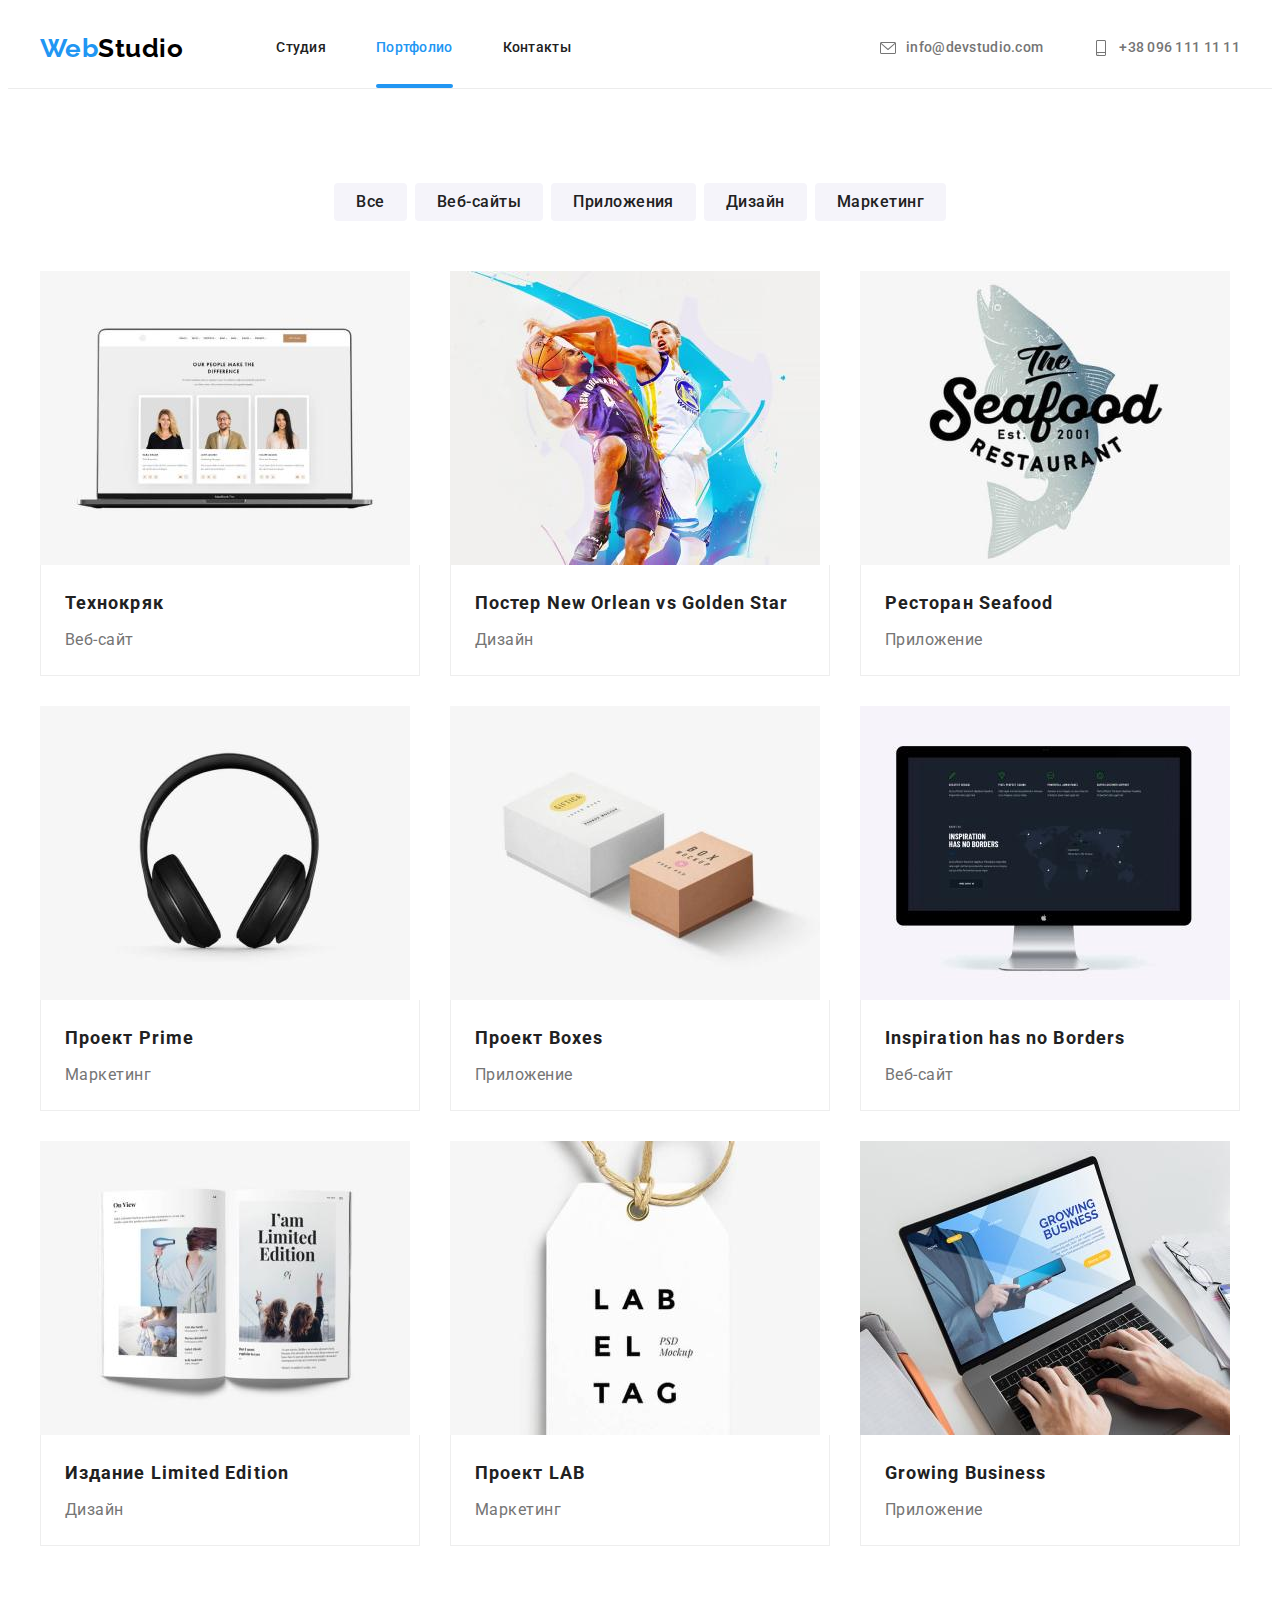
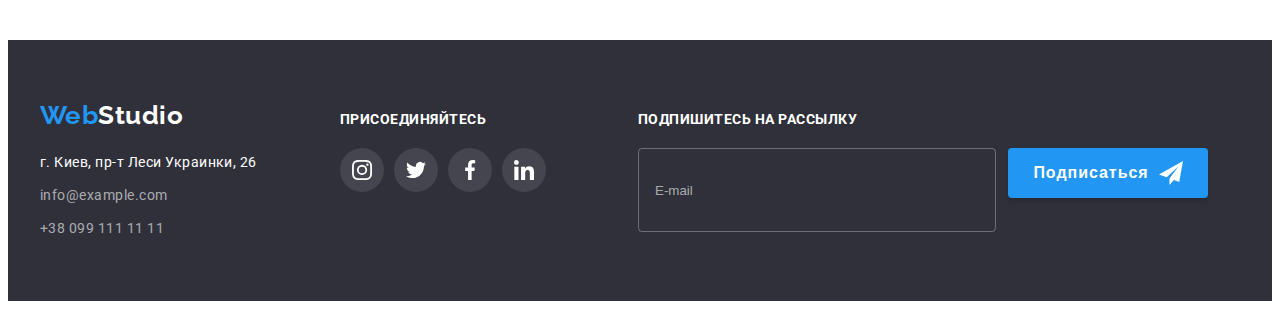
==== portfolio.html @ c9dc688d "initial files" ====
<!DOCTYPE html>
<html lang="ru">
<head>
    <meta charset="UTF-8">
    <meta http-equiv="X-UA-Compatible" content="IE=edge">
    <meta name="viewport" content="width=device-width, initial-scale=1.0">
    <title>Портфолио</title>
    <link rel="preconnect" href="https://fonts.googleapis.com">
    <link rel="preconnect" href="https://fonts.gstatic.com" crossorigin>
    <link href="https://fonts.googleapis.com/css2?family=Raleway:wght@700&family=Roboto:wght@400;500;700;900&display=swap"
        rel="stylesheet">
    <link rel="stylesheet" href="https://cdnjs.cloudflare.com/ajax/libs/modern-normalize/1.1.0/modern-normalize.min.css" integrity="sha512-wpPYUAdjBVSE4KJnH1VR1HeZfpl1ub8YT/NKx4PuQ5NmX2tKuGu6U/JRp5y+Y8XG2tV+wKQpNHVUX03MfMFn9Q==" crossorigin="anonymous" referrerpolicy="no-referrer" />
    <link rel="stylesheet" href="./css/main.min.css">

    
</head>
<body>
    <!-- Header -->
    <header class="page-header">
        <div class="container page-header__container">
            <nav class="page-header__navigation">
                <a class="logo page-header__logo link" href="" lang="en"><span
                        class="logo logo--accent">Web</span>Studio</a>
                <ul class="menu list">
                    <li class="menu__item">
                        <a class="menu__link link" href="./index.html">Студия</a>
                    </li>
                    <li class="menu__item">
                        <a class="menu__link link menu__link--active" href="./portfolio.html">Портфолио</a>
                    </li>
                    <li class="menu__item">
                        <a class="menu__link link" href="">Контакты</a>
                    </li>
                </ul>
            </nav>
            <ul class="contact list">
                <li class="contact__item">
                    <a class="contact__link link" href="mailto:info@devstudio.com">
                        <svg class="contact__icon" width="16" height="16">
                            <use href="./images/icons.svg#icon-envelope"></use>
                        </svg>
                        info@devstudio.com</a>
                </li>
                <li class="contact__item">
                    <a class="contact__link link" href="tel:+380961111111">
                        <svg class="contact__icon" width="16" height="16">
                            <use href="./images/icons.svg#icon-smartphone"></use>
                        </svg>
                        +38 096 111 11 11</a>
                </li>
            </ul>
        </div>
    </header>
    <!-- Портфолио -->
    <main>
        <section class="portfolio">
            <div class="container">
                <h1 class="subtitle visually-hidden">Портфолио</h1>
                <ul class="list portfolio-btn-list">
                    <li class="portfolio-btn-item">
                        <button class="portfolio-btn" type="button">Все</button>
                    </li>
                    <li class="portfolio-btn-item">
                        <button class="portfolio-btn" type="button">Веб-сайты</button>
                    </li>
                    <li class="portfolio-btn-item">
                        <button class="portfolio-btn" type="button">Приложения</button>
                    </li>
                    <li class="portfolio-btn-item">
                        <button class="portfolio-btn" type="button">Дизайн</button>
                    </li>
                    <li class="portfolio-btn-item">
                        <button class="portfolio-btn" type="button">Маркетинг</button>
                    </li>
                </ul>
                <ul class="list portfolio-list">
                    <li class="portfolio-list-item">
                        <a class="portfolio-list-link link" href="">
                            <div class="portfolio-img-wrap">
                                <img class="portfolio-img" src="./images/projects/technokryak.jpg" alt="вебсайт" width="370" height="294">
                                <p class="portfolio-card">
                                    Ресурс предлагает комплексные предложения с разным уровнем функционала и сервисов. Все это позволит посетителю
                                    получить исчерпывающие сведения компании или частном лице.
                                </p>
                            </div>                            
                            <div class="portfolio-item">
                                <h2 class="portfolio-title">Технокряк</h2>
                                <p class="portfolio-description">Веб-сайт</p>                                
                            </div>                    
                        </a>
                    </li>
                    <li class="portfolio-list-item">
                        <a class="portfolio-list-link link" href="">
                            <div class="portfolio-img-wrap">
                                <img src="./images/projects/new-orlean.jpg" alt="постер с баскетболистами" width="370" height="294">
                                <p class="portfolio-card">
                                    Ресурс предлагает комплексные предложения с разным уровнем функционала и сервисов. Все это позволит посетителю
                                    получить исчерпывающие сведения компании или частном лице.
                                </p>
                            </div>                                                     
                            <div class="portfolio-item">
                                <h2 class="portfolio-title">Постер <span lang="en">New Orlean vs Golden Star</span></h2>
                                <p class="portfolio-description">Дизайн</p>
                            </div>
                        </a>                                                
                    </li>
                    <li class="portfolio-list-item">
                        <a class="portfolio-list-link link" href="">
                            <div class="portfolio-img-wrap">
                                <img src="./images/projects/seafood.jpg" alt="Ресторан &#10077;The Seafood&#10078;" width="370" height="294">
                                <p class="portfolio-card">
                                    Ресурс предлагает комплексные предложения с разным уровнем функционала и сервисов. Все это позволит посетителю
                                    получить исчерпывающие сведения компании или частном лице.
                                </p>
                            </div>                                                              
                            <div class="portfolio-item">
                                <h2 class="portfolio-title">Ресторан <span lang="en">Seafood</span></h2>
                                <p class="portfolio-description">Приложение</p>
                            </div>
                        </a>                    
                    </li>
                    <li class="portfolio-list-item">
                        <a class="portfolio-list-link link" href="">
                            <div class="portfolio-img-wrap">
                                <img src="./images/projects/prime.jpg" alt="Наушники" width="370" height="294">
                                <p class="portfolio-card">
                                    Ресурс предлагает комплексные предложения с разным уровнем функционала и сервисов. Все это позволит посетителю
                                    получить исчерпывающие сведения компании или частном лице.
                                </p>
                            </div>                              
                            <div class="portfolio-item">
                                <h2 class="portfolio-title">Проект <span lang="en">Prime</span></h2>
                                <p class="portfolio-description">Маркетинг</p>
                            </div>
                        </a>                                                
                    </li>
                    <li class="portfolio-list-item">
                        <a class="portfolio-list-link link" href="">
                            <div class="portfolio-img-wrap">
                                <img src="./images/projects/boxes.jpg" alt="2 коробки" width="370" height="294">
                                <p class="portfolio-card">
                                    Ресурс предлагает комплексные предложения с разным уровнем функционала и сервисов. Все это позволит посетителю
                                    получить исчерпывающие сведения компании или частном лице.
                                </p>
                            </div>                              
                            <div class="portfolio-item">
                                <h2 class="portfolio-title">Проект <span lang="en">Boxes</span></h2>
                                <p class="portfolio-description">Приложение</p>
                            </div>
                        </a>                                                
                    </li>
                    <li class="portfolio-list-item">
                        <a class="portfolio-list-link link" href="">
                            <div class="portfolio-img-wrap">
                                <img src="./images/projects/inspiration.jpg" alt="Монитор" width="370" height="294">
                                <p class="portfolio-card">
                                    Ресурс предлагает комплексные предложения с разным уровнем функционала и сервисов. Все это позволит посетителю
                                    получить исчерпывающие сведения компании или частном лице.
                                </p>
                            </div>                              
                            <div class="portfolio-item">
                                <h2 class="portfolio-title" lang="en">Inspiration has no Borders</h2>
                                <p class="portfolio-description">Веб-сайт</p>
                            </div>
                        </a>                                                
                    </li>
                    <li class="portfolio-list-item">
                        <a class="portfolio-list-link link" href="">
                            <div class="portfolio-img-wrap">
                                <img src="./images/projects/lmt-edition.jpg" alt="Журнал" width="370" height="294">
                                <p class="portfolio-card">
                                    Ресурс предлагает комплексные предложения с разным уровнем функционала и сервисов. Все это позволит посетителю
                                    получить исчерпывающие сведения компании или частном лице.
                                </p>
                            </div>                              
                            <div class="portfolio-item">
                                <h2 class="portfolio-title">Издание <span lang="en">Limited Edition</span></h2>
                                <p class="portfolio-description">Дизайн</p>
                            </div>
                        </a>                                                
                    </li>
                    <li class="portfolio-list-item">
                        <a class="portfolio-list-link link" href="">
                            <div class="portfolio-img-wrap">
                                <img src="./images/projects/lab.jpg" alt="Ярлык с лейблом" width="370" height="294">
                                <p class="portfolio-card">
                                    Ресурс предлагает комплексные предложения с разным уровнем функционала и сервисов. Все это позволит посетителю
                                    получить исчерпывающие сведения компании или частном лице.
                                </p>
                            </div>                              
                            <div class="portfolio-item">
                                <h2 class="portfolio-title">Проект <span lang="en">LAB</span></h2>
                                <p class="portfolio-description">Маркетинг</p>
                            </div>
                        </a>                                                
                    </li>
                    <li class="portfolio-list-item">
                        <a class="portfolio-list-link link" href="">
                            <div class="portfolio-img-wrap">
                                <img src="./images/projects/grw-business.jpg" alt="Человек печатает на ноутбуке" width="370" height="294">
                                <p class="portfolio-card">
                                    Ресурс предлагает комплексные предложения с разным уровнем функционала и сервисов. Все это позволит посетителю
                                    получить исчерпывающие сведения компании или частном лице.
                                </p>
                            </div>                              
                            <div class="portfolio-item">
                                <h2 class="portfolio-title" lang="en">Growing Business</h2>
                                <p class="portfolio-description">Приложение</p>
                            </div>
                        </a>                                                
                    </li>
                </ul>
            </div>            
        </section>    
        
    </main>
    <!-- Footer -->
    <footer class="page-footer">
        <div class="container page-footer__container">
            <div class="page-footer__address">
                <a class="logo page-footer__logo link" href="" lang="en">
                    <span class="logo logo--accent">Web</span>Studio
                </a>
                <address>
                    <ul class="address list">
                        <li class="address__item">
                            <a class="address__link link white-theme" href="https://goo.gl/maps/BCof7u3j1q6mSy856"
                                target="_blank" rel="noopener nofollow noreferrer">г. Киев, пр-т Леси Украинки, 26
                            </a>
                        </li>
                        <li class="address__item">
                            <a class="address__link link" href="mailto:info@example.com">info@example.com</a>
                        </li>
                        <li class="address__item">
                            <a class="address__link link" href="tel:+380991111111">+38 099 111 11 11</a>
                        </li>
                    </ul>
                </address>
            </div>
            <div class="social-box">
                <p class="page-footer__title white-theme">присоединяйтесь</p>
                <ul class="social-list list">
                    <li class="social-list__item">
                        <a href="" class="social-list__link social-box__link">
                            <svg class="social-list__icon" width="20" height="20">
                                <use href="./images/icons.svg#icon-instagram"></use>
                            </svg>
                        </a>
                    </li>
                    <li class="social-list__item">
                        <a href="" class="social-list__link">
                            <svg class="social-list__icon" width="20" height="20">
                                <use href="./images/icons.svg#icon-twitter"></use>
                            </svg>
                        </a>
                    </li>
                    <li class="social-list__item">
                        <a href="" class="social-list__link">
                            <svg class="social-list__icon" width="20" height="20">
                                <use href="./images/icons.svg#icon-facebook"></use>
                            </svg>
                        </a>
                    </li>
                    <li class="social-list__item">
                        <a href="" class="social-list__link">
                            <svg class="social-list__icon" width="20" height="20">
                                <use href="./images/icons.svg#icon-linkedin"></use>
                            </svg>
                        </a>
                    </li>
                </ul>
            </div>
            <div class="newsletter-box">
                <p class="page-footer__title white-theme">Подпишитесь на рассылку</p>
                <form class="newsletter-form">
                    <input class="newsletter-form__input" type="email" name="email" id="email" placeholder="E-mail"
                        autocomplete="off" required />
                    <button class="btn newsletter-form__btn" type="submit">
                        Подписаться
                        <svg class="newsletter-form__icon" width="24" height="24">
                            <use href="./images/icons.svg#icon-send"></use>
                        </svg>
                    </button>
                </form>
            </div>
        </div>
    </footer>
</body>
</html>
---- css/main.min.css ----
:root{--accent-color: #2196F3;--white-color: #FFFFFF;--btn-color: #188CE8;--main-font: #212121;--secondary-font: #757575;--adr-color: rgba(255, 255, 255, 0.6);--bgc-color: #FFFFFF;--logo-black-color: #000000;--secondary-bgc-color: #2F303A;--hero-bg-color: #C4C4C4;--third-bgc-color: #F5F4FA;--border-header: #ECECEC;--border-card: #EEEEEE;--svg-list-color: #AFB1B8;--main-font-family: 'Roboto', sans-serif;--secondary-font-family: 'Raleway', sans-serif}.visually-hidden{position:absolute;width:1px;height:1px;margin:-1px;border:0;padding:0;white-space:nowrap;clip-path:inset(100%);clip:rect(0 0 0 0);overflow:hidden}.menu__link,.contact__link,.feature__wrapper,.clients__link,.newsletter-form__btn,.modal__close-btn,.modal-form__text{display:flex;justify-content:center;align-items:center}h1,h2,h3,h4,h5,h6,p,ul,ol{margin-top:0;margin-bottom:0}ul,ol{padding-left:0}img{display:block}.link{text-decoration:none}body{font-family:var(--main-font-family);letter-spacing:0.03em;color:var(--main-font);background-color:var(--bgc-color)}.list{list-style:none;font-style:normal;display:flex}.container{width:1200px;padding-left:15px;padding-right:15px;margin-left:auto;margin-right:auto}.btn{min-width:200px;font-weight:700;font-size:16px;line-height:1.88;letter-spacing:0.06em;background-color:var(--accent-color);color:var(--white-color);cursor:pointer;border-radius:4px;border:none;transition:background-color 250ms cubic-bezier(0.4, 0, 0.2, 1)}.btn:hover,.btn:focus{background-color:var(--btn-color)}.logo{font-family:var(--secondary-font-family);font-weight:700;font-size:26px;line-height:1.19;color:var(--logo-black-color)}.logo--accent{color:var(--accent-color)}.subtitle{font-weight:700;font-size:36px;line-height:1.17;text-align:center;margin-bottom:50px}.description{font-size:14px;line-height:1.71;color:var(--secondary-font)}.page-header{border-bottom:1px solid var(--border-header)}.page-header__container{display:flex;align-items:center;justify-content:space-between}.page-header__navigation{display:flex;align-items:center}.page-header__logo{margin-right:93px}.menu__item{position:relative}.menu__item:not(:last-child){margin-right:50px}.contact__item:not(:last-child){margin-right:50px}.menu__link{font-weight:500;font-size:14px;line-height:1.14;letter-spacing:0.02em;color:inherit;padding-top:32px;padding-bottom:32px;transition:color 250ms cubic-bezier(0.4, 0, 0.2, 1)}.menu__link:hover,.menu__link:focus{color:var(--accent-color)}.menu__link--active{color:var(--accent-color)}.menu__link--active::after{content:'';display:block;position:absolute;bottom:0px;background-color:var(--accent-color);width:100%;height:4px;border-radius:2px}.contact__link{font-weight:500;font-size:14px;line-height:1.14;letter-spacing:0.02em;color:inherit;padding-top:32px;padding-bottom:32px;color:var(--secondary-font);transition:color 250ms cubic-bezier(0.4, 0, 0.2, 1)}.contact__link:hover,.contact__link:focus{color:var(--accent-color)}.address-link:focus,.address-link:hover{color:var(--accent-color)}.contact__icon{margin-right:10px;background-size:16px 12px;fill:var(--secondary-font);transition:fill 250ms cubic-bezier(0.4, 0, 0.2, 1)}.contact__link:hover .contact__icon,.contact__link:focus .contact__icon{fill:var(--accent-color)}.hero{padding-top:200px;padding-bottom:200px;margin-right:auto;margin-left:auto;max-width:1600px;background-color:var(--hero-bg-color);background-image:linear-gradient(rgba(47,48,58,0.4), rgba(47,48,58,0.4)),url("../images/hero/bg-hero.jpg");background-size:cover;background-repeat:no-repeat}.hero__title{max-width:696px;font-weight:900;font-size:44px;line-height:1.36;text-align:center;letter-spacing:0.06em;text-transform:uppercase;margin-bottom:30px;margin-left:auto;margin-right:auto}.hero__modal-btn{display:block;padding:10px 32px;margin-left:auto;margin-right:auto}.feature{padding-top:94px;padding-bottom:94px}.feature__item:not(:last-child){margin-right:30px}.feature__title{font-weight:700;font-size:14px;line-height:1.14;text-transform:uppercase;margin-bottom:10px}.feature__wrapper{width:270px;height:120px;background-color:var(--third-bgc-color);margin-bottom:30px}.work{padding-bottom:91px}.work__description{position:absolute;width:100%;height:70px;bottom:0;background-color:rgba(47,48,58,0.8);font-weight:700;font-size:14px;line-height:1.14;text-align:center;text-transform:uppercase;padding-top:27px;padding-bottom:27px}.work__item{position:relative}.work__item:not(:last-child){margin-right:30px}.team{background-color:var(--third-bgc-color);padding-top:97px;padding-bottom:94px}.team__title{font-weight:500;font-size:16px;line-height:1.19;margin-bottom:10px;text-align:center}.team__card{padding:30px 15px}.team__wrapper{background-color:var(--white-color);border-radius:0px 0px 4px 4px;box-shadow:0px 1px 3px rgba(0,0,0,0.12),0px 1px 1px rgba(0,0,0,0.14),0px 2px 1px rgba(0,0,0,0.2)}.team__description{text-align:center;margin-bottom:16px}.team__item:not(:last-child){margin-right:30px}.clients{padding-top:94px;padding-bottom:94px}.clients__item:not(:last-child){margin-right:30px}.clients__link{width:170px;height:92px;border:1px solid var(--svg-list-color);border-radius:4px;fill:var(--svg-list-color);transition:border 250ms cubic-bezier(0.4, 0, 0.2, 1)}.clients__link:hover,.clients__link:focus{border:1px solid var(--accent-color)}.clients__icon{transition:fill 250ms cubic-bezier(0.4, 0, 0.2, 1)}.clients__link:hover .clients__icon,.clients__link:focus .clients__icon{fill:var(--accent-color)}.page-footer{background-color:var(--secondary-bgc-color);padding-top:60px;padding-bottom:60px}.page-footer__container{display:flex;align-items:baseline}.page-footer__address{width:230px;margin-right:70px}.page-footer__logo{display:inline-block;margin-bottom:20px;color:var(--white-color)}.page-footer__title{font-weight:700;font-size:14px;line-height:1.14;text-transform:uppercase;margin-bottom:20px}.address__link{font-size:14px;line-height:1.71;color:var(--adr-color);transition:color 250ms cubic-bezier(0.4, 0, 0.2, 1)}.address{display:block}.address__item:not(:last-child){margin-bottom:9px}.social-box{margin-right:92px}.newsletter-box{width:570px}.newsletter-form{display:flex}.newsletter-form__input{width:358px;height:50px;border:1px solid rgba(255,255,255,0.3);border-radius:4px;margin-right:12px;background-color:inherit;padding:16px;line-height:1.25;color:rgba(255,255,255,0.6)}.newsletter-form__input::placeholder{color:rgba(255,255,255,0.6)}.newsletter-form__btn{height:50px;padding:0px 10px;box-shadow:0px 4px 4px rgba(0,0,0,0.15)}.newsletter-form__icon{background-size:contain;margin-left:10px}.white-theme{color:var(--white-color)}.portfolio{padding-top:94px;padding-bottom:94px}.portfolio-btn{min-width:73px;font-family:inherit;font-weight:500;font-size:16px;line-height:1.63;letter-spacing:inherit;color:inherit;cursor:pointer;border-radius:4px;border:none;padding:6px 22px;background-color:var(--third-bgc-color);transition:box-shadow 250ms cubic-bezier(0.4, 0, 0.2, 1),background-color 250ms cubic-bezier(0.4, 0, 0.2, 1),color 250ms cubic-bezier(0.4, 0, 0.2, 1)}.portfolio-btn:hover,.portfolio-btn:focus{background-color:var(--accent-color);color:var(--white-color);box-shadow:0px 3px 1px rgba(0,0,0,0.1),0px 1px 2px rgba(0,0,0,0.08),0px 2px 2px rgba(0,0,0,0.12)}.portfolio-btn-list{justify-content:center;margin-bottom:50px}.portfolio-btn-item:not(:last-child){margin-right:8px}.portfolio-title{font-weight:700;font-size:18px;line-height:2;letter-spacing:0.06em;color:var(--main-font);margin-bottom:4px}.portfolio-description{font-size:16px;line-height:1.88;color:var(--secondary-font)}.portfolio-list{flex-wrap:wrap;margin-right:-30px;margin-bottom:-30px}.portfolio-list-item{margin-right:30px;margin-bottom:30px;flex-basis:calc((100% - 90px)/3)}.portfolio-item{padding:20px 24px;border-bottom:1px solid var(--border-card);border-right:1px solid var(--border-card);border-left:1px solid var(--border-card)}.portfolio-list-link{display:block;transition:box-shadow 250ms cubic-bezier(0.4, 0, 0.2, 1)}.portfolio-list-link:hover,.portfolio-list-link:focus{box-shadow:0px 1px 1px rgba(0,0,0,0.12),0px 4px 4px rgba(0,0,0,0.06),1px 4px 6px rgba(0,0,0,0.16)}.portfolio-img-wrap{position:relative;overflow:hidden}.portfolio-card{position:absolute;top:0;left:0;width:100%;height:100%;font-size:18px;line-height:1.56;color:var(--bgc-color);padding:63px 24px;background-color:rgba(33,150,243,0.9);opacity:0;transform:translateY(100%);transition:opacity 250ms cubic-bezier(0.4, 0, 0.2, 1),transform 250ms cubic-bezier(0.4, 0, 0.2, 1)}.portfolio-list-link:hover .portfolio-card{opacity:1;transform:translateY(0%)}.backdrop{position:fixed;top:0;left:0;width:100vw;height:100vh;background-color:rgba(0,0,0,0.2);opacity:1;transition:opacity 250ms cubic-bezier(0.4, 0, 0.2, 1),visibility 250ms cubic-bezier(0.4, 0, 0.2, 1)}.backdrop.is-hidden{opacity:0;visibility:hidden;pointer-events:none}.backdrop.is-hidden .modal{transform:translate(-50%, -50%) scale(0.5)}.modal{position:absolute;top:50%;left:50%;width:528px;height:580px;background-color:var(--bgc-color);border-radius:4px;padding:40px;transform:translate(-50%, -50%) scale(1);transition:transform 250ms cubic-bezier(0.4, 0, 0.2, 1)}.modal__close-btn{position:absolute;top:8px;right:8px;width:30px;height:30px;border:1px solid rgba(0,0,0,0.1);border-radius:50%;background-color:transparent;cursor:pointer;padding:0;transition:fill 250ms cubic-bezier(0.4, 0, 0.2, 1)}.modal__close-btn:focus,.modal__close-btn:hover{fill:var(--accent-color)}.modal__title{font-weight:700;font-size:20px;line-height:1.15;text-align:center;color:var(--main-font);margin-bottom:12px}.modal-form{display:flex;flex-direction:column}.modal-form__field{display:block;font-size:12px;line-height:1.16;letter-spacing:0.01em;color:var(--secondary-font);margin-bottom:4px}.modal-form__input{width:100%;height:40px;border:1px solid rgba(33,33,33,0.2);border-radius:4px;cursor:pointer;padding-left:42px;transition:border-color 250ms cubic-bezier(0.4, 0, 0.2, 1)}.modal-form__input:focus{outline:none;border-color:var(--accent-color)}.modal-form__textarea{width:100%;height:120px;resize:none;border:1px solid rgba(33,33,33,0.2);border-radius:4px;padding:12px 16px;margin-bottom:20px;transition:border-color 250ms cubic-bezier(0.4, 0, 0.2, 1)}.modal-form__textarea::placeholder{font-size:12px;line-height:1.16;letter-spacing:0.01em;color:rgba(117,117,117,0.5)}.modal-form__textarea:focus{outline:none;border-color:var(--accent-color)}.modal-form__btn{height:50px;align-self:center}.modal-form__text{margin-bottom:30px}.modal-form__text::before{content:'';display:inline-block;width:16px;height:15px;margin-right:8px;background-image:url(../images/svg/checkbox.svg);background-size:contain;background-repeat:no-repeat;transition:background-image 250ms cubic-bezier(0.4, 0, 0.2, 1),background-color 250ms cubic-bezier(0.4, 0, 0.2, 1),box-shadow 250ms cubic-bezier(0.4, 0, 0.2, 1)}.modal-form__checkbox:checked+.modal-form__text::before{background-image:url(../images/svg/check.svg);background-position:center;border-radius:2px;background-color:var(--accent-color)}.modal-form__checkbox:focus+.modal-form__text::before{box-shadow:1.5px 1.5px 5px 2px var(--secondary-font)}.modal-form__text,.modal-form__link{font-size:14px;line-height:1.7;color:var(--secondary-font)}.modal-form__link{color:var(--accent-color)}.modal-form__wrapper{position:relative;margin-bottom:10px}.modal-form__icon{position:absolute;top:50%;left:12px;transform:translateY(-50%);background-size:contain;transition:fill 250ms cubic-bezier(0.4, 0, 0.2, 1)}.modal-form__input:focus+.modal-form__icon{fill:var(--accent-color)}.social-list{justify-content:center}.social-list__item:not(:last-child){margin-right:10px}.social-list__link{display:flex;width:44px;height:44px;border-radius:50%;justify-content:center;align-items:center;transition:background-color 250ms cubic-bezier(0.4, 0, 0.2, 1)}.social-box .social-list__link{background-color:rgba(255,255,255,0.1)}.social-list__link:hover,.social-list__link:focus{background-color:var(--accent-color)}.social-list__icon{fill:var(--svg-list-color);transition:fill 250ms cubic-bezier(0.4, 0, 0.2, 1)}.social-box .social-list__icon{fill:var(--white-color)}.social-list__link:hover .social-list__icon,.social-list__link:focus .social-list__icon{fill:var(--white-color)}
/*# sourceMappingURL=main.min.css.map */
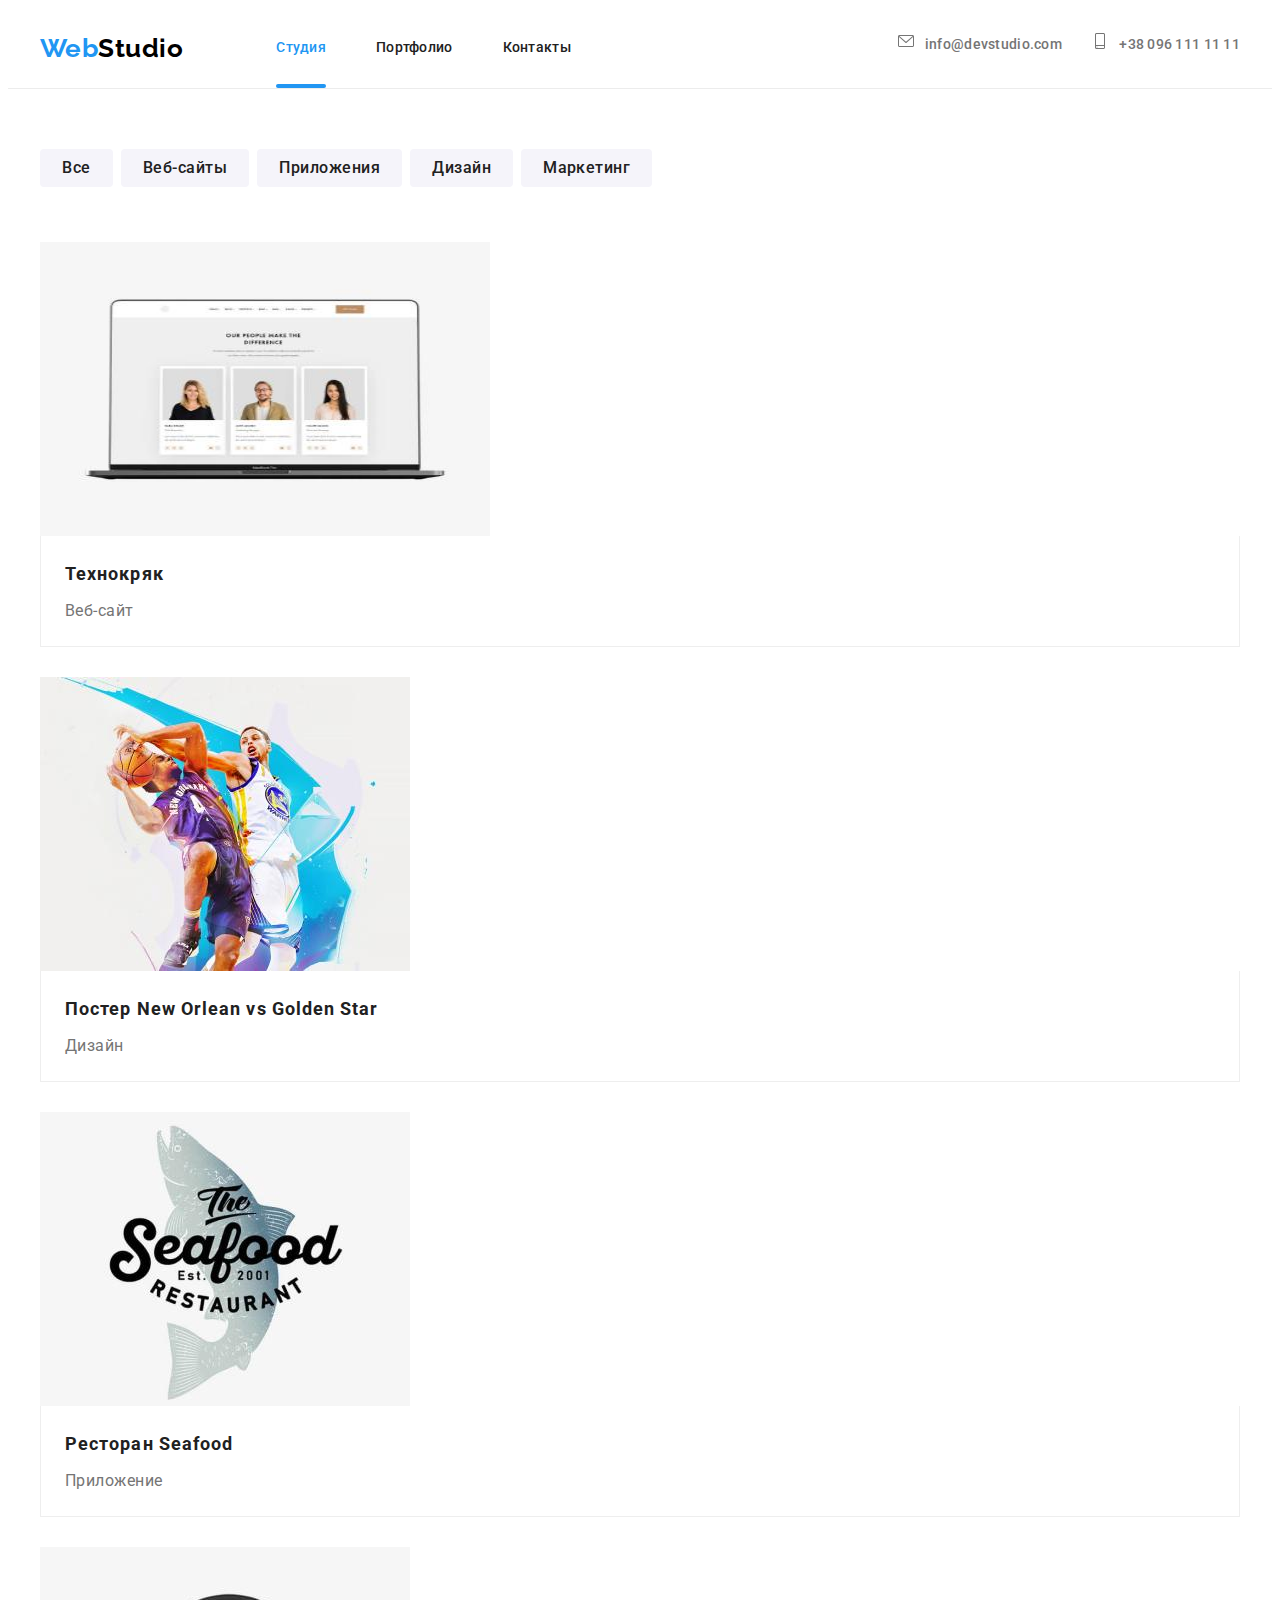
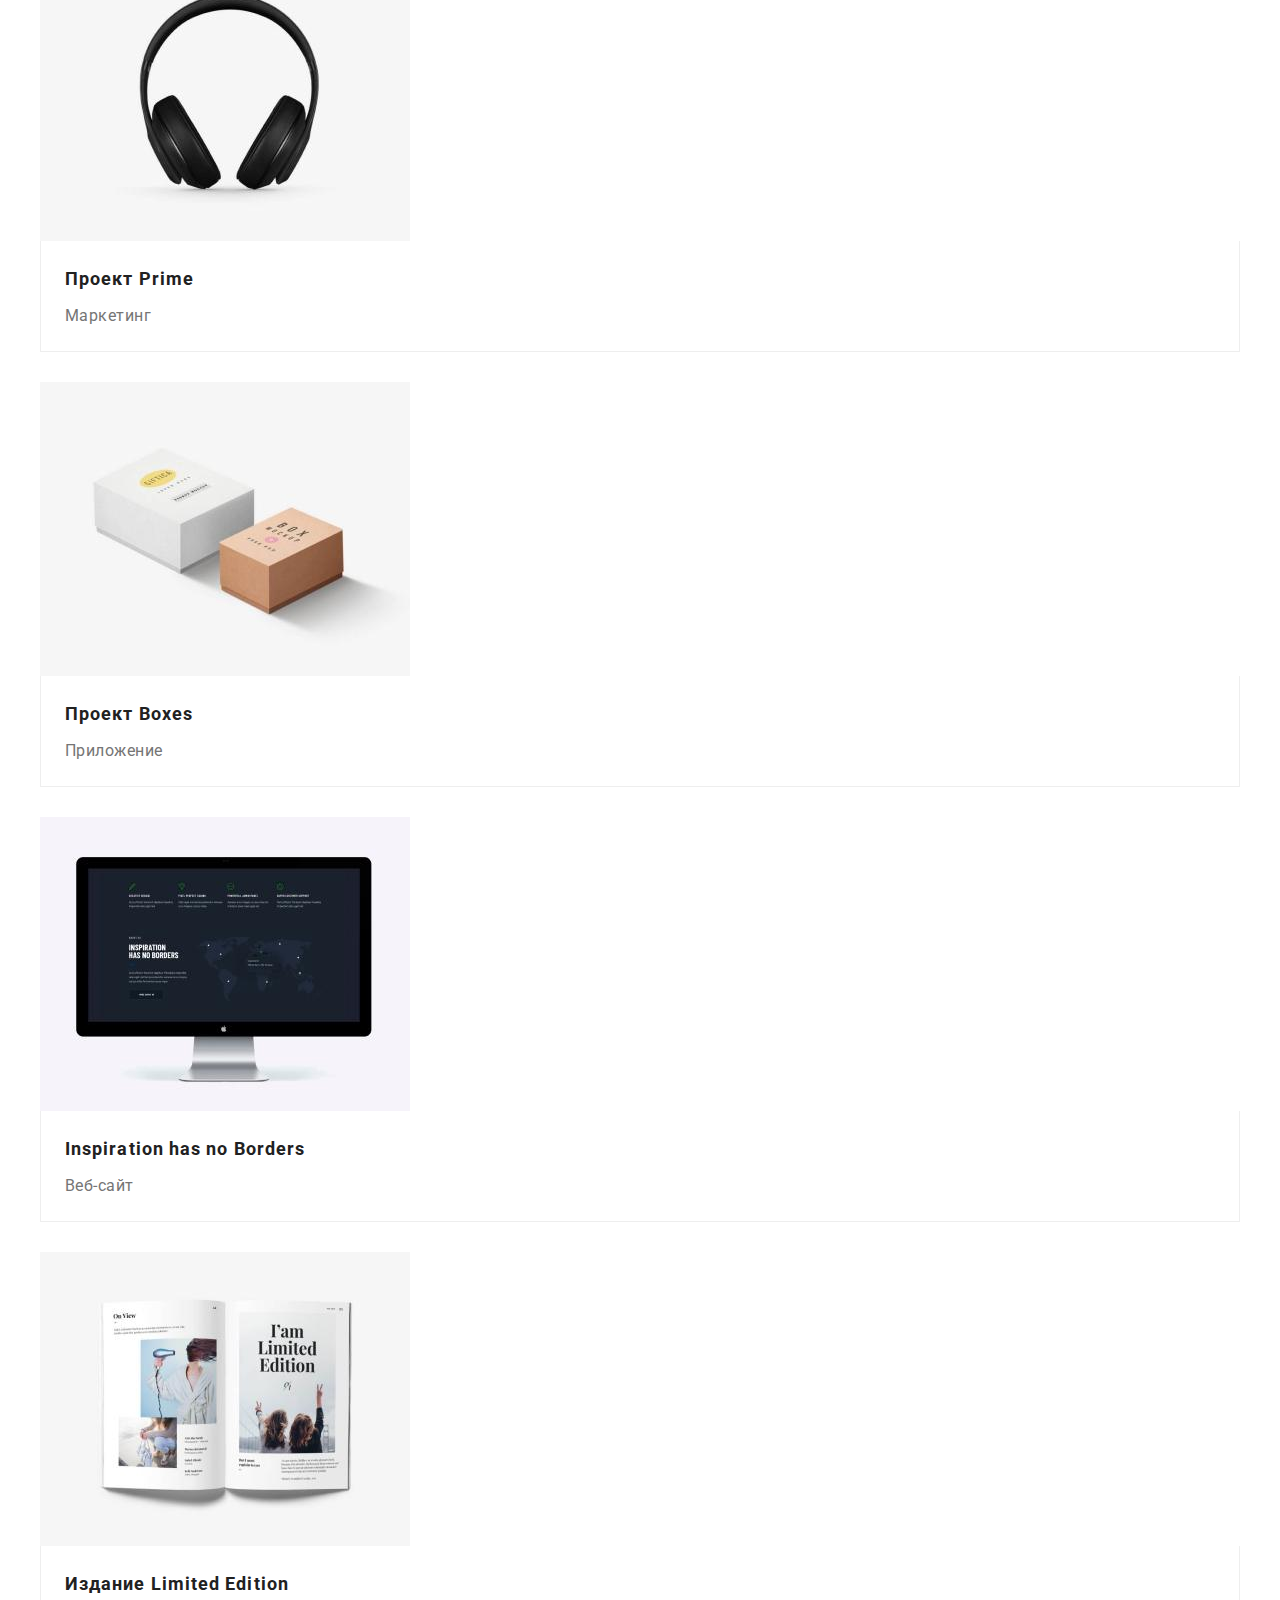
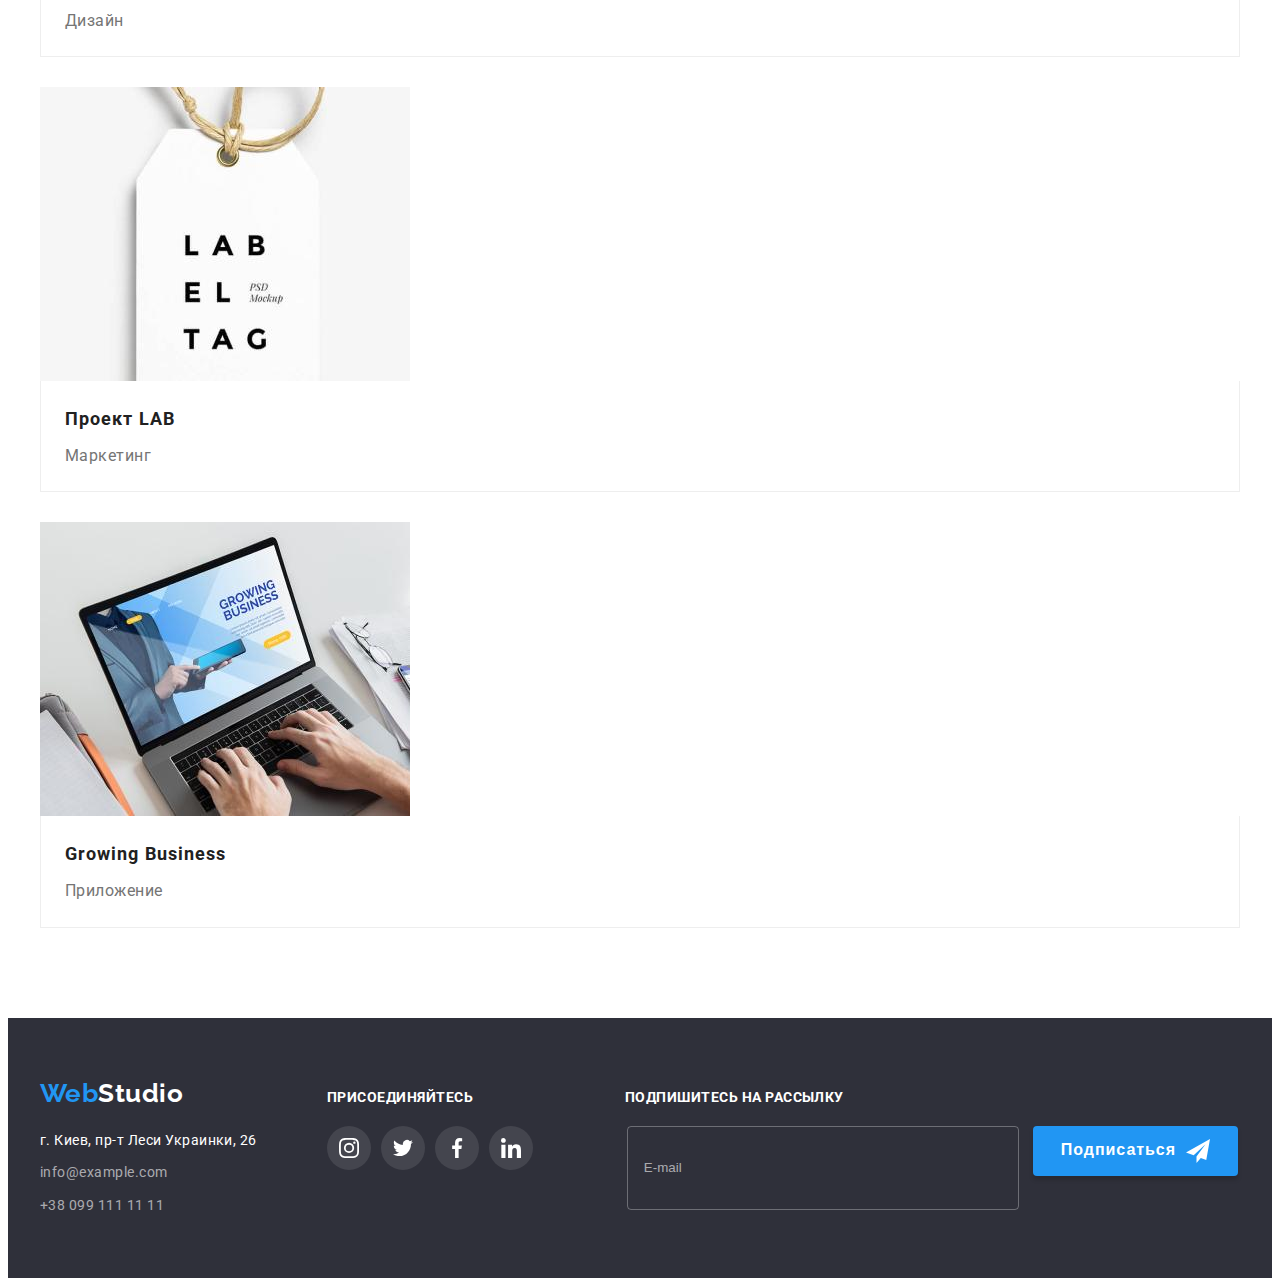
==== commit b9cb8bc9: "portfolio page is going to be adaptive" ====
--- a/portfolio.html
+++ b/portfolio.html
@@ -11,44 +11,91 @@
         rel="stylesheet">
     <link rel="stylesheet" href="https://cdnjs.cloudflare.com/ajax/libs/modern-normalize/1.1.0/modern-normalize.min.css" integrity="sha512-wpPYUAdjBVSE4KJnH1VR1HeZfpl1ub8YT/NKx4PuQ5NmX2tKuGu6U/JRp5y+Y8XG2tV+wKQpNHVUX03MfMFn9Q==" crossorigin="anonymous" referrerpolicy="no-referrer" />
     <link rel="stylesheet" href="./css/main.min.css">
-
-    
+  
 </head>
 <body>
     <!-- Header -->
     <header class="page-header">
         <div class="container page-header__container">
             <nav class="page-header__navigation">
-                <a class="logo page-header__logo link" href="" lang="en"><span
-                        class="logo logo--accent">Web</span>Studio</a>
+                <a class="logo page-header__logo link" href="" lang="en">
+                    <span class="logo logo--accent">Web</span>Studio
+                </a>
                 <ul class="menu list">
                     <li class="menu__item">
-                        <a class="menu__link link" href="./index.html">Студия</a>
+                        <a class="menu__link link menu__link--active" href="./index.html">Студия</a>
                     </li>
                     <li class="menu__item">
-                        <a class="menu__link link menu__link--active" href="./portfolio.html">Портфолио</a>
+                        <a class="menu__link link" href="./portfolio.html">Портфолио</a>
                     </li>
                     <li class="menu__item">
                         <a class="menu__link link" href="">Контакты</a>
                     </li>
                 </ul>
             </nav>
+            <button class="mobile-menu-btn is-open" type="button" data-menu-open>
+                <svg class="mobile-menu-btn__icon" width="40" height="40" aria-lebel="Переключатель мобильного меню">
+                    <use href="./images/icons.svg#icon-menu"></use>
+                </svg>
+            </button>
             <ul class="contact list">
                 <li class="contact__item">
                     <a class="contact__link link" href="mailto:info@devstudio.com">
-                        <svg class="contact__icon" width="16" height="16">
+                        <svg class="contact__icon">
                             <use href="./images/icons.svg#icon-envelope"></use>
                         </svg>
                         info@devstudio.com</a>
                 </li>
                 <li class="contact__item">
                     <a class="contact__link link" href="tel:+380961111111">
-                        <svg class="contact__icon" width="16" height="16">
+                        <svg class="contact__icon">
                             <use href="./images/icons.svg#icon-smartphone"></use>
                         </svg>
                         +38 096 111 11 11</a>
                 </li>
             </ul>
+        </div>
+        <div class="mobile-menu" data-menu>
+            <div class="container mobile-menu__container">
+                <button class="mobile-menu__close-btn" type="button" data-menu-close>
+                    <svg class="mobile-menu__close-icon" width="40" height="40">
+                        <use href="./images/icons.svg#icon-close-menu"></use>
+                    </svg>
+                </button>
+                <ul class="nav-list list">
+                    <li class="nav-list__item">
+                        <a href="./index.html" class="nav-list__link link">Студия</a>
+                    </li>
+                    <li class="nav-list__item">
+                        <a href="./portfolio.html" class="nav-list__link link">Портфолио</a>
+                    </li>
+                    <li class="nav-list__item">
+                        <a href="" class="nav-list__link link">Контакты</a>
+                    </li>
+                </ul>
+                <ul class="contact-list list">
+                    <li class="contact-list__item">
+                        <a href="tel:+380961111111" class="contact-list__link link accent">+38 096 111 11 11</a>
+                    </li>
+                    <li class="contact-list__item">
+                        <a href="mailto:info@devstudio.com" class="contact-list__link link">info@devstudio.com</a>
+                    </li>
+                </ul>
+                <ul class="social-pages list">
+                    <li class="social-pages__item">
+                        <a href="" class="social-pages__link link">Instagram</a>
+                    </li>
+                    <li class="social-pages__item">
+                        <a href="" class="social-pages__link link">Twitter</a>
+                    </li>
+                    <li class="social-pages__item">
+                        <a href="" class="social-pages__link link">Facebook</a>
+                    </li>
+                    <li class="social-pages__item">
+                        <a href="" class="social-pages__link link">LinkedIn</a>
+                    </li>
+                </ul>
+            </div>
         </div>
     </header>
     <!-- Портфолио -->
--- a/css/main.min.css
+++ b/css/main.min.css
@@ -1,2 +1,2 @@
-:root{--accent-color: #2196F3;--white-color: #FFFFFF;--btn-color: #188CE8;--main-font: #212121;--secondary-font: #757575;--adr-color: rgba(255, 255, 255, 0.6);--bgc-color: #FFFFFF;--logo-black-color: #000000;--secondary-bgc-color: #2F303A;--hero-bg-color: #C4C4C4;--third-bgc-color: #F5F4FA;--border-header: #ECECEC;--border-card: #EEEEEE;--svg-list-color: #AFB1B8;--main-font-family: 'Roboto', sans-serif;--secondary-font-family: 'Raleway', sans-serif}.visually-hidden{position:absolute;width:1px;height:1px;margin:-1px;border:0;padding:0;white-space:nowrap;clip-path:inset(100%);clip:rect(0 0 0 0);overflow:hidden}.menu__link,.contact__link,.feature__wrapper,.clients__link,.newsletter-form__btn,.modal__close-btn,.modal-form__text{display:flex;justify-content:center;align-items:center}h1,h2,h3,h4,h5,h6,p,ul,ol{margin-top:0;margin-bottom:0}ul,ol{padding-left:0}img{display:block}.link{text-decoration:none}body{font-family:var(--main-font-family);letter-spacing:0.03em;color:var(--main-font);background-color:var(--bgc-color)}.list{list-style:none;font-style:normal;display:flex}.container{width:1200px;padding-left:15px;padding-right:15px;margin-left:auto;margin-right:auto}.btn{min-width:200px;font-weight:700;font-size:16px;line-height:1.88;letter-spacing:0.06em;background-color:var(--accent-color);color:var(--white-color);cursor:pointer;border-radius:4px;border:none;transition:background-color 250ms cubic-bezier(0.4, 0, 0.2, 1)}.btn:hover,.btn:focus{background-color:var(--btn-color)}.logo{font-family:var(--secondary-font-family);font-weight:700;font-size:26px;line-height:1.19;color:var(--logo-black-color)}.logo--accent{color:var(--accent-color)}.subtitle{font-weight:700;font-size:36px;line-height:1.17;text-align:center;margin-bottom:50px}.description{font-size:14px;line-height:1.71;color:var(--secondary-font)}.page-header{border-bottom:1px solid var(--border-header)}.page-header__container{display:flex;align-items:center;justify-content:space-between}.page-header__navigation{display:flex;align-items:center}.page-header__logo{margin-right:93px}.menu__item{position:relative}.menu__item:not(:last-child){margin-right:50px}.contact__item:not(:last-child){margin-right:50px}.menu__link{font-weight:500;font-size:14px;line-height:1.14;letter-spacing:0.02em;color:inherit;padding-top:32px;padding-bottom:32px;transition:color 250ms cubic-bezier(0.4, 0, 0.2, 1)}.menu__link:hover,.menu__link:focus{color:var(--accent-color)}.menu__link--active{color:var(--accent-color)}.menu__link--active::after{content:'';display:block;position:absolute;bottom:0px;background-color:var(--accent-color);width:100%;height:4px;border-radius:2px}.contact__link{font-weight:500;font-size:14px;line-height:1.14;letter-spacing:0.02em;color:inherit;padding-top:32px;padding-bottom:32px;color:var(--secondary-font);transition:color 250ms cubic-bezier(0.4, 0, 0.2, 1)}.contact__link:hover,.contact__link:focus{color:var(--accent-color)}.address-link:focus,.address-link:hover{color:var(--accent-color)}.contact__icon{margin-right:10px;background-size:16px 12px;fill:var(--secondary-font);transition:fill 250ms cubic-bezier(0.4, 0, 0.2, 1)}.contact__link:hover .contact__icon,.contact__link:focus .contact__icon{fill:var(--accent-color)}.hero{padding-top:200px;padding-bottom:200px;margin-right:auto;margin-left:auto;max-width:1600px;background-color:var(--hero-bg-color);background-image:linear-gradient(rgba(47,48,58,0.4), rgba(47,48,58,0.4)),url("../images/hero/bg-hero.jpg");background-size:cover;background-repeat:no-repeat}.hero__title{max-width:696px;font-weight:900;font-size:44px;line-height:1.36;text-align:center;letter-spacing:0.06em;text-transform:uppercase;margin-bottom:30px;margin-left:auto;margin-right:auto}.hero__modal-btn{display:block;padding:10px 32px;margin-left:auto;margin-right:auto}.feature{padding-top:94px;padding-bottom:94px}.feature__item:not(:last-child){margin-right:30px}.feature__title{font-weight:700;font-size:14px;line-height:1.14;text-transform:uppercase;margin-bottom:10px}.feature__wrapper{width:270px;height:120px;background-color:var(--third-bgc-color);margin-bottom:30px}.work{padding-bottom:91px}.work__description{position:absolute;width:100%;height:70px;bottom:0;background-color:rgba(47,48,58,0.8);font-weight:700;font-size:14px;line-height:1.14;text-align:center;text-transform:uppercase;padding-top:27px;padding-bottom:27px}.work__item{position:relative}.work__item:not(:last-child){margin-right:30px}.team{background-color:var(--third-bgc-color);padding-top:97px;padding-bottom:94px}.team__title{font-weight:500;font-size:16px;line-height:1.19;margin-bottom:10px;text-align:center}.team__card{padding:30px 15px}.team__wrapper{background-color:var(--white-color);border-radius:0px 0px 4px 4px;box-shadow:0px 1px 3px rgba(0,0,0,0.12),0px 1px 1px rgba(0,0,0,0.14),0px 2px 1px rgba(0,0,0,0.2)}.team__description{text-align:center;margin-bottom:16px}.team__item:not(:last-child){margin-right:30px}.clients{padding-top:94px;padding-bottom:94px}.clients__item:not(:last-child){margin-right:30px}.clients__link{width:170px;height:92px;border:1px solid var(--svg-list-color);border-radius:4px;fill:var(--svg-list-color);transition:border 250ms cubic-bezier(0.4, 0, 0.2, 1)}.clients__link:hover,.clients__link:focus{border:1px solid var(--accent-color)}.clients__icon{transition:fill 250ms cubic-bezier(0.4, 0, 0.2, 1)}.clients__link:hover .clients__icon,.clients__link:focus .clients__icon{fill:var(--accent-color)}.page-footer{background-color:var(--secondary-bgc-color);padding-top:60px;padding-bottom:60px}.page-footer__container{display:flex;align-items:baseline}.page-footer__address{width:230px;margin-right:70px}.page-footer__logo{display:inline-block;margin-bottom:20px;color:var(--white-color)}.page-footer__title{font-weight:700;font-size:14px;line-height:1.14;text-transform:uppercase;margin-bottom:20px}.address__link{font-size:14px;line-height:1.71;color:var(--adr-color);transition:color 250ms cubic-bezier(0.4, 0, 0.2, 1)}.address{display:block}.address__item:not(:last-child){margin-bottom:9px}.social-box{margin-right:92px}.newsletter-box{width:570px}.newsletter-form{display:flex}.newsletter-form__input{width:358px;height:50px;border:1px solid rgba(255,255,255,0.3);border-radius:4px;margin-right:12px;background-color:inherit;padding:16px;line-height:1.25;color:rgba(255,255,255,0.6)}.newsletter-form__input::placeholder{color:rgba(255,255,255,0.6)}.newsletter-form__btn{height:50px;padding:0px 10px;box-shadow:0px 4px 4px rgba(0,0,0,0.15)}.newsletter-form__icon{background-size:contain;margin-left:10px}.white-theme{color:var(--white-color)}.portfolio{padding-top:94px;padding-bottom:94px}.portfolio-btn{min-width:73px;font-family:inherit;font-weight:500;font-size:16px;line-height:1.63;letter-spacing:inherit;color:inherit;cursor:pointer;border-radius:4px;border:none;padding:6px 22px;background-color:var(--third-bgc-color);transition:box-shadow 250ms cubic-bezier(0.4, 0, 0.2, 1),background-color 250ms cubic-bezier(0.4, 0, 0.2, 1),color 250ms cubic-bezier(0.4, 0, 0.2, 1)}.portfolio-btn:hover,.portfolio-btn:focus{background-color:var(--accent-color);color:var(--white-color);box-shadow:0px 3px 1px rgba(0,0,0,0.1),0px 1px 2px rgba(0,0,0,0.08),0px 2px 2px rgba(0,0,0,0.12)}.portfolio-btn-list{justify-content:center;margin-bottom:50px}.portfolio-btn-item:not(:last-child){margin-right:8px}.portfolio-title{font-weight:700;font-size:18px;line-height:2;letter-spacing:0.06em;color:var(--main-font);margin-bottom:4px}.portfolio-description{font-size:16px;line-height:1.88;color:var(--secondary-font)}.portfolio-list{flex-wrap:wrap;margin-right:-30px;margin-bottom:-30px}.portfolio-list-item{margin-right:30px;margin-bottom:30px;flex-basis:calc((100% - 90px)/3)}.portfolio-item{padding:20px 24px;border-bottom:1px solid var(--border-card);border-right:1px solid var(--border-card);border-left:1px solid var(--border-card)}.portfolio-list-link{display:block;transition:box-shadow 250ms cubic-bezier(0.4, 0, 0.2, 1)}.portfolio-list-link:hover,.portfolio-list-link:focus{box-shadow:0px 1px 1px rgba(0,0,0,0.12),0px 4px 4px rgba(0,0,0,0.06),1px 4px 6px rgba(0,0,0,0.16)}.portfolio-img-wrap{position:relative;overflow:hidden}.portfolio-card{position:absolute;top:0;left:0;width:100%;height:100%;font-size:18px;line-height:1.56;color:var(--bgc-color);padding:63px 24px;background-color:rgba(33,150,243,0.9);opacity:0;transform:translateY(100%);transition:opacity 250ms cubic-bezier(0.4, 0, 0.2, 1),transform 250ms cubic-bezier(0.4, 0, 0.2, 1)}.portfolio-list-link:hover .portfolio-card{opacity:1;transform:translateY(0%)}.backdrop{position:fixed;top:0;left:0;width:100vw;height:100vh;background-color:rgba(0,0,0,0.2);opacity:1;transition:opacity 250ms cubic-bezier(0.4, 0, 0.2, 1),visibility 250ms cubic-bezier(0.4, 0, 0.2, 1)}.backdrop.is-hidden{opacity:0;visibility:hidden;pointer-events:none}.backdrop.is-hidden .modal{transform:translate(-50%, -50%) scale(0.5)}.modal{position:absolute;top:50%;left:50%;width:528px;height:580px;background-color:var(--bgc-color);border-radius:4px;padding:40px;transform:translate(-50%, -50%) scale(1);transition:transform 250ms cubic-bezier(0.4, 0, 0.2, 1)}.modal__close-btn{position:absolute;top:8px;right:8px;width:30px;height:30px;border:1px solid rgba(0,0,0,0.1);border-radius:50%;background-color:transparent;cursor:pointer;padding:0;transition:fill 250ms cubic-bezier(0.4, 0, 0.2, 1)}.modal__close-btn:focus,.modal__close-btn:hover{fill:var(--accent-color)}.modal__title{font-weight:700;font-size:20px;line-height:1.15;text-align:center;color:var(--main-font);margin-bottom:12px}.modal-form{display:flex;flex-direction:column}.modal-form__field{display:block;font-size:12px;line-height:1.16;letter-spacing:0.01em;color:var(--secondary-font);margin-bottom:4px}.modal-form__input{width:100%;height:40px;border:1px solid rgba(33,33,33,0.2);border-radius:4px;cursor:pointer;padding-left:42px;transition:border-color 250ms cubic-bezier(0.4, 0, 0.2, 1)}.modal-form__input:focus{outline:none;border-color:var(--accent-color)}.modal-form__textarea{width:100%;height:120px;resize:none;border:1px solid rgba(33,33,33,0.2);border-radius:4px;padding:12px 16px;margin-bottom:20px;transition:border-color 250ms cubic-bezier(0.4, 0, 0.2, 1)}.modal-form__textarea::placeholder{font-size:12px;line-height:1.16;letter-spacing:0.01em;color:rgba(117,117,117,0.5)}.modal-form__textarea:focus{outline:none;border-color:var(--accent-color)}.modal-form__btn{height:50px;align-self:center}.modal-form__text{margin-bottom:30px}.modal-form__text::before{content:'';display:inline-block;width:16px;height:15px;margin-right:8px;background-image:url(../images/svg/checkbox.svg);background-size:contain;background-repeat:no-repeat;transition:background-image 250ms cubic-bezier(0.4, 0, 0.2, 1),background-color 250ms cubic-bezier(0.4, 0, 0.2, 1),box-shadow 250ms cubic-bezier(0.4, 0, 0.2, 1)}.modal-form__checkbox:checked+.modal-form__text::before{background-image:url(../images/svg/check.svg);background-position:center;border-radius:2px;background-color:var(--accent-color)}.modal-form__checkbox:focus+.modal-form__text::before{box-shadow:1.5px 1.5px 5px 2px var(--secondary-font)}.modal-form__text,.modal-form__link{font-size:14px;line-height:1.7;color:var(--secondary-font)}.modal-form__link{color:var(--accent-color)}.modal-form__wrapper{position:relative;margin-bottom:10px}.modal-form__icon{position:absolute;top:50%;left:12px;transform:translateY(-50%);background-size:contain;transition:fill 250ms cubic-bezier(0.4, 0, 0.2, 1)}.modal-form__input:focus+.modal-form__icon{fill:var(--accent-color)}.social-list{justify-content:center}.social-list__item:not(:last-child){margin-right:10px}.social-list__link{display:flex;width:44px;height:44px;border-radius:50%;justify-content:center;align-items:center;transition:background-color 250ms cubic-bezier(0.4, 0, 0.2, 1)}.social-box .social-list__link{background-color:rgba(255,255,255,0.1)}.social-list__link:hover,.social-list__link:focus{background-color:var(--accent-color)}.social-list__icon{fill:var(--svg-list-color);transition:fill 250ms cubic-bezier(0.4, 0, 0.2, 1)}.social-box .social-list__icon{fill:var(--white-color)}.social-list__link:hover .social-list__icon,.social-list__link:focus .social-list__icon{fill:var(--white-color)}
+:root{--accent-color: #2196F3;--white-color: #FFFFFF;--btn-color: #188CE8;--main-font: #212121;--secondary-font: #757575;--adr-color: rgba(255, 255, 255, 0.6);--bgc-color: #FFFFFF;--logo-black-color: #000000;--secondary-bgc-color: #2F303A;--hero-bg-color: #C4C4C4;--third-bgc-color: #F5F4FA;--border-header: #ECECEC;--border-card: #EEEEEE;--svg-list-color: #AFB1B8;--main-font-family: 'Roboto', sans-serif;--secondary-font-family: 'Raleway', sans-serif}.visually-hidden{position:absolute;width:1px;height:1px;margin:-1px;border:0;padding:0;white-space:nowrap;clip-path:inset(100%);clip:rect(0 0 0 0);overflow:hidden}.feature__wrapper,.clients__link,.newsletter-form__btn,.modal__close-btn{display:flex;justify-content:center;align-items:center}h1,h2,h3,h4,h5,h6,p,ul,ol{margin-top:0;margin-bottom:0}ul,ol{padding-left:0}img{display:block}.link{text-decoration:none}body{font-family:var(--main-font-family);letter-spacing:0.03em;color:var(--main-font);background-color:var(--bgc-color)}.list{list-style:none;font-style:normal;display:flex}.container{width:100%;padding-left:15px;padding-right:15px}@media screen and (min-width: 480px){.container{width:480px;margin-left:auto;margin-right:auto}}@media screen and (min-width: 768px){.container{width:768px}}@media screen and (min-width: 1200px){.container{width:1200px}}@media screen and (max-width: 767.98px){.mobile-menu{position:fixed;top:0;left:0;width:100%;height:100%;background-color:var(--white-color);opacity:0;visibility:hidden;pointer-events:none;transition:opacity 250ms cubic-bezier(0.4, 0, 0.2, 1),visibility 250ms cubic-bezier(0.4, 0, 0.2, 1)}.mobile-menu.is-open{opacity:1;visibility:visible;pointer-events:auto}.mobile-menu__container{position:relative;padding-top:48px;padding-bottom:48px;padding-left:40px}.mobile-menu__close-btn{position:absolute;top:10px;right:15px;background-color:transparent;padding:0;border:none;line-height:0;transition:fill 250ms cubic-bezier(0.4, 0, 0.2, 1)}.mobile-menu__close-btn:hover,.mobile-menu__close-btn:focus{fill:var(--accent-color)}.nav-list,.contact-list{display:block}.nav-list__item:not(:last-child){margin-bottom:32px}.nav-list__item:last-child{margin-bottom:306px}.nav-list__link{font-weight:500;font-size:40px;line-height:1.175;letter-spacing:0.02em;color:var(--main-font);transition:color 250ms cubic-bezier(0.4, 0, 0.2, 1)}.nav-list__link:hover,.nav-list__link:focus{color:var(--accent-color)}.contact-list__item:not(:last-child){margin-bottom:32px}.contact-list__item:last-child{margin-bottom:64px}.contact-list__link{font-weight:500;font-size:24px;line-height:1.16;letter-spacing:0.02em;color:var(--secondary-font)}.accent{font-size:34px;line-height:1.176;color:var(--accent-color)}.social-pages__item:not(:last-child){padding-right:10px;border-right:1px solid rgba(33,33,33,0.2)}.social-pages__item:not(:first-child){margin-left:10px}.social-pages__link{font-weight:500;font-size:18px;line-height:1.22;letter-spacing:0.02em;color:var(--accent-color)}}@media screen and (min-width: 768px){.mobile-menu{display:none}}.btn{min-width:200px;font-weight:700;font-size:16px;line-height:1.88;letter-spacing:0.06em;background-color:var(--accent-color);color:var(--white-color);cursor:pointer;border-radius:4px;border:none;transition:background-color 250ms cubic-bezier(0.4, 0, 0.2, 1)}.btn:hover,.btn:focus{background-color:var(--btn-color)}.logo{font-family:var(--secondary-font-family);font-weight:700;font-size:24px;line-height:1.16;color:var(--logo-black-color)}.logo--accent{color:var(--accent-color)}@media screen and (min-width: 1200px){.logo{font-size:26px;line-height:1.19}}.subtitle{font-weight:700;font-size:36px;line-height:1.18;text-align:center;margin-bottom:50px}.description{font-size:14px;line-height:1.71;color:var(--secondary-font)}.page-header{border-bottom:1px solid var(--border-header)}.page-header__container{display:flex;justify-content:space-between;align-items:center}@media screen and (max-width: 767.98px){.menu{display:none}.contact{display:none}.mobile-menu-btn{background-color:transparent;border:none;padding:0;line-height:0;transition:fill 250ms cubic-bezier(0.4, 0, 0.2, 1)}.mobile-menu-btn:hover,.mobile-menu-btn:focus{fill:var(--accent-color)}.page-header{padding-top:10px;padding-bottom:10px}}@media screen and (min-width: 768px){.mobile-menu-btn{display:none}.contact{display:block}.page-header__navigation{display:flex;align-items:center}.page-header__logo{margin-right:88px}.menu__item{position:relative}.menu__item:not(:last-child){margin-right:50px}.menu__item:last-child{margin-right:84px}.menu__link{display:flex;font-weight:500;font-size:14px;line-height:1.14;letter-spacing:0.02em;color:var(--main-font);padding-top:32px;padding-bottom:32px;transition:color 250ms cubic-bezier(0.4, 0, 0.2, 1)}.menu__link:hover,.menu__link:focus{color:var(--accent-color)}.menu__link--active{color:var(--accent-color)}.menu__link--active::after{content:'';display:block;position:absolute;bottom:0px;background-color:var(--accent-color);width:100%;height:4px;border-radius:2px}.contact__item:not(:last-child){margin-bottom:10px}.contact__link{font-weight:500;font-size:12px;line-height:1.16;letter-spacing:0.02em;color:var(--secondary-font);transition:color 250ms cubic-bezier(0.4, 0, 0.2, 1)}.contact__link:hover,.contact__link:focus{color:var(--accent-color)}.address-link:focus,.address-link:hover{color:var(--accent-color)}.contact__icon{margin-right:8px;width:14px;height:14px;fill:var(--secondary-font);transition:fill 250ms cubic-bezier(0.4, 0, 0.2, 1)}.contact__link:hover .contact__icon,.contact__link:focus .contact__icon{fill:var(--accent-color)}}@media screen and (min-width: 1200px){.contact{display:flex}.contact__item:not(:last-child){margin-right:30px}.page-header__logo{margin-right:93px}.contact__link{font-size:14px;padding-top:32px;padding-bottom:32px}.contact__icon{width:16px;height:16px}}.hero{padding-top:118px;padding-bottom:118px;margin-right:auto;margin-left:auto;max-width:1600px;background-color:var(--hero-bg-color);background-image:linear-gradient(rgba(47,48,58,0.4), rgba(47,48,58,0.4)),url("../images/hero/bg-hero.jpg");background-size:cover;background-repeat:no-repeat}.hero__title{max-width:360px;font-weight:900;font-size:26px;line-height:1.62;text-align:center;letter-spacing:0.06em;text-transform:uppercase;margin-bottom:30px;margin-left:auto;margin-right:auto}.hero__modal-btn{display:block;padding:10px 32px;margin-left:auto;margin-right:auto}@media screen and (min-width: 1200px){.hero{padding-top:200px;padding-bottom:200px}.hero__title{max-width:696px;font-size:44px;line-height:1.36}}.feature{padding-top:60px;padding-bottom:60px}.feature__wrapper{max-width:450px;height:120px;background-color:var(--third-bgc-color);margin-bottom:30px}.feature__title{font-weight:700;font-size:14px;line-height:1.14;text-transform:uppercase;text-align:center;margin-bottom:10px}@media screen and (max-width: 767.98px){.feature__list{display:block}.feature__item:not(:last-child){margin-bottom:30px}}@media screen and (min-width: 768px){.feature__list{flex-wrap:wrap;margin:-15px}.feature__item{width:calc((100% - 60px) / 2);margin:15px}.feature__wrapper{width:354px}.feature__title{text-align:left}}@media screen and (min-width: 1200px){.feature{padding-top:94px;padding-bottom:94px}.feature__item{width:calc((100% - 120px) / 4);margin:15px}.feature__wrapper{width:270px}}.work{display:none}@media screen and (min-width: 1200px){.work{display:block;padding-bottom:94px}.work__description{position:absolute;width:100%;height:70px;bottom:0;background-color:rgba(47,48,58,0.8);font-weight:700;font-size:14px;line-height:1.14;text-align:center;text-transform:uppercase;padding-top:27px;padding-bottom:27px}.work__item{position:relative}.work__item:not(:last-child){margin-right:30px}}.team{background-color:var(--third-bgc-color);padding-top:60px;padding-bottom:60px}.team__main-title{font-size:28px;margin-bottom:30px}.team__wrapper{background-color:var(--white-color);border-radius:0px 0px 4px 4px;box-shadow:0px 1px 3px rgba(0,0,0,0.12),0px 1px 1px rgba(0,0,0,0.14),0px 2px 1px rgba(0,0,0,0.2)}.team__img{width:100%;object-fit:contain}.team__title{font-weight:500;font-size:16px;line-height:1.18;margin-bottom:10px;text-align:center}.team__description{text-align:center;margin-bottom:16px}.team__card{padding-top:30px;padding-bottom:24px}@media screen and (max-width: 767.98px){.team__list{display:block}.team__item:not(:last-child){margin-bottom:30px}}@media screen and (min-width: 480px){.team__img{width:450px;height:460px;object-fit:fill}}@media screen and (min-width: 768px){.team__list{display:flex;flex-wrap:wrap;margin:-15px}.team__img{width:354px;height:374px}.team__item{width:calc((100% - 60px) / 2);margin:15px}}@media screen and (min-width: 1200px){.team{padding-top:94px;padding-bottom:94px}.team__img{width:270px;height:260px}.team__list{flex-wrap:no-wrap}.team__item{width:calc((100% - 120px) / 4)}.team__card{padding-bottom:30px}}.clients{padding-top:60px;padding-bottom:60px}.clients__list{margin:-15px;flex-wrap:wrap}.clients__item{width:calc((100% - 60px) / 2);margin:15px}.clients_main-title{font-size:28px;margin-bottom:30px}.clients__link{height:92px;border:1px solid var(--svg-list-color);border-radius:4px;fill:var(--svg-list-color);transition:border 250ms cubic-bezier(0.4, 0, 0.2, 1)}.clients__link:hover,.clients__link:focus{border:1px solid var(--accent-color)}.clients__icon{transition:fill 250ms cubic-bezier(0.4, 0, 0.2, 1)}.clients__link:hover .clients__icon,.clients__link:focus .clients__icon{fill:var(--accent-color)}@media screen and (min-width: 768px){.clients__item{width:calc((100% - 90px) / 3)}}@media screen and (min-width: 1200px){.clients{padding-top:94px;padding-bottom:94px}.clients__item{width:calc((100% - 180px) / 6)}.clients_main-title{font-size:36px;margin-bottom:50px}}.page-footer{background-color:var(--secondary-bgc-color);padding-top:60px;padding-bottom:60px}.page-footer__logo{display:block;text-align:center;margin-bottom:20px;color:var(--white-color)}.address{display:block;text-align:center}.page-footer__title{display:block;text-align:center;font-weight:700;font-size:14px;line-height:1.14;text-transform:uppercase;margin-bottom:20px}.address__link{font-size:14px;line-height:1.71;color:var(--adr-color)}.address__item:not(:last-child){margin-bottom:8px}.address__item:last-child{margin-bottom:60px}.social-box{margin-bottom:60px}.newsletter-form__input{width:100%;height:50px;margin-bottom:20px;border:1px solid rgba(255,255,255,0.3);border-radius:4px;background-color:inherit;padding:16px;line-height:1.25;color:rgba(255,255,255,0.6)}.newsletter-form__input::placeholder{color:rgba(255,255,255,0.6)}.newsletter-form__btn{margin-left:auto;margin-right:auto;height:50px;padding:10px 28px;box-shadow:0px 4px 4px rgba(0,0,0,0.15)}.newsletter-form__icon{background-size:contain;margin-left:10px}@media screen and (min-width: 768px){.page-footer__container{display:flex;flex-wrap:wrap;justify-content:center;align-items:baseline}.newsletter-box{flex-grow:2}.newsletter-form__input{display:block;width:450px;margin-right:auto;margin-left:auto}.page-footer__address{margin-right:165px}}@media screen and (min-width: 1200px){.address,.page-footer__logo,.page-footer__title{text-align:left}.page-footer__address{margin-right:70px}.address__item:not(:last-child){margin-bottom:9px}.address__item:last-child{margin-bottom:0}.social-box{margin-right:92px;margin-bottom:0}.newsletter-form__input{display:inline-block;width:358px;margin-right:12px;margin-bottom:0}.newsletter-form{display:flex}}.white-theme{color:var(--white-color)}.portfolio{padding-top:60px;padding-bottom:60px}.portfolio-btn{min-width:73px;font-family:inherit;font-weight:500;font-size:16px;line-height:1.62;letter-spacing:inherit;color:inherit;cursor:pointer;border:none;border-radius:4px;padding:6px 22px;background-color:var(--third-bgc-color);transition:box-shadow 250ms cubic-bezier(0.4, 0, 0.2, 1),background-color 250ms cubic-bezier(0.4, 0, 0.2, 1),color 250ms cubic-bezier(0.4, 0, 0.2, 1)}.portfolio-btn:hover,.portfolio-btn:focus{background-color:var(--accent-color);color:var(--white-color);box-shadow:0px 3px 1px rgba(0,0,0,0.1),0px 1px 2px rgba(0,0,0,0.08),0px 2px 2px rgba(0,0,0,0.12)}.portfolio-btn-list{flex-wrap:wrap;justify-content:flex-start;margin-bottom:40px}.portfolio-btn-item:nth-child(-n+3){margin-bottom:15px}.portfolio-btn-item:not(:last-child){margin-right:8px}.portfolio-title{font-weight:700;font-size:18px;line-height:2;letter-spacing:0.06em;color:var(--main-font);margin-bottom:4px}.portfolio-description{font-size:16px;line-height:1.88;color:var(--secondary-font)}.portfolio-list{display:block}.portfolio-list-item{margin-bottom:30px}.portfolio-item{padding:20px 24px;border-bottom:1px solid var(--border-card);border-right:1px solid var(--border-card);border-left:1px solid var(--border-card)}.portfolio-list-link{display:block;transition:box-shadow 250ms cubic-bezier(0.4, 0, 0.2, 1)}.portfolio-list-link:hover,.portfolio-list-link:focus{box-shadow:0px 1px 1px rgba(0,0,0,0.12),0px 4px 4px rgba(0,0,0,0.06),1px 4px 6px rgba(0,0,0,0.16)}.portfolio-img{width:100%}.portfolio-img-wrap{position:relative;overflow:hidden}.portfolio-card{position:absolute;top:0;left:0;width:100%;height:100%;font-size:18px;line-height:1.56;color:var(--bgc-color);padding:77px 24px;background-color:rgba(33,150,243,0.9);opacity:0;transform:translateY(100%);transition:opacity 250ms cubic-bezier(0.4, 0, 0.2, 1),transform 250ms cubic-bezier(0.4, 0, 0.2, 1)}.portfolio-list-link:hover .portfolio-card{opacity:1;transform:translateY(0%)}@media screen and (min-width: 480px){.portfolio-img{width:450px;height:294px}}.backdrop{position:fixed;top:0;left:0;width:100vw;height:100vh;background-color:rgba(0,0,0,0.2);opacity:1;transition:opacity 250ms cubic-bezier(0.4, 0, 0.2, 1),visibility 250ms cubic-bezier(0.4, 0, 0.2, 1)}.backdrop.is-hidden{opacity:0;visibility:hidden;pointer-events:none}.backdrop.is-hidden .modal{transform:translate(-50%, -50%) scale(0.5)}.modal{position:absolute;top:50%;left:50%;width:100%;background-color:var(--bgc-color);border-radius:4px;padding:40px;transform:translate(-50%, -50%) scale(1);transition:transform 250ms cubic-bezier(0.4, 0, 0.2, 1)}.modal__close-btn{position:absolute;top:8px;right:8px;width:30px;height:30px;border:1px solid rgba(0,0,0,0.1);border-radius:50%;background-color:transparent;cursor:pointer;padding:0;transition:fill 250ms cubic-bezier(0.4, 0, 0.2, 1)}.modal__close-btn:focus,.modal__close-btn:hover{fill:var(--accent-color)}.modal__title{font-weight:700;font-size:20px;line-height:1.5;text-align:center;color:var(--main-font);margin-bottom:12px}.modal-form{display:flex;flex-direction:column}.modal-form__field{display:block;font-size:12px;line-height:1.16;letter-spacing:0.01em;color:var(--secondary-font);margin-bottom:4px;transition:color 250ms cubic-bezier(0.4, 0, 0.2, 1)}.modal-form__field:hover,.modal-form__field:focus{color:var(--accent-color)}.modal-form__input{width:100%;height:40px;border:1px solid rgba(33,33,33,0.2);border-radius:4px;cursor:pointer;transition:border-color 250ms cubic-bezier(0.4, 0, 0.2, 1)}.modal-form__input:focus{outline:none;border-color:var(--accent-color)}.modal-form__textarea{width:100%;height:120px;resize:none;border:1px solid rgba(33,33,33,0.2);border-radius:4px;padding:12px 16px;margin-bottom:20px;transition:border-color 250ms cubic-bezier(0.4, 0, 0.2, 1)}.modal-form__textarea::placeholder{font-size:14px;line-height:1.16;letter-spacing:0.01em;color:rgba(117,117,117,0.5)}.modal-form__textarea:focus{outline:none;border-color:var(--accent-color)}.modal-form__btn{height:50px;align-self:center}.modal-form__text{display:flex;align-items:center;letter-spacing:0.03em;margin-bottom:30px}.modal-form__text::before{content:'';display:inline-block;width:16px;height:15px;margin-right:8px;background-image:url(../images/svg/checkbox.svg);background-size:contain;background-repeat:no-repeat;transition:background-image 250ms cubic-bezier(0.4, 0, 0.2, 1),background-color 250ms cubic-bezier(0.4, 0, 0.2, 1),box-shadow 250ms cubic-bezier(0.4, 0, 0.2, 1)}.modal-form__checkbox:checked+.modal-form__text::before{background-image:url(../images/svg/check.svg);background-position:center;border-radius:2px;background-color:var(--accent-color)}.modal-form__checkbox:focus+.modal-form__text::before{box-shadow:1.5px 1.5px 5px 2px var(--secondary-font)}.modal-form__text,.modal-form__link{font-size:12px;line-height:1.16;color:var(--secondary-font)}.modal-form__link{color:var(--accent-color)}.modal-form__wrapper{position:relative;margin-bottom:10px}.modal-form__icon{position:absolute;top:50%;left:12px;transform:translateY(-50%);background-size:contain;transition:fill 250ms cubic-bezier(0.4, 0, 0.2, 1)}.modal-form__input:focus+.modal-form__icon{fill:var(--accent-color)}@media screen and (min-width: 480px){.modal{width:450px;height:609px}}@media screen and (min-width: 1200px){.modal{width:528px;height:580px}.modal__title{line-height:1.15}.modal-form__textarea::placeholder{font-size:12px}.modal-form__text,.modal-form__link{font-size:14px;line-height:1.7}}.social-list{justify-content:center}.social-list__item:not(:last-child){margin-right:10px}.social-list__link{display:flex;width:44px;height:44px;border-radius:50%;justify-content:center;align-items:center;transition:background-color 250ms cubic-bezier(0.4, 0, 0.2, 1)}.social-box .social-list__link{background-color:rgba(255,255,255,0.1)}.social-list__link:hover,.social-list__link:focus{background-color:var(--accent-color)}.social-list__icon{fill:var(--svg-list-color);transition:fill 250ms cubic-bezier(0.4, 0, 0.2, 1)}.social-box .social-list__icon{fill:var(--white-color)}.social-list__link:hover .social-list__icon,.social-list__link:focus .social-list__icon{fill:var(--white-color)}
 /*# sourceMappingURL=main.min.css.map */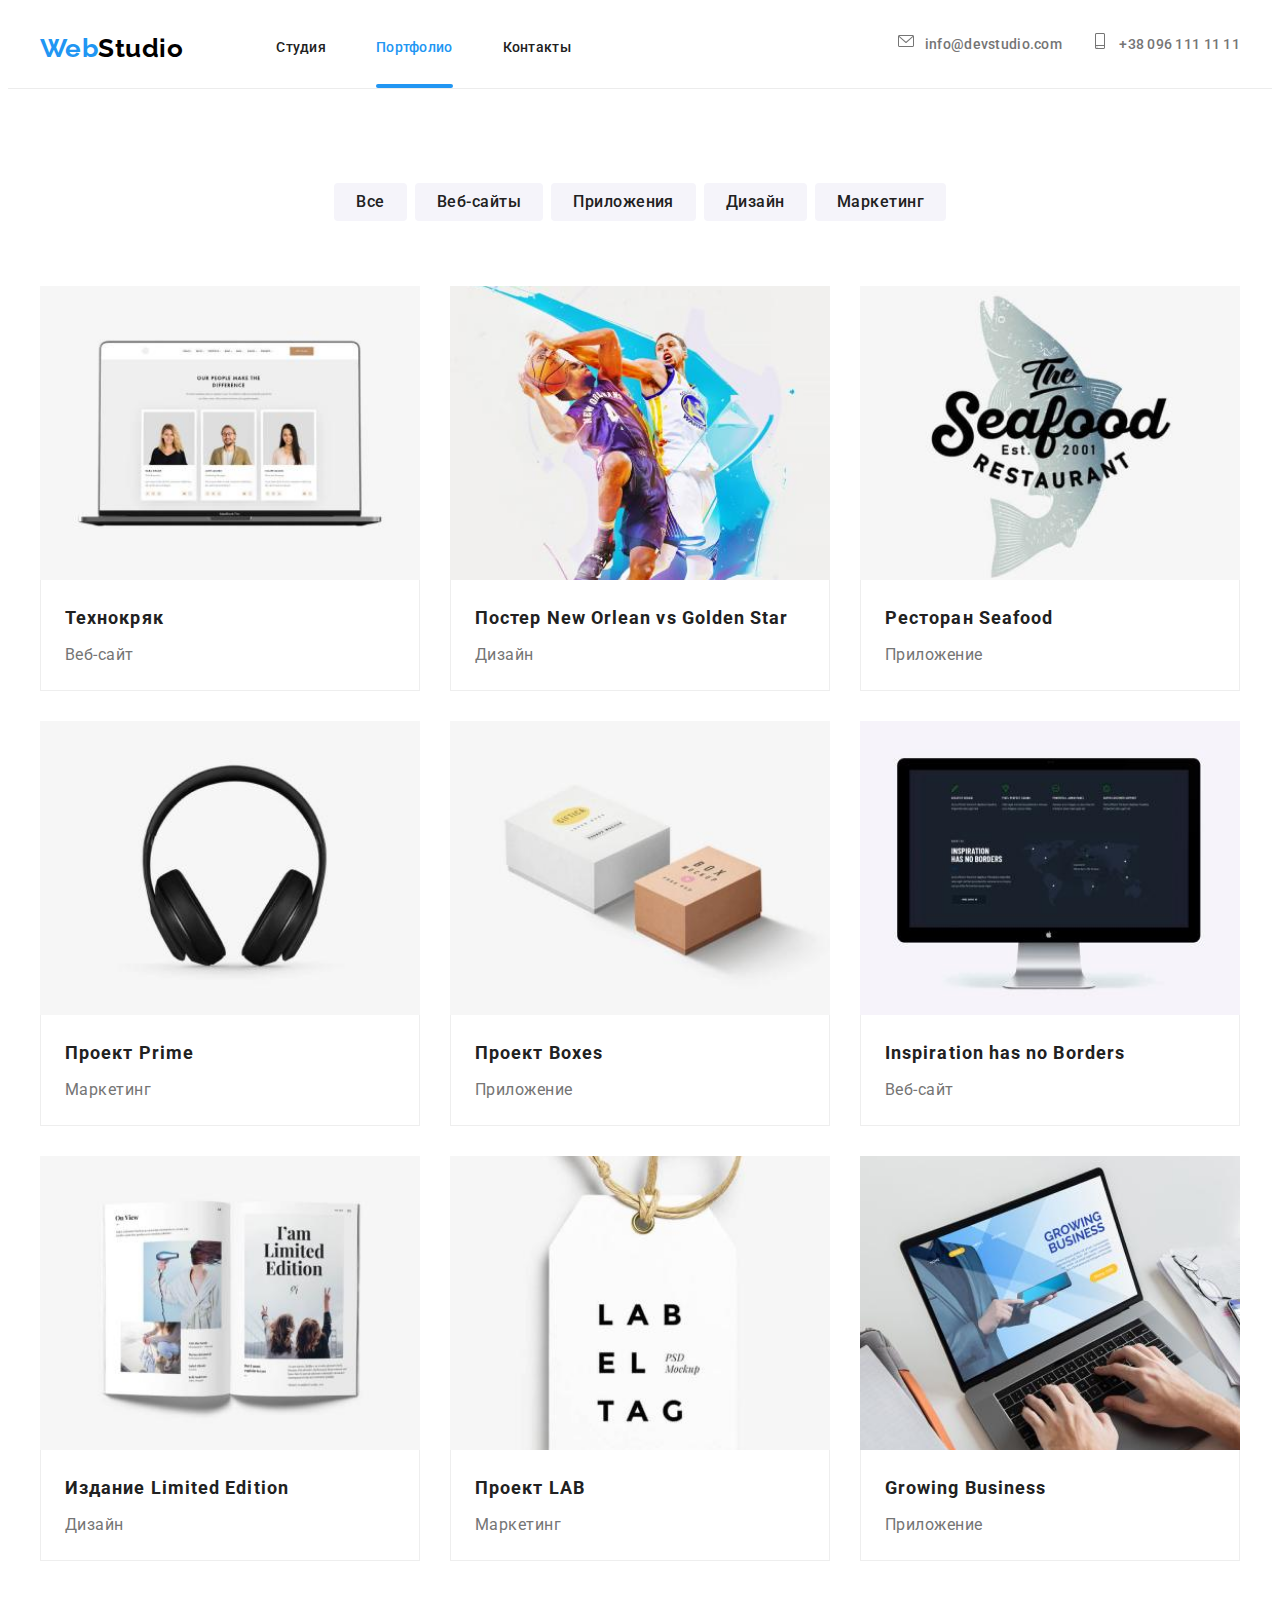
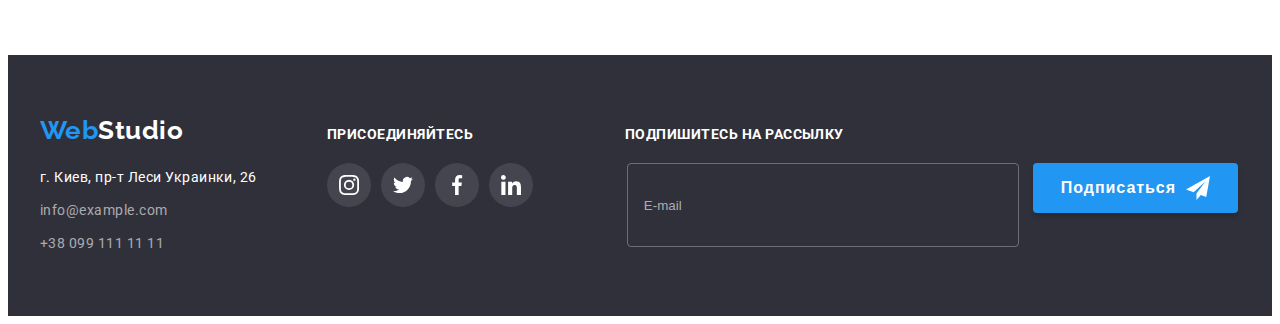
==== commit 482b21eb: "adaptive site" ====
--- a/portfolio.html
+++ b/portfolio.html
@@ -23,10 +23,10 @@
                 </a>
                 <ul class="menu list">
                     <li class="menu__item">
-                        <a class="menu__link link menu__link--active" href="./index.html">Студия</a>
+                        <a class="menu__link link" href="./index.html">Студия</a>
                     </li>
                     <li class="menu__item">
-                        <a class="menu__link link" href="./portfolio.html">Портфолио</a>
+                        <a class="menu__link link menu__link--active" href="./portfolio.html">Портфолио</a>
                     </li>
                     <li class="menu__item">
                         <a class="menu__link link" href="">Контакты</a>
@@ -130,7 +130,7 @@
                                     получить исчерпывающие сведения компании или частном лице.
                                 </p>
                             </div>                            
-                            <div class="portfolio-item">
+                            <div class="portfolio-item first-card">
                                 <h2 class="portfolio-title">Технокряк</h2>
                                 <p class="portfolio-description">Веб-сайт</p>                                
                             </div>                    
@@ -139,7 +139,7 @@
                     <li class="portfolio-list-item">
                         <a class="portfolio-list-link link" href="">
                             <div class="portfolio-img-wrap">
-                                <img src="./images/projects/new-orlean.jpg" alt="постер с баскетболистами" width="370" height="294">
+                                <img class="portfolio-img" src="./images/projects/new-orlean.jpg" alt="постер с баскетболистами" width="370" height="294">
                                 <p class="portfolio-card">
                                     Ресурс предлагает комплексные предложения с разным уровнем функционала и сервисов. Все это позволит посетителю
                                     получить исчерпывающие сведения компании или частном лице.
@@ -154,7 +154,7 @@
                     <li class="portfolio-list-item">
                         <a class="portfolio-list-link link" href="">
                             <div class="portfolio-img-wrap">
-                                <img src="./images/projects/seafood.jpg" alt="Ресторан &#10077;The Seafood&#10078;" width="370" height="294">
+                                <img class="portfolio-img" src="./images/projects/seafood.jpg" alt="Ресторан &#10077;The Seafood&#10078;" width="370" height="294">
                                 <p class="portfolio-card">
                                     Ресурс предлагает комплексные предложения с разным уровнем функционала и сервисов. Все это позволит посетителю
                                     получить исчерпывающие сведения компании или частном лице.
@@ -169,7 +169,7 @@
                     <li class="portfolio-list-item">
                         <a class="portfolio-list-link link" href="">
                             <div class="portfolio-img-wrap">
-                                <img src="./images/projects/prime.jpg" alt="Наушники" width="370" height="294">
+                                <img class="portfolio-img" src="./images/projects/prime.jpg" alt="Наушники" width="370" height="294">
                                 <p class="portfolio-card">
                                     Ресурс предлагает комплексные предложения с разным уровнем функционала и сервисов. Все это позволит посетителю
                                     получить исчерпывающие сведения компании или частном лице.
@@ -184,7 +184,7 @@
                     <li class="portfolio-list-item">
                         <a class="portfolio-list-link link" href="">
                             <div class="portfolio-img-wrap">
-                                <img src="./images/projects/boxes.jpg" alt="2 коробки" width="370" height="294">
+                                <img class="portfolio-img" src="./images/projects/boxes.jpg" alt="2 коробки" width="370" height="294">
                                 <p class="portfolio-card">
                                     Ресурс предлагает комплексные предложения с разным уровнем функционала и сервисов. Все это позволит посетителю
                                     получить исчерпывающие сведения компании или частном лице.
@@ -199,7 +199,7 @@
                     <li class="portfolio-list-item">
                         <a class="portfolio-list-link link" href="">
                             <div class="portfolio-img-wrap">
-                                <img src="./images/projects/inspiration.jpg" alt="Монитор" width="370" height="294">
+                                <img class="portfolio-img" src="./images/projects/inspiration.jpg" alt="Монитор" width="370" height="294">
                                 <p class="portfolio-card">
                                     Ресурс предлагает комплексные предложения с разным уровнем функционала и сервисов. Все это позволит посетителю
                                     получить исчерпывающие сведения компании или частном лице.
@@ -214,7 +214,7 @@
                     <li class="portfolio-list-item">
                         <a class="portfolio-list-link link" href="">
                             <div class="portfolio-img-wrap">
-                                <img src="./images/projects/lmt-edition.jpg" alt="Журнал" width="370" height="294">
+                                <img class="portfolio-img" src="./images/projects/lmt-edition.jpg" alt="Журнал" width="370" height="294">
                                 <p class="portfolio-card">
                                     Ресурс предлагает комплексные предложения с разным уровнем функционала и сервисов. Все это позволит посетителю
                                     получить исчерпывающие сведения компании или частном лице.
@@ -229,7 +229,7 @@
                     <li class="portfolio-list-item">
                         <a class="portfolio-list-link link" href="">
                             <div class="portfolio-img-wrap">
-                                <img src="./images/projects/lab.jpg" alt="Ярлык с лейблом" width="370" height="294">
+                                <img class="portfolio-img" src="./images/projects/lab.jpg" alt="Ярлык с лейблом" width="370" height="294">
                                 <p class="portfolio-card">
                                     Ресурс предлагает комплексные предложения с разным уровнем функционала и сервисов. Все это позволит посетителю
                                     получить исчерпывающие сведения компании или частном лице.
@@ -244,7 +244,7 @@
                     <li class="portfolio-list-item">
                         <a class="portfolio-list-link link" href="">
                             <div class="portfolio-img-wrap">
-                                <img src="./images/projects/grw-business.jpg" alt="Человек печатает на ноутбуке" width="370" height="294">
+                                <img class="portfolio-img" src="./images/projects/grw-business.jpg" alt="Человек печатает на ноутбуке" width="370" height="294">
                                 <p class="portfolio-card">
                                     Ресурс предлагает комплексные предложения с разным уровнем функционала и сервисов. Все это позволит посетителю
                                     получить исчерпывающие сведения компании или частном лице.
@@ -332,5 +332,6 @@
             </div>
         </div>
     </footer>
+<script src="./mobile-menu.js"></script>
 </body>
 </html>--- a/css/main.min.css
+++ b/css/main.min.css
@@ -1,2 +1,2 @@
-:root{--accent-color: #2196F3;--white-color: #FFFFFF;--btn-color: #188CE8;--main-font: #212121;--secondary-font: #757575;--adr-color: rgba(255, 255, 255, 0.6);--bgc-color: #FFFFFF;--logo-black-color: #000000;--secondary-bgc-color: #2F303A;--hero-bg-color: #C4C4C4;--third-bgc-color: #F5F4FA;--border-header: #ECECEC;--border-card: #EEEEEE;--svg-list-color: #AFB1B8;--main-font-family: 'Roboto', sans-serif;--secondary-font-family: 'Raleway', sans-serif}.visually-hidden{position:absolute;width:1px;height:1px;margin:-1px;border:0;padding:0;white-space:nowrap;clip-path:inset(100%);clip:rect(0 0 0 0);overflow:hidden}.feature__wrapper,.clients__link,.newsletter-form__btn,.modal__close-btn{display:flex;justify-content:center;align-items:center}h1,h2,h3,h4,h5,h6,p,ul,ol{margin-top:0;margin-bottom:0}ul,ol{padding-left:0}img{display:block}.link{text-decoration:none}body{font-family:var(--main-font-family);letter-spacing:0.03em;color:var(--main-font);background-color:var(--bgc-color)}.list{list-style:none;font-style:normal;display:flex}.container{width:100%;padding-left:15px;padding-right:15px}@media screen and (min-width: 480px){.container{width:480px;margin-left:auto;margin-right:auto}}@media screen and (min-width: 768px){.container{width:768px}}@media screen and (min-width: 1200px){.container{width:1200px}}@media screen and (max-width: 767.98px){.mobile-menu{position:fixed;top:0;left:0;width:100%;height:100%;background-color:var(--white-color);opacity:0;visibility:hidden;pointer-events:none;transition:opacity 250ms cubic-bezier(0.4, 0, 0.2, 1),visibility 250ms cubic-bezier(0.4, 0, 0.2, 1)}.mobile-menu.is-open{opacity:1;visibility:visible;pointer-events:auto}.mobile-menu__container{position:relative;padding-top:48px;padding-bottom:48px;padding-left:40px}.mobile-menu__close-btn{position:absolute;top:10px;right:15px;background-color:transparent;padding:0;border:none;line-height:0;transition:fill 250ms cubic-bezier(0.4, 0, 0.2, 1)}.mobile-menu__close-btn:hover,.mobile-menu__close-btn:focus{fill:var(--accent-color)}.nav-list,.contact-list{display:block}.nav-list__item:not(:last-child){margin-bottom:32px}.nav-list__item:last-child{margin-bottom:306px}.nav-list__link{font-weight:500;font-size:40px;line-height:1.175;letter-spacing:0.02em;color:var(--main-font);transition:color 250ms cubic-bezier(0.4, 0, 0.2, 1)}.nav-list__link:hover,.nav-list__link:focus{color:var(--accent-color)}.contact-list__item:not(:last-child){margin-bottom:32px}.contact-list__item:last-child{margin-bottom:64px}.contact-list__link{font-weight:500;font-size:24px;line-height:1.16;letter-spacing:0.02em;color:var(--secondary-font)}.accent{font-size:34px;line-height:1.176;color:var(--accent-color)}.social-pages__item:not(:last-child){padding-right:10px;border-right:1px solid rgba(33,33,33,0.2)}.social-pages__item:not(:first-child){margin-left:10px}.social-pages__link{font-weight:500;font-size:18px;line-height:1.22;letter-spacing:0.02em;color:var(--accent-color)}}@media screen and (min-width: 768px){.mobile-menu{display:none}}.btn{min-width:200px;font-weight:700;font-size:16px;line-height:1.88;letter-spacing:0.06em;background-color:var(--accent-color);color:var(--white-color);cursor:pointer;border-radius:4px;border:none;transition:background-color 250ms cubic-bezier(0.4, 0, 0.2, 1)}.btn:hover,.btn:focus{background-color:var(--btn-color)}.logo{font-family:var(--secondary-font-family);font-weight:700;font-size:24px;line-height:1.16;color:var(--logo-black-color)}.logo--accent{color:var(--accent-color)}@media screen and (min-width: 1200px){.logo{font-size:26px;line-height:1.19}}.subtitle{font-weight:700;font-size:36px;line-height:1.18;text-align:center;margin-bottom:50px}.description{font-size:14px;line-height:1.71;color:var(--secondary-font)}.page-header{border-bottom:1px solid var(--border-header)}.page-header__container{display:flex;justify-content:space-between;align-items:center}@media screen and (max-width: 767.98px){.menu{display:none}.contact{display:none}.mobile-menu-btn{background-color:transparent;border:none;padding:0;line-height:0;transition:fill 250ms cubic-bezier(0.4, 0, 0.2, 1)}.mobile-menu-btn:hover,.mobile-menu-btn:focus{fill:var(--accent-color)}.page-header{padding-top:10px;padding-bottom:10px}}@media screen and (min-width: 768px){.mobile-menu-btn{display:none}.contact{display:block}.page-header__navigation{display:flex;align-items:center}.page-header__logo{margin-right:88px}.menu__item{position:relative}.menu__item:not(:last-child){margin-right:50px}.menu__item:last-child{margin-right:84px}.menu__link{display:flex;font-weight:500;font-size:14px;line-height:1.14;letter-spacing:0.02em;color:var(--main-font);padding-top:32px;padding-bottom:32px;transition:color 250ms cubic-bezier(0.4, 0, 0.2, 1)}.menu__link:hover,.menu__link:focus{color:var(--accent-color)}.menu__link--active{color:var(--accent-color)}.menu__link--active::after{content:'';display:block;position:absolute;bottom:0px;background-color:var(--accent-color);width:100%;height:4px;border-radius:2px}.contact__item:not(:last-child){margin-bottom:10px}.contact__link{font-weight:500;font-size:12px;line-height:1.16;letter-spacing:0.02em;color:var(--secondary-font);transition:color 250ms cubic-bezier(0.4, 0, 0.2, 1)}.contact__link:hover,.contact__link:focus{color:var(--accent-color)}.address-link:focus,.address-link:hover{color:var(--accent-color)}.contact__icon{margin-right:8px;width:14px;height:14px;fill:var(--secondary-font);transition:fill 250ms cubic-bezier(0.4, 0, 0.2, 1)}.contact__link:hover .contact__icon,.contact__link:focus .contact__icon{fill:var(--accent-color)}}@media screen and (min-width: 1200px){.contact{display:flex}.contact__item:not(:last-child){margin-right:30px}.page-header__logo{margin-right:93px}.contact__link{font-size:14px;padding-top:32px;padding-bottom:32px}.contact__icon{width:16px;height:16px}}.hero{padding-top:118px;padding-bottom:118px;margin-right:auto;margin-left:auto;max-width:1600px;background-color:var(--hero-bg-color);background-image:linear-gradient(rgba(47,48,58,0.4), rgba(47,48,58,0.4)),url("../images/hero/bg-hero.jpg");background-size:cover;background-repeat:no-repeat}.hero__title{max-width:360px;font-weight:900;font-size:26px;line-height:1.62;text-align:center;letter-spacing:0.06em;text-transform:uppercase;margin-bottom:30px;margin-left:auto;margin-right:auto}.hero__modal-btn{display:block;padding:10px 32px;margin-left:auto;margin-right:auto}@media screen and (min-width: 1200px){.hero{padding-top:200px;padding-bottom:200px}.hero__title{max-width:696px;font-size:44px;line-height:1.36}}.feature{padding-top:60px;padding-bottom:60px}.feature__wrapper{max-width:450px;height:120px;background-color:var(--third-bgc-color);margin-bottom:30px}.feature__title{font-weight:700;font-size:14px;line-height:1.14;text-transform:uppercase;text-align:center;margin-bottom:10px}@media screen and (max-width: 767.98px){.feature__list{display:block}.feature__item:not(:last-child){margin-bottom:30px}}@media screen and (min-width: 768px){.feature__list{flex-wrap:wrap;margin:-15px}.feature__item{width:calc((100% - 60px) / 2);margin:15px}.feature__wrapper{width:354px}.feature__title{text-align:left}}@media screen and (min-width: 1200px){.feature{padding-top:94px;padding-bottom:94px}.feature__item{width:calc((100% - 120px) / 4);margin:15px}.feature__wrapper{width:270px}}.work{display:none}@media screen and (min-width: 1200px){.work{display:block;padding-bottom:94px}.work__description{position:absolute;width:100%;height:70px;bottom:0;background-color:rgba(47,48,58,0.8);font-weight:700;font-size:14px;line-height:1.14;text-align:center;text-transform:uppercase;padding-top:27px;padding-bottom:27px}.work__item{position:relative}.work__item:not(:last-child){margin-right:30px}}.team{background-color:var(--third-bgc-color);padding-top:60px;padding-bottom:60px}.team__main-title{font-size:28px;margin-bottom:30px}.team__wrapper{background-color:var(--white-color);border-radius:0px 0px 4px 4px;box-shadow:0px 1px 3px rgba(0,0,0,0.12),0px 1px 1px rgba(0,0,0,0.14),0px 2px 1px rgba(0,0,0,0.2)}.team__img{width:100%;object-fit:contain}.team__title{font-weight:500;font-size:16px;line-height:1.18;margin-bottom:10px;text-align:center}.team__description{text-align:center;margin-bottom:16px}.team__card{padding-top:30px;padding-bottom:24px}@media screen and (max-width: 767.98px){.team__list{display:block}.team__item:not(:last-child){margin-bottom:30px}}@media screen and (min-width: 480px){.team__img{width:450px;height:460px;object-fit:fill}}@media screen and (min-width: 768px){.team__list{display:flex;flex-wrap:wrap;margin:-15px}.team__img{width:354px;height:374px}.team__item{width:calc((100% - 60px) / 2);margin:15px}}@media screen and (min-width: 1200px){.team{padding-top:94px;padding-bottom:94px}.team__img{width:270px;height:260px}.team__list{flex-wrap:no-wrap}.team__item{width:calc((100% - 120px) / 4)}.team__card{padding-bottom:30px}}.clients{padding-top:60px;padding-bottom:60px}.clients__list{margin:-15px;flex-wrap:wrap}.clients__item{width:calc((100% - 60px) / 2);margin:15px}.clients_main-title{font-size:28px;margin-bottom:30px}.clients__link{height:92px;border:1px solid var(--svg-list-color);border-radius:4px;fill:var(--svg-list-color);transition:border 250ms cubic-bezier(0.4, 0, 0.2, 1)}.clients__link:hover,.clients__link:focus{border:1px solid var(--accent-color)}.clients__icon{transition:fill 250ms cubic-bezier(0.4, 0, 0.2, 1)}.clients__link:hover .clients__icon,.clients__link:focus .clients__icon{fill:var(--accent-color)}@media screen and (min-width: 768px){.clients__item{width:calc((100% - 90px) / 3)}}@media screen and (min-width: 1200px){.clients{padding-top:94px;padding-bottom:94px}.clients__item{width:calc((100% - 180px) / 6)}.clients_main-title{font-size:36px;margin-bottom:50px}}.page-footer{background-color:var(--secondary-bgc-color);padding-top:60px;padding-bottom:60px}.page-footer__logo{display:block;text-align:center;margin-bottom:20px;color:var(--white-color)}.address{display:block;text-align:center}.page-footer__title{display:block;text-align:center;font-weight:700;font-size:14px;line-height:1.14;text-transform:uppercase;margin-bottom:20px}.address__link{font-size:14px;line-height:1.71;color:var(--adr-color)}.address__item:not(:last-child){margin-bottom:8px}.address__item:last-child{margin-bottom:60px}.social-box{margin-bottom:60px}.newsletter-form__input{width:100%;height:50px;margin-bottom:20px;border:1px solid rgba(255,255,255,0.3);border-radius:4px;background-color:inherit;padding:16px;line-height:1.25;color:rgba(255,255,255,0.6)}.newsletter-form__input::placeholder{color:rgba(255,255,255,0.6)}.newsletter-form__btn{margin-left:auto;margin-right:auto;height:50px;padding:10px 28px;box-shadow:0px 4px 4px rgba(0,0,0,0.15)}.newsletter-form__icon{background-size:contain;margin-left:10px}@media screen and (min-width: 768px){.page-footer__container{display:flex;flex-wrap:wrap;justify-content:center;align-items:baseline}.newsletter-box{flex-grow:2}.newsletter-form__input{display:block;width:450px;margin-right:auto;margin-left:auto}.page-footer__address{margin-right:165px}}@media screen and (min-width: 1200px){.address,.page-footer__logo,.page-footer__title{text-align:left}.page-footer__address{margin-right:70px}.address__item:not(:last-child){margin-bottom:9px}.address__item:last-child{margin-bottom:0}.social-box{margin-right:92px;margin-bottom:0}.newsletter-form__input{display:inline-block;width:358px;margin-right:12px;margin-bottom:0}.newsletter-form{display:flex}}.white-theme{color:var(--white-color)}.portfolio{padding-top:60px;padding-bottom:60px}.portfolio-btn{min-width:73px;font-family:inherit;font-weight:500;font-size:16px;line-height:1.62;letter-spacing:inherit;color:inherit;cursor:pointer;border:none;border-radius:4px;padding:6px 22px;background-color:var(--third-bgc-color);transition:box-shadow 250ms cubic-bezier(0.4, 0, 0.2, 1),background-color 250ms cubic-bezier(0.4, 0, 0.2, 1),color 250ms cubic-bezier(0.4, 0, 0.2, 1)}.portfolio-btn:hover,.portfolio-btn:focus{background-color:var(--accent-color);color:var(--white-color);box-shadow:0px 3px 1px rgba(0,0,0,0.1),0px 1px 2px rgba(0,0,0,0.08),0px 2px 2px rgba(0,0,0,0.12)}.portfolio-btn-list{flex-wrap:wrap;justify-content:flex-start;margin-bottom:40px}.portfolio-btn-item:nth-child(-n+3){margin-bottom:15px}.portfolio-btn-item:not(:last-child){margin-right:8px}.portfolio-title{font-weight:700;font-size:18px;line-height:2;letter-spacing:0.06em;color:var(--main-font);margin-bottom:4px}.portfolio-description{font-size:16px;line-height:1.88;color:var(--secondary-font)}.portfolio-list{display:block}.portfolio-list-item{margin-bottom:30px}.portfolio-item{padding:20px 24px;border-bottom:1px solid var(--border-card);border-right:1px solid var(--border-card);border-left:1px solid var(--border-card)}.portfolio-list-link{display:block;transition:box-shadow 250ms cubic-bezier(0.4, 0, 0.2, 1)}.portfolio-list-link:hover,.portfolio-list-link:focus{box-shadow:0px 1px 1px rgba(0,0,0,0.12),0px 4px 4px rgba(0,0,0,0.06),1px 4px 6px rgba(0,0,0,0.16)}.portfolio-img{width:100%}.portfolio-img-wrap{position:relative;overflow:hidden}.portfolio-card{position:absolute;top:0;left:0;width:100%;height:100%;font-size:18px;line-height:1.56;color:var(--bgc-color);padding:77px 24px;background-color:rgba(33,150,243,0.9);opacity:0;transform:translateY(100%);transition:opacity 250ms cubic-bezier(0.4, 0, 0.2, 1),transform 250ms cubic-bezier(0.4, 0, 0.2, 1)}.portfolio-list-link:hover .portfolio-card{opacity:1;transform:translateY(0%)}@media screen and (min-width: 480px){.portfolio-img{width:450px;height:294px}}.backdrop{position:fixed;top:0;left:0;width:100vw;height:100vh;background-color:rgba(0,0,0,0.2);opacity:1;transition:opacity 250ms cubic-bezier(0.4, 0, 0.2, 1),visibility 250ms cubic-bezier(0.4, 0, 0.2, 1)}.backdrop.is-hidden{opacity:0;visibility:hidden;pointer-events:none}.backdrop.is-hidden .modal{transform:translate(-50%, -50%) scale(0.5)}.modal{position:absolute;top:50%;left:50%;width:100%;background-color:var(--bgc-color);border-radius:4px;padding:40px;transform:translate(-50%, -50%) scale(1);transition:transform 250ms cubic-bezier(0.4, 0, 0.2, 1)}.modal__close-btn{position:absolute;top:8px;right:8px;width:30px;height:30px;border:1px solid rgba(0,0,0,0.1);border-radius:50%;background-color:transparent;cursor:pointer;padding:0;transition:fill 250ms cubic-bezier(0.4, 0, 0.2, 1)}.modal__close-btn:focus,.modal__close-btn:hover{fill:var(--accent-color)}.modal__title{font-weight:700;font-size:20px;line-height:1.5;text-align:center;color:var(--main-font);margin-bottom:12px}.modal-form{display:flex;flex-direction:column}.modal-form__field{display:block;font-size:12px;line-height:1.16;letter-spacing:0.01em;color:var(--secondary-font);margin-bottom:4px;transition:color 250ms cubic-bezier(0.4, 0, 0.2, 1)}.modal-form__field:hover,.modal-form__field:focus{color:var(--accent-color)}.modal-form__input{width:100%;height:40px;border:1px solid rgba(33,33,33,0.2);border-radius:4px;cursor:pointer;transition:border-color 250ms cubic-bezier(0.4, 0, 0.2, 1)}.modal-form__input:focus{outline:none;border-color:var(--accent-color)}.modal-form__textarea{width:100%;height:120px;resize:none;border:1px solid rgba(33,33,33,0.2);border-radius:4px;padding:12px 16px;margin-bottom:20px;transition:border-color 250ms cubic-bezier(0.4, 0, 0.2, 1)}.modal-form__textarea::placeholder{font-size:14px;line-height:1.16;letter-spacing:0.01em;color:rgba(117,117,117,0.5)}.modal-form__textarea:focus{outline:none;border-color:var(--accent-color)}.modal-form__btn{height:50px;align-self:center}.modal-form__text{display:flex;align-items:center;letter-spacing:0.03em;margin-bottom:30px}.modal-form__text::before{content:'';display:inline-block;width:16px;height:15px;margin-right:8px;background-image:url(../images/svg/checkbox.svg);background-size:contain;background-repeat:no-repeat;transition:background-image 250ms cubic-bezier(0.4, 0, 0.2, 1),background-color 250ms cubic-bezier(0.4, 0, 0.2, 1),box-shadow 250ms cubic-bezier(0.4, 0, 0.2, 1)}.modal-form__checkbox:checked+.modal-form__text::before{background-image:url(../images/svg/check.svg);background-position:center;border-radius:2px;background-color:var(--accent-color)}.modal-form__checkbox:focus+.modal-form__text::before{box-shadow:1.5px 1.5px 5px 2px var(--secondary-font)}.modal-form__text,.modal-form__link{font-size:12px;line-height:1.16;color:var(--secondary-font)}.modal-form__link{color:var(--accent-color)}.modal-form__wrapper{position:relative;margin-bottom:10px}.modal-form__icon{position:absolute;top:50%;left:12px;transform:translateY(-50%);background-size:contain;transition:fill 250ms cubic-bezier(0.4, 0, 0.2, 1)}.modal-form__input:focus+.modal-form__icon{fill:var(--accent-color)}@media screen and (min-width: 480px){.modal{width:450px;height:609px}}@media screen and (min-width: 1200px){.modal{width:528px;height:580px}.modal__title{line-height:1.15}.modal-form__textarea::placeholder{font-size:12px}.modal-form__text,.modal-form__link{font-size:14px;line-height:1.7}}.social-list{justify-content:center}.social-list__item:not(:last-child){margin-right:10px}.social-list__link{display:flex;width:44px;height:44px;border-radius:50%;justify-content:center;align-items:center;transition:background-color 250ms cubic-bezier(0.4, 0, 0.2, 1)}.social-box .social-list__link{background-color:rgba(255,255,255,0.1)}.social-list__link:hover,.social-list__link:focus{background-color:var(--accent-color)}.social-list__icon{fill:var(--svg-list-color);transition:fill 250ms cubic-bezier(0.4, 0, 0.2, 1)}.social-box .social-list__icon{fill:var(--white-color)}.social-list__link:hover .social-list__icon,.social-list__link:focus .social-list__icon{fill:var(--white-color)}
+:root{--accent-color: #2196F3;--white-color: #FFFFFF;--btn-color: #188CE8;--main-font: #212121;--secondary-font: #757575;--adr-color: rgba(255, 255, 255, 0.6);--bgc-color: #FFFFFF;--logo-black-color: #000000;--secondary-bgc-color: #2F303A;--hero-bg-color: #C4C4C4;--third-bgc-color: #F5F4FA;--border-header: #ECECEC;--border-card: #EEEEEE;--svg-list-color: #AFB1B8;--main-font-family: 'Roboto', sans-serif;--secondary-font-family: 'Raleway', sans-serif}.visually-hidden{position:absolute;width:1px;height:1px;margin:-1px;border:0;padding:0;white-space:nowrap;clip-path:inset(100%);clip:rect(0 0 0 0);overflow:hidden}.feature__wrapper,.clients__link,.newsletter-form__btn,.modal__close-btn{display:flex;justify-content:center;align-items:center}h1,h2,h3,h4,h5,h6,p,ul,ol{margin-top:0;margin-bottom:0}ul,ol{padding-left:0}img{display:block}.link{text-decoration:none}body{font-family:var(--main-font-family);letter-spacing:0.03em;color:var(--main-font);background-color:var(--bgc-color)}.list{list-style:none;font-style:normal;display:flex}.container{width:100%;padding-left:15px;padding-right:15px}@media screen and (min-width: 480px){.container{width:480px;margin-left:auto;margin-right:auto}}@media screen and (min-width: 768px){.container{width:768px}}@media screen and (min-width: 1200px){.container{width:1200px}}@media screen and (max-width: 767.98px){.mobile-menu{position:fixed;top:0;left:0;z-index:99;width:100%;height:100%;background-color:var(--white-color);opacity:0;visibility:hidden;pointer-events:none;transition:opacity 250ms cubic-bezier(0.4, 0, 0.2, 1),visibility 250ms cubic-bezier(0.4, 0, 0.2, 1)}.mobile-menu.is-open{opacity:1;visibility:visible;pointer-events:auto}.mobile-menu__container{position:relative;padding-top:48px;padding-bottom:48px;padding-left:40px}.mobile-menu__close-btn{position:absolute;top:10px;right:15px;background-color:transparent;padding:0;border:none;line-height:0;transition:fill 250ms cubic-bezier(0.4, 0, 0.2, 1)}.mobile-menu__close-btn:hover,.mobile-menu__close-btn:focus{fill:var(--accent-color)}.nav-list,.contact-list{display:block}.nav-list__item:not(:last-child){margin-bottom:32px}.nav-list__item:last-child{margin-bottom:306px}.nav-list__link{font-weight:500;font-size:40px;line-height:1.175;letter-spacing:0.02em;color:var(--main-font);transition:color 250ms cubic-bezier(0.4, 0, 0.2, 1)}.nav-list__link:hover,.nav-list__link:focus{color:var(--accent-color)}.contact-list__item:not(:last-child){margin-bottom:32px}.contact-list__item:last-child{margin-bottom:64px}.contact-list__link{font-weight:500;font-size:24px;line-height:1.16;letter-spacing:0.02em;color:var(--secondary-font)}.accent{font-size:34px;line-height:1.176;color:var(--accent-color)}.social-pages__item:not(:last-child){padding-right:10px;border-right:1px solid rgba(33,33,33,0.2)}.social-pages__item:not(:first-child){margin-left:10px}.social-pages__link{font-weight:500;font-size:18px;line-height:1.22;letter-spacing:0.02em;color:var(--accent-color)}}@media screen and (min-width: 768px){.mobile-menu{display:none}}.btn{min-width:200px;font-weight:700;font-size:16px;line-height:1.88;letter-spacing:0.06em;background-color:var(--accent-color);color:var(--white-color);cursor:pointer;border-radius:4px;border:none;transition:background-color 250ms cubic-bezier(0.4, 0, 0.2, 1)}.btn:hover,.btn:focus{background-color:var(--btn-color)}.logo{font-family:var(--secondary-font-family);font-weight:700;font-size:24px;line-height:1.16;color:var(--logo-black-color)}.logo--accent{color:var(--accent-color)}@media screen and (min-width: 1200px){.logo{font-size:26px;line-height:1.19}}.subtitle{font-weight:700;font-size:36px;line-height:1.18;text-align:center;margin-bottom:50px}.description{font-size:14px;line-height:1.71;color:var(--secondary-font)}.page-header{border-bottom:1px solid var(--border-header)}.page-header__container{display:flex;justify-content:space-between;align-items:center}@media screen and (max-width: 767.98px){.menu{display:none}.contact{display:none}.mobile-menu-btn{background-color:transparent;border:none;padding:0;line-height:0;transition:fill 250ms cubic-bezier(0.4, 0, 0.2, 1)}.mobile-menu-btn:hover,.mobile-menu-btn:focus{fill:var(--accent-color)}.page-header{padding-top:10px;padding-bottom:10px}}@media screen and (min-width: 768px){.mobile-menu-btn{display:none}.contact{display:block}.page-header__navigation{display:flex;align-items:center}.page-header__logo{margin-right:88px}.menu__item{position:relative}.menu__item:not(:last-child){margin-right:50px}.menu__item:last-child{margin-right:84px}.menu__link{display:flex;font-weight:500;font-size:14px;line-height:1.14;letter-spacing:0.02em;color:var(--main-font);padding-top:32px;padding-bottom:32px;transition:color 250ms cubic-bezier(0.4, 0, 0.2, 1)}.menu__link:hover,.menu__link:focus{color:var(--accent-color)}.menu__link--active{color:var(--accent-color)}.menu__link--active::after{content:'';display:block;position:absolute;bottom:0px;background-color:var(--accent-color);width:100%;height:4px;border-radius:2px}.contact__item:not(:last-child){margin-bottom:10px}.contact__link{font-weight:500;font-size:12px;line-height:1.16;letter-spacing:0.02em;color:var(--secondary-font);transition:color 250ms cubic-bezier(0.4, 0, 0.2, 1)}.contact__link:hover,.contact__link:focus{color:var(--accent-color)}.address-link:focus,.address-link:hover{color:var(--accent-color)}.contact__icon{margin-right:8px;width:14px;height:14px;fill:var(--secondary-font);transition:fill 250ms cubic-bezier(0.4, 0, 0.2, 1)}.contact__link:hover .contact__icon,.contact__link:focus .contact__icon{fill:var(--accent-color)}}@media screen and (min-width: 1200px){.contact{display:flex}.contact__item:not(:last-child){margin-right:30px}.page-header__logo{margin-right:93px}.contact__link{font-size:14px;padding-top:32px;padding-bottom:32px}.contact__icon{width:16px;height:16px}}.hero{padding-top:118px;padding-bottom:118px;margin-right:auto;margin-left:auto;max-width:1600px;background-color:var(--hero-bg-color);background-image:linear-gradient(rgba(47,48,58,0.4), rgba(47,48,58,0.4)),url("../images/hero/bg-hero.jpg");background-size:cover;background-repeat:no-repeat}.hero__title{max-width:360px;font-weight:900;font-size:26px;line-height:1.62;text-align:center;letter-spacing:0.06em;text-transform:uppercase;margin-bottom:30px;margin-left:auto;margin-right:auto}.hero__modal-btn{display:block;padding:10px 32px;margin-left:auto;margin-right:auto}@media screen and (min-width: 1200px){.hero{padding-top:200px;padding-bottom:200px}.hero__title{max-width:696px;font-size:44px;line-height:1.36}}.feature{padding-top:60px;padding-bottom:60px}.feature__wrapper{max-width:450px;height:120px;background-color:var(--third-bgc-color);margin-bottom:30px}.feature__title{font-weight:700;font-size:14px;line-height:1.14;text-transform:uppercase;text-align:center;margin-bottom:10px}@media screen and (max-width: 767.98px){.feature__list{display:block}.feature__item:not(:last-child){margin-bottom:30px}}@media screen and (min-width: 768px){.feature__list{flex-wrap:wrap;margin:-15px}.feature__item{width:calc((100% - 60px) / 2);margin:15px}.feature__wrapper{width:354px}.feature__title{text-align:left}}@media screen and (min-width: 1200px){.feature{padding-top:94px;padding-bottom:94px}.feature__item{width:calc((100% - 120px) / 4);margin:15px}.feature__wrapper{width:270px}}.work{display:none}@media screen and (min-width: 1200px){.work{display:block;padding-bottom:94px}.work__description{position:absolute;width:100%;height:70px;bottom:0;background-color:rgba(47,48,58,0.8);font-weight:700;font-size:14px;line-height:1.14;text-align:center;text-transform:uppercase;padding-top:27px;padding-bottom:27px}.work__item{position:relative}.work__item:not(:last-child){margin-right:30px}}.team{background-color:var(--third-bgc-color);padding-top:60px;padding-bottom:60px}.team__main-title{font-size:28px;margin-bottom:30px}.team__wrapper{background-color:var(--white-color);border-radius:0px 0px 4px 4px;box-shadow:0px 1px 3px rgba(0,0,0,0.12),0px 1px 1px rgba(0,0,0,0.14),0px 2px 1px rgba(0,0,0,0.2)}.team__img{width:100%;object-fit:contain}.team__title{font-weight:500;font-size:16px;line-height:1.18;margin-bottom:10px;text-align:center}.team__description{text-align:center;margin-bottom:16px}.team__card{padding-top:30px;padding-bottom:24px}@media screen and (max-width: 767.98px){.team__list{display:block}.team__item:not(:last-child){margin-bottom:30px}}@media screen and (min-width: 480px){.team__img{width:450px;height:460px;object-fit:fill}}@media screen and (min-width: 768px){.team__list{display:flex;flex-wrap:wrap;margin:-15px}.team__img{width:354px;height:374px}.team__item{width:calc((100% - 60px) / 2);margin:15px}}@media screen and (min-width: 1200px){.team{padding-top:94px;padding-bottom:94px}.team__img{width:270px;height:260px}.team__list{flex-wrap:no-wrap}.team__item{width:calc((100% - 120px) / 4)}.team__card{padding-bottom:30px}}.clients{padding-top:60px;padding-bottom:60px}.clients__list{margin:-15px;flex-wrap:wrap}.clients__item{width:calc((100% - 60px) / 2);margin:15px}.clients_main-title{font-size:28px;margin-bottom:30px}.clients__link{height:92px;border:1px solid var(--svg-list-color);border-radius:4px;fill:var(--svg-list-color);transition:border 250ms cubic-bezier(0.4, 0, 0.2, 1)}.clients__link:hover,.clients__link:focus{border:1px solid var(--accent-color)}.clients__icon{transition:fill 250ms cubic-bezier(0.4, 0, 0.2, 1)}.clients__link:hover .clients__icon,.clients__link:focus .clients__icon{fill:var(--accent-color)}@media screen and (min-width: 768px){.clients__item{width:calc((100% - 90px) / 3)}}@media screen and (min-width: 1200px){.clients{padding-top:94px;padding-bottom:94px}.clients__item{width:calc((100% - 180px) / 6)}.clients_main-title{font-size:36px;margin-bottom:50px}}.page-footer{background-color:var(--secondary-bgc-color);padding-top:60px;padding-bottom:60px}.page-footer__logo{display:block;text-align:center;margin-bottom:20px;color:var(--white-color)}.address{display:block;text-align:center}.page-footer__title{display:block;text-align:center;font-weight:700;font-size:14px;line-height:1.14;text-transform:uppercase;margin-bottom:20px}.address__link{font-size:14px;line-height:1.71;color:var(--adr-color)}.address__item:not(:last-child){margin-bottom:8px}.address__item:last-child{margin-bottom:60px}.social-box{margin-bottom:60px}.newsletter-form__input{width:100%;height:50px;margin-bottom:20px;border:1px solid rgba(255,255,255,0.3);border-radius:4px;background-color:inherit;padding:16px;line-height:1.25;color:rgba(255,255,255,0.6)}.newsletter-form__input::placeholder{color:rgba(255,255,255,0.6)}.newsletter-form__btn{margin-left:auto;margin-right:auto;height:50px;padding:10px 28px;box-shadow:0px 4px 4px rgba(0,0,0,0.15)}.newsletter-form__icon{background-size:contain;margin-left:10px}@media screen and (min-width: 768px){.page-footer__container{display:flex;flex-wrap:wrap;justify-content:center;align-items:baseline}.newsletter-box{flex-grow:2}.newsletter-form__input{display:block;width:450px;margin-right:auto;margin-left:auto}.page-footer__address{margin-right:165px}}@media screen and (min-width: 1200px){.address,.page-footer__logo,.page-footer__title{text-align:left}.page-footer__address{margin-right:70px}.address__item:not(:last-child){margin-bottom:9px}.address__item:last-child{margin-bottom:0}.social-box{margin-right:92px;margin-bottom:0}.newsletter-form__input{display:inline-block;width:358px;margin-right:12px;margin-bottom:0}.newsletter-form{display:flex}}.white-theme{color:var(--white-color)}.portfolio{padding-top:60px;padding-bottom:60px}.portfolio-btn{min-width:73px;font-family:inherit;font-weight:500;font-size:16px;line-height:1.62;letter-spacing:inherit;color:inherit;cursor:pointer;border:none;border-radius:4px;padding:6px 22px;background-color:var(--third-bgc-color);transition:box-shadow 250ms cubic-bezier(0.4, 0, 0.2, 1),background-color 250ms cubic-bezier(0.4, 0, 0.2, 1),color 250ms cubic-bezier(0.4, 0, 0.2, 1)}.portfolio-btn:hover,.portfolio-btn:focus{background-color:var(--accent-color);color:var(--white-color);box-shadow:0px 3px 1px rgba(0,0,0,0.1),0px 1px 2px rgba(0,0,0,0.08),0px 2px 2px rgba(0,0,0,0.12)}.portfolio-btn-list{flex-wrap:wrap;justify-content:flex-start;margin-bottom:40px}.portfolio-btn-item:nth-child(-n+3){margin-bottom:15px}.portfolio-btn-item:not(:last-child){margin-right:8px}.portfolio-title{font-weight:700;font-size:18px;line-height:2;letter-spacing:0.06em;color:var(--main-font);margin-bottom:4px}.portfolio-description{font-size:16px;line-height:1.88;color:var(--secondary-font)}.portfolio-list{display:block}.portfolio-list-item{margin-bottom:30px}.portfolio-item{padding:20px 24px;border-bottom:1px solid var(--border-card);border-right:1px solid var(--border-card);border-left:1px solid var(--border-card)}.portfolio-list-link{display:block;transition:box-shadow 250ms cubic-bezier(0.4, 0, 0.2, 1)}.portfolio-list-link:hover,.portfolio-list-link:focus{box-shadow:0px 1px 1px rgba(0,0,0,0.12),0px 4px 4px rgba(0,0,0,0.06),1px 4px 6px rgba(0,0,0,0.16)}.portfolio-img{width:100%}.portfolio-img-wrap{position:relative;overflow:hidden}.portfolio-card{position:absolute;top:0;left:0;width:100%;height:100%;font-size:18px;line-height:1.56;color:var(--bgc-color);padding:77px 24px;background-color:rgba(33,150,243,0.9);opacity:0;transform:translateY(100%);transition:opacity 250ms cubic-bezier(0.4, 0, 0.2, 1),transform 250ms cubic-bezier(0.4, 0, 0.2, 1)}.portfolio-list-link:hover .portfolio-card{opacity:1;transform:translateY(0%)}@media screen and (min-width: 480px){.portfolio-img-wrap{width:450px;height:294px}.portfolio-img{object-fit:cover}}@media screen and (min-width: 768px){.portfolio-list{display:flex;flex-wrap:wrap;margin:-15px}.portfolio-list-item{width:calc((100% - 60px) / 2);margin:15px}.portfolio-list-item:nth-last-child(-n+2){margin-bottom:0}.portfolio-img-wrap{width:100%}.portfolio-btn-list{justify-content:center;margin-bottom:30px}}@media screen and (min-width: 768px) and (max-width: 1199.98px){.first-card{padding-bottom:56px}}@media screen and (min-width: 1200px){.portfolio{padding-top:94px;padding-bottom:94px}.portfolio-btn-list{margin-bottom:50px}.portfolio-card{padding:63px 24px}.portfolio-list-item{flex-basis:calc((100% - 90px)/3)}}.backdrop{position:fixed;top:0;left:0;width:100vw;height:100vh;background-color:rgba(0,0,0,0.2);opacity:1;transition:opacity 250ms cubic-bezier(0.4, 0, 0.2, 1),visibility 250ms cubic-bezier(0.4, 0, 0.2, 1)}.backdrop.is-hidden{opacity:0;visibility:hidden;pointer-events:none}.backdrop.is-hidden .modal{transform:translate(-50%, -50%) scale(0.5)}.modal{position:absolute;top:50%;left:50%;width:100%;background-color:var(--bgc-color);border-radius:4px;padding:40px;transform:translate(-50%, -50%) scale(1);transition:transform 250ms cubic-bezier(0.4, 0, 0.2, 1)}.modal__close-btn{position:absolute;top:8px;right:8px;width:30px;height:30px;border:1px solid rgba(0,0,0,0.1);border-radius:50%;background-color:transparent;cursor:pointer;padding:0;transition:fill 250ms cubic-bezier(0.4, 0, 0.2, 1)}.modal__close-btn:focus,.modal__close-btn:hover{fill:var(--accent-color)}.modal__title{font-weight:700;font-size:20px;line-height:1.5;text-align:center;color:var(--main-font);margin-bottom:12px}.modal-form{display:flex;flex-direction:column}.modal-form__field{display:block;font-size:12px;line-height:1.16;letter-spacing:0.01em;color:var(--secondary-font);margin-bottom:4px;transition:color 250ms cubic-bezier(0.4, 0, 0.2, 1)}.modal-form__field:hover,.modal-form__field:focus{color:var(--accent-color)}.modal-form__input{width:100%;height:40px;border:1px solid rgba(33,33,33,0.2);border-radius:4px;cursor:pointer;transition:border-color 250ms cubic-bezier(0.4, 0, 0.2, 1)}.modal-form__input:focus{outline:none;border-color:var(--accent-color)}.modal-form__textarea{width:100%;height:120px;resize:none;border:1px solid rgba(33,33,33,0.2);border-radius:4px;padding:12px 16px;margin-bottom:20px;transition:border-color 250ms cubic-bezier(0.4, 0, 0.2, 1)}.modal-form__textarea::placeholder{font-size:14px;line-height:1.16;letter-spacing:0.01em;color:rgba(117,117,117,0.5)}.modal-form__textarea:focus{outline:none;border-color:var(--accent-color)}.modal-form__btn{height:50px;align-self:center}.modal-form__text{display:flex;align-items:center;letter-spacing:0.03em;margin-bottom:30px}.modal-form__text::before{content:'';display:inline-block;width:16px;height:15px;margin-right:8px;background-image:url(../images/svg/checkbox.svg);background-size:contain;background-repeat:no-repeat;transition:background-image 250ms cubic-bezier(0.4, 0, 0.2, 1),background-color 250ms cubic-bezier(0.4, 0, 0.2, 1),box-shadow 250ms cubic-bezier(0.4, 0, 0.2, 1)}.modal-form__checkbox:checked+.modal-form__text::before{background-image:url(../images/svg/check.svg);background-position:center;border-radius:2px;background-color:var(--accent-color)}.modal-form__checkbox:focus+.modal-form__text::before{box-shadow:1.5px 1.5px 5px 2px var(--secondary-font)}.modal-form__text,.modal-form__link{font-size:12px;line-height:1.16;color:var(--secondary-font)}.modal-form__link{color:var(--accent-color)}.modal-form__wrapper{position:relative;margin-bottom:10px}.modal-form__icon{position:absolute;top:50%;left:12px;transform:translateY(-50%);background-size:contain;transition:fill 250ms cubic-bezier(0.4, 0, 0.2, 1)}.modal-form__input:focus+.modal-form__icon{fill:var(--accent-color)}@media screen and (max-width: 479px){.modal-form__text{display:block}}@media screen and (min-width: 480px){.modal{width:450px;height:609px}}@media screen and (min-width: 1200px){.modal{width:528px;height:580px}.modal__title{line-height:1.15}.modal-form__textarea::placeholder{font-size:12px}.modal-form__text,.modal-form__link{font-size:14px;line-height:1.7}}.social-list{justify-content:center}.social-list__item:not(:last-child){margin-right:10px}.social-list__link{display:flex;width:44px;height:44px;border-radius:50%;justify-content:center;align-items:center;transition:background-color 250ms cubic-bezier(0.4, 0, 0.2, 1)}.social-box .social-list__link{background-color:rgba(255,255,255,0.1)}.social-list__link:hover,.social-list__link:focus{background-color:var(--accent-color)}.social-list__icon{fill:var(--svg-list-color);transition:fill 250ms cubic-bezier(0.4, 0, 0.2, 1)}.social-box .social-list__icon{fill:var(--white-color)}.social-list__link:hover .social-list__icon,.social-list__link:focus .social-list__icon{fill:var(--white-color)}
 /*# sourceMappingURL=main.min.css.map */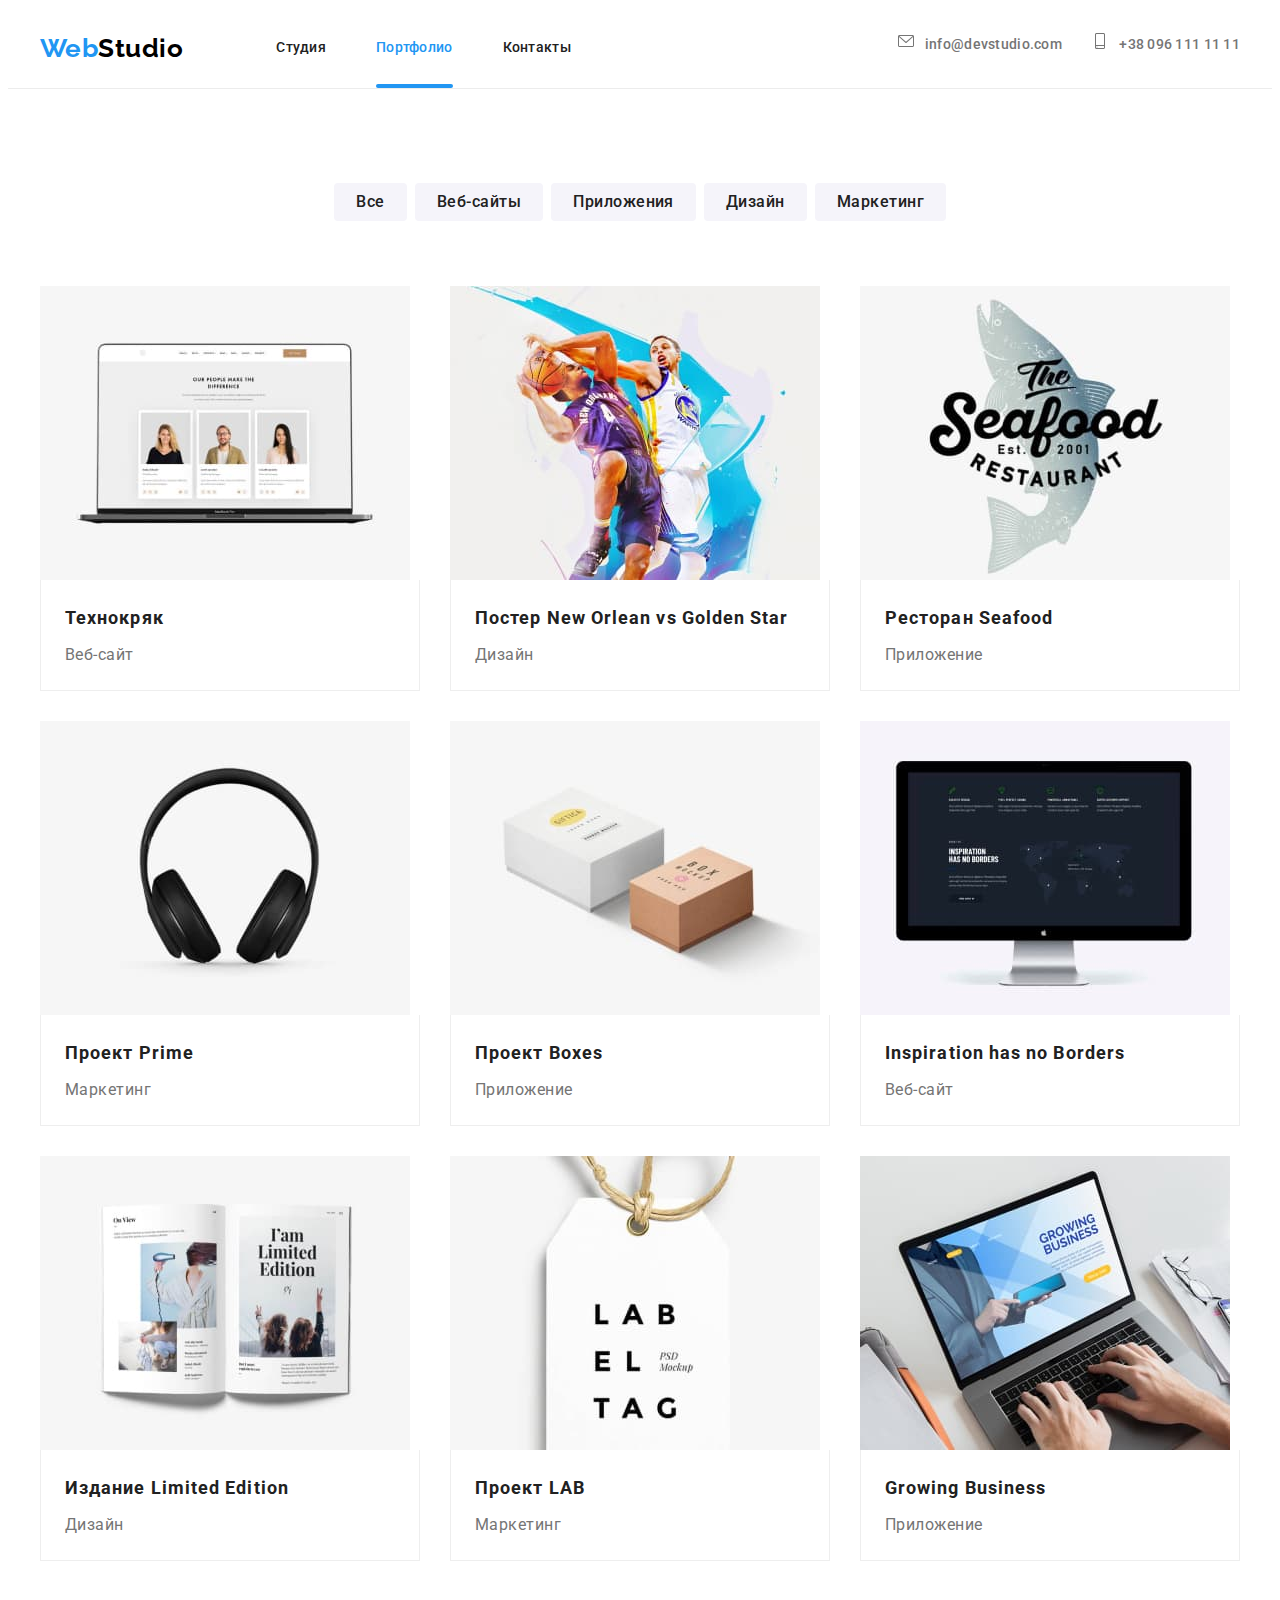
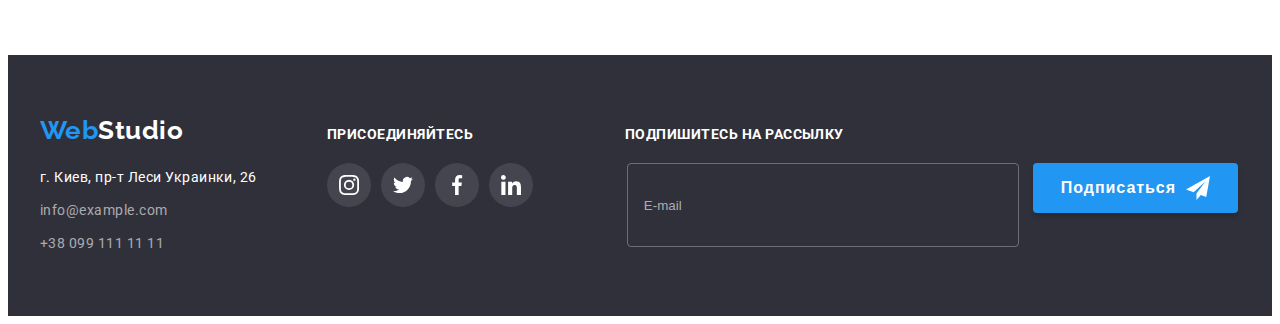
==== commit d25ae920: "adaptive images and bg" ====
--- a/portfolio.html
+++ b/portfolio.html
@@ -1,337 +1,527 @@
 <!DOCTYPE html>
 <html lang="ru">
-<head>
-    <meta charset="UTF-8">
-    <meta http-equiv="X-UA-Compatible" content="IE=edge">
-    <meta name="viewport" content="width=device-width, initial-scale=1.0">
+  <head>
+    <meta charset="UTF-8" />
+    <meta http-equiv="X-UA-Compatible" content="IE=edge" />
+    <meta name="viewport" content="width=device-width, initial-scale=1.0" />
     <title>Портфолио</title>
-    <link rel="preconnect" href="https://fonts.googleapis.com">
-    <link rel="preconnect" href="https://fonts.gstatic.com" crossorigin>
-    <link href="https://fonts.googleapis.com/css2?family=Raleway:wght@700&family=Roboto:wght@400;500;700;900&display=swap"
-        rel="stylesheet">
-    <link rel="stylesheet" href="https://cdnjs.cloudflare.com/ajax/libs/modern-normalize/1.1.0/modern-normalize.min.css" integrity="sha512-wpPYUAdjBVSE4KJnH1VR1HeZfpl1ub8YT/NKx4PuQ5NmX2tKuGu6U/JRp5y+Y8XG2tV+wKQpNHVUX03MfMFn9Q==" crossorigin="anonymous" referrerpolicy="no-referrer" />
-    <link rel="stylesheet" href="./css/main.min.css">
-  
-</head>
-<body>
+    <link rel="preconnect" href="https://fonts.googleapis.com" />
+    <link rel="preconnect" href="https://fonts.gstatic.com" crossorigin />
+    <link
+      href="https://fonts.googleapis.com/css2?family=Raleway:wght@700&family=Roboto:wght@400;500;700;900&display=swap"
+      rel="stylesheet"
+    />
+    <link
+      rel="stylesheet"
+      href="https://cdnjs.cloudflare.com/ajax/libs/modern-normalize/1.1.0/modern-normalize.min.css"
+      integrity="sha512-wpPYUAdjBVSE4KJnH1VR1HeZfpl1ub8YT/NKx4PuQ5NmX2tKuGu6U/JRp5y+Y8XG2tV+wKQpNHVUX03MfMFn9Q=="
+      crossorigin="anonymous"
+      referrerpolicy="no-referrer"
+    />
+    <link rel="stylesheet" href="./css/main.min.css" />
+  </head>
+  <body>
     <!-- Header -->
     <header class="page-header">
-        <div class="container page-header__container">
-            <nav class="page-header__navigation">
-                <a class="logo page-header__logo link" href="" lang="en">
-                    <span class="logo logo--accent">Web</span>Studio
-                </a>
-                <ul class="menu list">
-                    <li class="menu__item">
-                        <a class="menu__link link" href="./index.html">Студия</a>
-                    </li>
-                    <li class="menu__item">
-                        <a class="menu__link link menu__link--active" href="./portfolio.html">Портфолио</a>
-                    </li>
-                    <li class="menu__item">
-                        <a class="menu__link link" href="">Контакты</a>
-                    </li>
-                </ul>
-            </nav>
-            <button class="mobile-menu-btn is-open" type="button" data-menu-open>
-                <svg class="mobile-menu-btn__icon" width="40" height="40" aria-lebel="Переключатель мобильного меню">
-                    <use href="./images/icons.svg#icon-menu"></use>
-                </svg>
-            </button>
-            <ul class="contact list">
-                <li class="contact__item">
-                    <a class="contact__link link" href="mailto:info@devstudio.com">
-                        <svg class="contact__icon">
-                            <use href="./images/icons.svg#icon-envelope"></use>
-                        </svg>
-                        info@devstudio.com</a>
-                </li>
-                <li class="contact__item">
-                    <a class="contact__link link" href="tel:+380961111111">
-                        <svg class="contact__icon">
-                            <use href="./images/icons.svg#icon-smartphone"></use>
-                        </svg>
-                        +38 096 111 11 11</a>
-                </li>
-            </ul>
+      <div class="container page-header__container">
+        <nav class="page-header__navigation">
+          <a class="logo page-header__logo link" href="" lang="en">
+            <span class="logo logo--accent">Web</span>Studio
+          </a>
+          <ul class="menu list">
+            <li class="menu__item">
+              <a class="menu__link link" href="./index.html">Студия</a>
+            </li>
+            <li class="menu__item">
+              <a class="menu__link link menu__link--active" href="./portfolio.html">Портфолио</a>
+            </li>
+            <li class="menu__item">
+              <a class="menu__link link" href="">Контакты</a>
+            </li>
+          </ul>
+        </nav>
+        <button class="mobile-menu-btn is-open" type="button" data-menu-open>
+          <svg
+            class="mobile-menu-btn__icon"
+            width="40"
+            height="40"
+            aria-lebel="Переключатель мобильного меню"
+          >
+            <use href="./images/icons.svg#icon-menu"></use>
+          </svg>
+        </button>
+        <ul class="contact list">
+          <li class="contact__item">
+            <a class="contact__link link" href="mailto:info@devstudio.com">
+              <svg class="contact__icon">
+                <use href="./images/icons.svg#icon-envelope"></use>
+              </svg>
+              info@devstudio.com</a
+            >
+          </li>
+          <li class="contact__item">
+            <a class="contact__link link" href="tel:+380961111111">
+              <svg class="contact__icon">
+                <use href="./images/icons.svg#icon-smartphone"></use>
+              </svg>
+              +38 096 111 11 11</a
+            >
+          </li>
+        </ul>
+      </div>
+      <div class="mobile-menu" data-menu>
+        <div class="container mobile-menu__container">
+          <button class="mobile-menu__close-btn" type="button" data-menu-close>
+            <svg class="mobile-menu__close-icon" width="40" height="40">
+              <use href="./images/icons.svg#icon-close-menu"></use>
+            </svg>
+          </button>
+          <ul class="nav-list list">
+            <li class="nav-list__item">
+              <a href="./index.html" class="nav-list__link link">Студия</a>
+            </li>
+            <li class="nav-list__item">
+              <a href="./portfolio.html" class="nav-list__link link">Портфолио</a>
+            </li>
+            <li class="nav-list__item">
+              <a href="" class="nav-list__link link">Контакты</a>
+            </li>
+          </ul>
+          <ul class="contact-list list">
+            <li class="contact-list__item">
+              <a href="tel:+380961111111" class="contact-list__link link accent"
+                >+38 096 111 11 11</a
+              >
+            </li>
+            <li class="contact-list__item">
+              <a href="mailto:info@devstudio.com" class="contact-list__link link"
+                >info@devstudio.com</a
+              >
+            </li>
+          </ul>
+          <ul class="social-pages list">
+            <li class="social-pages__item">
+              <a href="" class="social-pages__link link">Instagram</a>
+            </li>
+            <li class="social-pages__item">
+              <a href="" class="social-pages__link link">Twitter</a>
+            </li>
+            <li class="social-pages__item">
+              <a href="" class="social-pages__link link">Facebook</a>
+            </li>
+            <li class="social-pages__item">
+              <a href="" class="social-pages__link link">LinkedIn</a>
+            </li>
+          </ul>
         </div>
-        <div class="mobile-menu" data-menu>
-            <div class="container mobile-menu__container">
-                <button class="mobile-menu__close-btn" type="button" data-menu-close>
-                    <svg class="mobile-menu__close-icon" width="40" height="40">
-                        <use href="./images/icons.svg#icon-close-menu"></use>
-                    </svg>
-                </button>
-                <ul class="nav-list list">
-                    <li class="nav-list__item">
-                        <a href="./index.html" class="nav-list__link link">Студия</a>
-                    </li>
-                    <li class="nav-list__item">
-                        <a href="./portfolio.html" class="nav-list__link link">Портфолио</a>
-                    </li>
-                    <li class="nav-list__item">
-                        <a href="" class="nav-list__link link">Контакты</a>
-                    </li>
-                </ul>
-                <ul class="contact-list list">
-                    <li class="contact-list__item">
-                        <a href="tel:+380961111111" class="contact-list__link link accent">+38 096 111 11 11</a>
-                    </li>
-                    <li class="contact-list__item">
-                        <a href="mailto:info@devstudio.com" class="contact-list__link link">info@devstudio.com</a>
-                    </li>
-                </ul>
-                <ul class="social-pages list">
-                    <li class="social-pages__item">
-                        <a href="" class="social-pages__link link">Instagram</a>
-                    </li>
-                    <li class="social-pages__item">
-                        <a href="" class="social-pages__link link">Twitter</a>
-                    </li>
-                    <li class="social-pages__item">
-                        <a href="" class="social-pages__link link">Facebook</a>
-                    </li>
-                    <li class="social-pages__item">
-                        <a href="" class="social-pages__link link">LinkedIn</a>
-                    </li>
-                </ul>
-            </div>
-        </div>
+      </div>
     </header>
     <!-- Портфолио -->
     <main>
-        <section class="portfolio">
-            <div class="container">
-                <h1 class="subtitle visually-hidden">Портфолио</h1>
-                <ul class="list portfolio-btn-list">
-                    <li class="portfolio-btn-item">
-                        <button class="portfolio-btn" type="button">Все</button>
-                    </li>
-                    <li class="portfolio-btn-item">
-                        <button class="portfolio-btn" type="button">Веб-сайты</button>
-                    </li>
-                    <li class="portfolio-btn-item">
-                        <button class="portfolio-btn" type="button">Приложения</button>
-                    </li>
-                    <li class="portfolio-btn-item">
-                        <button class="portfolio-btn" type="button">Дизайн</button>
-                    </li>
-                    <li class="portfolio-btn-item">
-                        <button class="portfolio-btn" type="button">Маркетинг</button>
-                    </li>
-                </ul>
-                <ul class="list portfolio-list">
-                    <li class="portfolio-list-item">
-                        <a class="portfolio-list-link link" href="">
-                            <div class="portfolio-img-wrap">
-                                <img class="portfolio-img" src="./images/projects/technokryak.jpg" alt="вебсайт" width="370" height="294">
-                                <p class="portfolio-card">
-                                    Ресурс предлагает комплексные предложения с разным уровнем функционала и сервисов. Все это позволит посетителю
-                                    получить исчерпывающие сведения компании или частном лице.
-                                </p>
-                            </div>                            
-                            <div class="portfolio-item first-card">
-                                <h2 class="portfolio-title">Технокряк</h2>
-                                <p class="portfolio-description">Веб-сайт</p>                                
-                            </div>                    
-                        </a>
-                    </li>
-                    <li class="portfolio-list-item">
-                        <a class="portfolio-list-link link" href="">
-                            <div class="portfolio-img-wrap">
-                                <img class="portfolio-img" src="./images/projects/new-orlean.jpg" alt="постер с баскетболистами" width="370" height="294">
-                                <p class="portfolio-card">
-                                    Ресурс предлагает комплексные предложения с разным уровнем функционала и сервисов. Все это позволит посетителю
-                                    получить исчерпывающие сведения компании или частном лице.
-                                </p>
-                            </div>                                                     
-                            <div class="portfolio-item">
-                                <h2 class="portfolio-title">Постер <span lang="en">New Orlean vs Golden Star</span></h2>
-                                <p class="portfolio-description">Дизайн</p>
-                            </div>
-                        </a>                                                
-                    </li>
-                    <li class="portfolio-list-item">
-                        <a class="portfolio-list-link link" href="">
-                            <div class="portfolio-img-wrap">
-                                <img class="portfolio-img" src="./images/projects/seafood.jpg" alt="Ресторан &#10077;The Seafood&#10078;" width="370" height="294">
-                                <p class="portfolio-card">
-                                    Ресурс предлагает комплексные предложения с разным уровнем функционала и сервисов. Все это позволит посетителю
-                                    получить исчерпывающие сведения компании или частном лице.
-                                </p>
-                            </div>                                                              
-                            <div class="portfolio-item">
-                                <h2 class="portfolio-title">Ресторан <span lang="en">Seafood</span></h2>
-                                <p class="portfolio-description">Приложение</p>
-                            </div>
-                        </a>                    
-                    </li>
-                    <li class="portfolio-list-item">
-                        <a class="portfolio-list-link link" href="">
-                            <div class="portfolio-img-wrap">
-                                <img class="portfolio-img" src="./images/projects/prime.jpg" alt="Наушники" width="370" height="294">
-                                <p class="portfolio-card">
-                                    Ресурс предлагает комплексные предложения с разным уровнем функционала и сервисов. Все это позволит посетителю
-                                    получить исчерпывающие сведения компании или частном лице.
-                                </p>
-                            </div>                              
-                            <div class="portfolio-item">
-                                <h2 class="portfolio-title">Проект <span lang="en">Prime</span></h2>
-                                <p class="portfolio-description">Маркетинг</p>
-                            </div>
-                        </a>                                                
-                    </li>
-                    <li class="portfolio-list-item">
-                        <a class="portfolio-list-link link" href="">
-                            <div class="portfolio-img-wrap">
-                                <img class="portfolio-img" src="./images/projects/boxes.jpg" alt="2 коробки" width="370" height="294">
-                                <p class="portfolio-card">
-                                    Ресурс предлагает комплексные предложения с разным уровнем функционала и сервисов. Все это позволит посетителю
-                                    получить исчерпывающие сведения компании или частном лице.
-                                </p>
-                            </div>                              
-                            <div class="portfolio-item">
-                                <h2 class="portfolio-title">Проект <span lang="en">Boxes</span></h2>
-                                <p class="portfolio-description">Приложение</p>
-                            </div>
-                        </a>                                                
-                    </li>
-                    <li class="portfolio-list-item">
-                        <a class="portfolio-list-link link" href="">
-                            <div class="portfolio-img-wrap">
-                                <img class="portfolio-img" src="./images/projects/inspiration.jpg" alt="Монитор" width="370" height="294">
-                                <p class="portfolio-card">
-                                    Ресурс предлагает комплексные предложения с разным уровнем функционала и сервисов. Все это позволит посетителю
-                                    получить исчерпывающие сведения компании или частном лице.
-                                </p>
-                            </div>                              
-                            <div class="portfolio-item">
-                                <h2 class="portfolio-title" lang="en">Inspiration has no Borders</h2>
-                                <p class="portfolio-description">Веб-сайт</p>
-                            </div>
-                        </a>                                                
-                    </li>
-                    <li class="portfolio-list-item">
-                        <a class="portfolio-list-link link" href="">
-                            <div class="portfolio-img-wrap">
-                                <img class="portfolio-img" src="./images/projects/lmt-edition.jpg" alt="Журнал" width="370" height="294">
-                                <p class="portfolio-card">
-                                    Ресурс предлагает комплексные предложения с разным уровнем функционала и сервисов. Все это позволит посетителю
-                                    получить исчерпывающие сведения компании или частном лице.
-                                </p>
-                            </div>                              
-                            <div class="portfolio-item">
-                                <h2 class="portfolio-title">Издание <span lang="en">Limited Edition</span></h2>
-                                <p class="portfolio-description">Дизайн</p>
-                            </div>
-                        </a>                                                
-                    </li>
-                    <li class="portfolio-list-item">
-                        <a class="portfolio-list-link link" href="">
-                            <div class="portfolio-img-wrap">
-                                <img class="portfolio-img" src="./images/projects/lab.jpg" alt="Ярлык с лейблом" width="370" height="294">
-                                <p class="portfolio-card">
-                                    Ресурс предлагает комплексные предложения с разным уровнем функционала и сервисов. Все это позволит посетителю
-                                    получить исчерпывающие сведения компании или частном лице.
-                                </p>
-                            </div>                              
-                            <div class="portfolio-item">
-                                <h2 class="portfolio-title">Проект <span lang="en">LAB</span></h2>
-                                <p class="portfolio-description">Маркетинг</p>
-                            </div>
-                        </a>                                                
-                    </li>
-                    <li class="portfolio-list-item">
-                        <a class="portfolio-list-link link" href="">
-                            <div class="portfolio-img-wrap">
-                                <img class="portfolio-img" src="./images/projects/grw-business.jpg" alt="Человек печатает на ноутбуке" width="370" height="294">
-                                <p class="portfolio-card">
-                                    Ресурс предлагает комплексные предложения с разным уровнем функционала и сервисов. Все это позволит посетителю
-                                    получить исчерпывающие сведения компании или частном лице.
-                                </p>
-                            </div>                              
-                            <div class="portfolio-item">
-                                <h2 class="portfolio-title" lang="en">Growing Business</h2>
-                                <p class="portfolio-description">Приложение</p>
-                            </div>
-                        </a>                                                
-                    </li>
-                </ul>
-            </div>            
-        </section>    
-        
+      <section class="portfolio">
+        <div class="container">
+          <h1 class="subtitle visually-hidden">Портфолио</h1>
+          <ul class="list portfolio-btn-list">
+            <li class="portfolio-btn-item">
+              <button class="portfolio-btn" type="button">Все</button>
+            </li>
+            <li class="portfolio-btn-item">
+              <button class="portfolio-btn" type="button">Веб-сайты</button>
+            </li>
+            <li class="portfolio-btn-item">
+              <button class="portfolio-btn" type="button">Приложения</button>
+            </li>
+            <li class="portfolio-btn-item">
+              <button class="portfolio-btn" type="button">Дизайн</button>
+            </li>
+            <li class="portfolio-btn-item">
+              <button class="portfolio-btn" type="button">Маркетинг</button>
+            </li>
+          </ul>
+          <ul class="list portfolio-list">
+            <li class="portfolio-list-item">
+              <a class="portfolio-list-link link" href="">
+                <div class="portfolio-img-wrap">
+                  <picture>
+                    <source
+                      srcset="
+                        ./images/desktop/portfolio/project_1@1x.jpg 1x,
+                        ./images/desktop/portfolio/project_1@2x.jpg 2x
+                      "
+                      media="(min-width: 1200px)"
+                    />
+                    <source
+                      srcset="
+                        ./images/tablet/portfolio/project_1@1x.jpg 1x,
+                        ./images/tablet/portfolio/project_1@2x.jpg 2x
+                      "
+                      media="(min-width: 768px)"
+                    />
+                    <source
+                      srcset="
+                        ./images/mobile/portfolio/project_1@1x.jpg 1x,
+                        ./images/mobile/portfolio/project_1@2x.jpg 2x
+                      "
+                      media="(max-width: 767px)"
+                    />
+                    <img
+                      src="./images/mobile/portfolio/project_1@1x.jpg"
+                      alt="вебсайт"
+                    />
+                  </picture>
+
+                  <p class="portfolio-card">
+                    Ресурс предлагает комплексные предложения с разным уровнем функционала и
+                    сервисов. Все это позволит посетителю получить исчерпывающие сведения компании
+                    или частном лице.
+                  </p>
+                </div>
+                <div class="portfolio-item first-card">
+                  <h2 class="portfolio-title">Технокряк</h2>
+                  <p class="portfolio-description">Веб-сайт</p>
+                </div>
+              </a>
+            </li>
+            <li class="portfolio-list-item">
+              <a class="portfolio-list-link link" href="">
+                <div class="portfolio-img-wrap">
+                    <picture>
+                        <source srcset="
+                            ./images/desktop/portfolio/project_2@1x.jpg 1x,
+                            ./images/desktop/portfolio/project_2@2x.jpg 2x
+                            " media="(min-width: 1200px)" />
+                        <source srcset="
+                            ./images/tablet/portfolio/project_2@1x.jpg 1x,
+                            ./images/tablet/portfolio/project_2@2x.jpg 2x
+                            " media="(min-width: 768px)" />
+                        <source srcset="
+                            ./images/mobile/portfolio/project_2@1x.jpg 1x,
+                            ./images/mobile/portfolio/project_2@2x.jpg 2x
+                            " media="(max-width: 767px)" />
+                        <img src="./images/mobile/portfolio/project_2@1x.jpg" alt="постер с баскетболистами"
+                             />
+                    </picture>                    
+                  <p class="portfolio-card">
+                    Ресурс предлагает комплексные предложения с разным уровнем функционала и
+                    сервисов. Все это позволит посетителю получить исчерпывающие сведения компании
+                    или частном лице.
+                  </p>
+                </div>
+                <div class="portfolio-item">
+                  <h2 class="portfolio-title">
+                    Постер <span lang="en">New Orlean vs Golden Star</span>
+                  </h2>
+                  <p class="portfolio-description">Дизайн</p>
+                </div>
+              </a>
+            </li>
+            <li class="portfolio-list-item">
+              <a class="portfolio-list-link link" href="">
+                <div class="portfolio-img-wrap">
+                    <picture>
+                        <source srcset="
+                            ./images/desktop/portfolio/project_3@1x.jpg 1x,
+                            ./images/desktop/portfolio/project_3@2x.jpg 2x
+                            " media="(min-width: 1200px)" />
+                        <source srcset="
+                            ./images/tablet/portfolio/project_3@1x.jpg 1x,
+                            ./images/tablet/portfolio/project_3@2x.jpg 2x
+                            " media="(min-width: 768px)" />
+                        <source srcset="
+                            ./images/mobile/portfolio/project_3@1x.jpg 1x,
+                            ./images/mobile/portfolio/project_3@2x.jpg 2x
+                            " media="(max-width: 767px)" />
+                        <img
+                            src="./images/mobile/portfolio/project_3@1x.jpg"
+                            alt="Ресторан &#10077;The Seafood&#10078;"                            
+                        />
+                    </picture>
+                  <p class="portfolio-card">
+                    Ресурс предлагает комплексные предложения с разным уровнем функционала и
+                    сервисов. Все это позволит посетителю получить исчерпывающие сведения компании
+                    или частном лице.
+                  </p>
+                </div>
+                <div class="portfolio-item">
+                  <h2 class="portfolio-title">Ресторан <span lang="en">Seafood</span></h2>
+                  <p class="portfolio-description">Приложение</p>
+                </div>
+              </a>
+            </li>
+            <li class="portfolio-list-item">
+              <a class="portfolio-list-link link" href="">
+                <div class="portfolio-img-wrap">
+                    <picture>
+                        <source srcset="
+                            ./images/desktop/portfolio/project_4@1x.jpg 1x,
+                            ./images/desktop/portfolio/project_4@2x.jpg 2x
+                            " media="(min-width: 1200px)" />
+                        <source srcset="
+                            ./images/tablet/portfolio/project_4@1x.jpg 1x,
+                            ./images/tablet/portfolio/project_4@2x.jpg 2x
+                            " media="(min-width: 768px)" />
+                        <source srcset="
+                            ./images/mobile/portfolio/project_4@1x.jpg 1x,
+                            ./images/mobile/portfolio/project_4@2x.jpg 2x
+                            " media="(max-width: 767px)" />
+                        <img src="./images/mobile/portfolio/project_4@1x.jpg" alt="Наушники" />
+                    </picture>                  
+                  <p class="portfolio-card">
+                    Ресурс предлагает комплексные предложения с разным уровнем функционала и
+                    сервисов. Все это позволит посетителю получить исчерпывающие сведения компании
+                    или частном лице.
+                  </p>
+                </div>
+                <div class="portfolio-item">
+                  <h2 class="portfolio-title">Проект <span lang="en">Prime</span></h2>
+                  <p class="portfolio-description">Маркетинг</p>
+                </div>
+              </a>
+            </li>
+            <li class="portfolio-list-item">
+              <a class="portfolio-list-link link" href="">
+                <div class="portfolio-img-wrap">
+                    <picture>
+                        <source srcset="
+                            ./images/desktop/portfolio/project_5@1x.jpg 1x,
+                            ./images/desktop/portfolio/project_5@2x.jpg 2x
+                            " media="(min-width: 1200px)" />
+                        <source srcset="
+                            ./images/tablet/portfolio/project_5@1x.jpg 1x,
+                            ./images/tablet/portfolio/project_5@2x.jpg 2x
+                            " media="(min-width: 768px)" />
+                        <source srcset="
+                            ./images/mobile/portfolio/project_5@1x.jpg 1x,
+                            ./images/mobile/portfolio/project_5@2x.jpg 2x
+                            " media="(max-width: 767px)" />
+                        <img
+                            src="./images/mobile/portfolio/project_5@1x.jpg"
+                            alt="2 коробки"                            
+                        />
+                    </picture>
+                  <p class="portfolio-card">
+                    Ресурс предлагает комплексные предложения с разным уровнем функционала и
+                    сервисов. Все это позволит посетителю получить исчерпывающие сведения компании
+                    или частном лице.
+                  </p>
+                </div>
+                <div class="portfolio-item">
+                  <h2 class="portfolio-title">Проект <span lang="en">Boxes</span></h2>
+                  <p class="portfolio-description">Приложение</p>
+                </div>
+              </a>
+            </li>
+            <li class="portfolio-list-item">
+              <a class="portfolio-list-link link" href="">
+                <div class="portfolio-img-wrap">
+                    <picture>
+                        <source srcset="
+                            ./images/desktop/portfolio/project_6@1x.jpg 1x,
+                            ./images/desktop/portfolio/project_6@2x.jpg 2x
+                            " media="(min-width: 1200px)" />
+                        <source srcset="
+                            ./images/tablet/portfolio/project_6@1x.jpg 1x,
+                            ./images/tablet/portfolio/project_6@2x.jpg 2x
+                            " media="(min-width: 768px)" />
+                        <source srcset="
+                            ./images/mobile/portfolio/project_6@1x.jpg 1x,
+                            ./images/mobile/portfolio/project_6@2x.jpg 2x
+                            " media="(max-width: 767px)" />
+                        <img src="./images/mobile/portfolio/project_6@1x.jpg" alt="Монитор"/>
+                    </picture>                  
+                  <p class="portfolio-card">
+                    Ресурс предлагает комплексные предложения с разным уровнем функционала и
+                    сервисов. Все это позволит посетителю получить исчерпывающие сведения компании
+                    или частном лице.
+                  </p>
+                </div>
+                <div class="portfolio-item">
+                  <h2 class="portfolio-title" lang="en">Inspiration has no Borders</h2>
+                  <p class="portfolio-description">Веб-сайт</p>
+                </div>
+              </a>
+            </li>
+            <li class="portfolio-list-item">
+              <a class="portfolio-list-link link" href="">
+                <div class="portfolio-img-wrap">
+                    <picture>
+                        <source srcset="
+                            ./images/desktop/portfolio/project_7@1x.jpg 1x,
+                            ./images/desktop/portfolio/project_7@2x.jpg 2x
+                            " media="(min-width: 1200px)" />
+                        <source srcset="
+                            ./images/tablet/portfolio/project_7@1x.jpg 1x,
+                            ./images/tablet/portfolio/project_7@2x.jpg 2x
+                            " media="(min-width: 768px)" />
+                        <source srcset="
+                            ./images/mobile/portfolio/project_7@1x.jpg 1x,
+                            ./images/mobile/portfolio/project_7@2x.jpg 2x
+                            " media="(max-width: 767px)" />
+                        <img
+                        src="./images/mobile/portfolio/project_7@1x.jpg"
+                        alt="Журнал"
+                        
+                        />
+                    </picture>
+                  <p class="portfolio-card">
+                    Ресурс предлагает комплексные предложения с разным уровнем функционала и
+                    сервисов. Все это позволит посетителю получить исчерпывающие сведения компании
+                    или частном лице.
+                  </p>
+                </div>
+                <div class="portfolio-item">
+                  <h2 class="portfolio-title">Издание <span lang="en">Limited Edition</span></h2>
+                  <p class="portfolio-description">Дизайн</p>
+                </div>
+              </a>
+            </li>
+            <li class="portfolio-list-item">
+              <a class="portfolio-list-link link" href="">
+                <div class="portfolio-img-wrap">
+                    <picture>
+                        <source srcset="
+                            ./images/desktop/portfolio/project_8@1x.jpg 1x,
+                            ./images/desktop/portfolio/project_8@2x.jpg 2x
+                            " media="(min-width: 1200px)" />
+                        <source srcset="
+                            ./images/tablet/portfolio/project_8@1x.jpg 1x,
+                            ./images/tablet/portfolio/project_8@2x.jpg 2x
+                            " media="(min-width: 768px)" />
+                        <source srcset="
+                            ./images/mobile/portfolio/project_8@1x.jpg 1x,
+                            ./images/mobile/portfolio/project_8@2x.jpg 2x
+                            " media="(max-width: 767px)" />
+                        <img src="./images/mobile/portfolio/project_8@1x.jpg" alt="Ярлык с лейблом"/>                            
+                    </picture>
+                  
+                  <p class="portfolio-card">
+                    Ресурс предлагает комплексные предложения с разным уровнем функционала и
+                    сервисов. Все это позволит посетителю получить исчерпывающие сведения компании
+                    или частном лице.
+                  </p>
+                </div>
+                <div class="portfolio-item">
+                  <h2 class="portfolio-title">Проект <span lang="en">LAB</span></h2>
+                  <p class="portfolio-description">Маркетинг</p>
+                </div>
+              </a>
+            </li>
+            <li class="portfolio-list-item">
+              <a class="portfolio-list-link link" href="">
+                <div class="portfolio-img-wrap">
+                    <picture>
+                        <source srcset="
+                            ./images/desktop/portfolio/project_9@1x.jpg 1x,
+                            ./images/desktop/portfolio/project_9@2x.jpg 2x
+                            " media="(min-width: 1200px)" />
+                        <source srcset="
+                            ./images/tablet/portfolio/project_9@1x.jpg 1x,
+                            ./images/tablet/portfolio/project_9@2x.jpg 2x
+                            " media="(min-width: 768px)" />
+                        <source srcset="
+                            ./images/mobile/portfolio/project_9@1x.jpg 1x,
+                            ./images/mobile/portfolio/project_9@2x.jpg 2x
+                            " media="(max-width: 767px)" />
+                        <img src="./images/mobile/portfolio/project_9@1x.jpg" alt="Человек печатает на ноутбуке"  />
+                    </picture>                  
+                  <p class="portfolio-card">
+                    Ресурс предлагает комплексные предложения с разным уровнем функционала и
+                    сервисов. Все это позволит посетителю получить исчерпывающие сведения компании
+                    или частном лице.
+                  </p>
+                </div>
+                <div class="portfolio-item">
+                  <h2 class="portfolio-title" lang="en">Growing Business</h2>
+                  <p class="portfolio-description">Приложение</p>
+                </div>
+              </a>
+            </li>
+          </ul>
+        </div>
+      </section>
     </main>
     <!-- Footer -->
     <footer class="page-footer">
-        <div class="container page-footer__container">
-            <div class="page-footer__address">
-                <a class="logo page-footer__logo link" href="" lang="en">
-                    <span class="logo logo--accent">Web</span>Studio
+      <div class="container page-footer__container">
+        <div class="page-footer__address">
+          <a class="logo page-footer__logo link" href="" lang="en">
+            <span class="logo logo--accent">Web</span>Studio
+          </a>
+          <address>
+            <ul class="address list">
+              <li class="address__item">
+                <a
+                  class="address__link link white-theme"
+                  href="https://goo.gl/maps/BCof7u3j1q6mSy856"
+                  target="_blank"
+                  rel="noopener nofollow noreferrer"
+                  >г. Киев, пр-т Леси Украинки, 26
                 </a>
-                <address>
-                    <ul class="address list">
-                        <li class="address__item">
-                            <a class="address__link link white-theme" href="https://goo.gl/maps/BCof7u3j1q6mSy856"
-                                target="_blank" rel="noopener nofollow noreferrer">г. Киев, пр-т Леси Украинки, 26
-                            </a>
-                        </li>
-                        <li class="address__item">
-                            <a class="address__link link" href="mailto:info@example.com">info@example.com</a>
-                        </li>
-                        <li class="address__item">
-                            <a class="address__link link" href="tel:+380991111111">+38 099 111 11 11</a>
-                        </li>
-                    </ul>
-                </address>
-            </div>
-            <div class="social-box">
-                <p class="page-footer__title white-theme">присоединяйтесь</p>
-                <ul class="social-list list">
-                    <li class="social-list__item">
-                        <a href="" class="social-list__link social-box__link">
-                            <svg class="social-list__icon" width="20" height="20">
-                                <use href="./images/icons.svg#icon-instagram"></use>
-                            </svg>
-                        </a>
-                    </li>
-                    <li class="social-list__item">
-                        <a href="" class="social-list__link">
-                            <svg class="social-list__icon" width="20" height="20">
-                                <use href="./images/icons.svg#icon-twitter"></use>
-                            </svg>
-                        </a>
-                    </li>
-                    <li class="social-list__item">
-                        <a href="" class="social-list__link">
-                            <svg class="social-list__icon" width="20" height="20">
-                                <use href="./images/icons.svg#icon-facebook"></use>
-                            </svg>
-                        </a>
-                    </li>
-                    <li class="social-list__item">
-                        <a href="" class="social-list__link">
-                            <svg class="social-list__icon" width="20" height="20">
-                                <use href="./images/icons.svg#icon-linkedin"></use>
-                            </svg>
-                        </a>
-                    </li>
-                </ul>
-            </div>
-            <div class="newsletter-box">
-                <p class="page-footer__title white-theme">Подпишитесь на рассылку</p>
-                <form class="newsletter-form">
-                    <input class="newsletter-form__input" type="email" name="email" id="email" placeholder="E-mail"
-                        autocomplete="off" required />
-                    <button class="btn newsletter-form__btn" type="submit">
-                        Подписаться
-                        <svg class="newsletter-form__icon" width="24" height="24">
-                            <use href="./images/icons.svg#icon-send"></use>
-                        </svg>
-                    </button>
-                </form>
-            </div>
+              </li>
+              <li class="address__item">
+                <a class="address__link link" href="mailto:info@example.com">info@example.com</a>
+              </li>
+              <li class="address__item">
+                <a class="address__link link" href="tel:+380991111111">+38 099 111 11 11</a>
+              </li>
+            </ul>
+          </address>
         </div>
+        <div class="social-box">
+          <p class="page-footer__title white-theme">присоединяйтесь</p>
+          <ul class="social-list list">
+            <li class="social-list__item">
+              <a href="" class="social-list__link social-box__link">
+                <svg class="social-list__icon" width="20" height="20">
+                  <use href="./images/icons.svg#icon-instagram"></use>
+                </svg>
+              </a>
+            </li>
+            <li class="social-list__item">
+              <a href="" class="social-list__link">
+                <svg class="social-list__icon" width="20" height="20">
+                  <use href="./images/icons.svg#icon-twitter"></use>
+                </svg>
+              </a>
+            </li>
+            <li class="social-list__item">
+              <a href="" class="social-list__link">
+                <svg class="social-list__icon" width="20" height="20">
+                  <use href="./images/icons.svg#icon-facebook"></use>
+                </svg>
+              </a>
+            </li>
+            <li class="social-list__item">
+              <a href="" class="social-list__link">
+                <svg class="social-list__icon" width="20" height="20">
+                  <use href="./images/icons.svg#icon-linkedin"></use>
+                </svg>
+              </a>
+            </li>
+          </ul>
+        </div>
+        <div class="newsletter-box">
+          <p class="page-footer__title white-theme">Подпишитесь на рассылку</p>
+          <form class="newsletter-form">
+            <input
+              class="newsletter-form__input"
+              type="email"
+              name="email"
+              id="email"
+              placeholder="E-mail"
+              autocomplete="off"
+              required
+            />
+            <button class="btn newsletter-form__btn" type="submit">
+              Подписаться
+              <svg class="newsletter-form__icon" width="24" height="24">
+                <use href="./images/icons.svg#icon-send"></use>
+              </svg>
+            </button>
+          </form>
+        </div>
+      </div>
     </footer>
-<script src="./mobile-menu.js"></script>
-</body>
-</html>+    <script src="./mobile-menu.js"></script>
+  </body>
+</html>
--- a/css/main.min.css
+++ b/css/main.min.css
@@ -1,2 +1,2 @@
-:root{--accent-color: #2196F3;--white-color: #FFFFFF;--btn-color: #188CE8;--main-font: #212121;--secondary-font: #757575;--adr-color: rgba(255, 255, 255, 0.6);--bgc-color: #FFFFFF;--logo-black-color: #000000;--secondary-bgc-color: #2F303A;--hero-bg-color: #C4C4C4;--third-bgc-color: #F5F4FA;--border-header: #ECECEC;--border-card: #EEEEEE;--svg-list-color: #AFB1B8;--main-font-family: 'Roboto', sans-serif;--secondary-font-family: 'Raleway', sans-serif}.visually-hidden{position:absolute;width:1px;height:1px;margin:-1px;border:0;padding:0;white-space:nowrap;clip-path:inset(100%);clip:rect(0 0 0 0);overflow:hidden}.feature__wrapper,.clients__link,.newsletter-form__btn,.modal__close-btn{display:flex;justify-content:center;align-items:center}h1,h2,h3,h4,h5,h6,p,ul,ol{margin-top:0;margin-bottom:0}ul,ol{padding-left:0}img{display:block}.link{text-decoration:none}body{font-family:var(--main-font-family);letter-spacing:0.03em;color:var(--main-font);background-color:var(--bgc-color)}.list{list-style:none;font-style:normal;display:flex}.container{width:100%;padding-left:15px;padding-right:15px}@media screen and (min-width: 480px){.container{width:480px;margin-left:auto;margin-right:auto}}@media screen and (min-width: 768px){.container{width:768px}}@media screen and (min-width: 1200px){.container{width:1200px}}@media screen and (max-width: 767.98px){.mobile-menu{position:fixed;top:0;left:0;z-index:99;width:100%;height:100%;background-color:var(--white-color);opacity:0;visibility:hidden;pointer-events:none;transition:opacity 250ms cubic-bezier(0.4, 0, 0.2, 1),visibility 250ms cubic-bezier(0.4, 0, 0.2, 1)}.mobile-menu.is-open{opacity:1;visibility:visible;pointer-events:auto}.mobile-menu__container{position:relative;padding-top:48px;padding-bottom:48px;padding-left:40px}.mobile-menu__close-btn{position:absolute;top:10px;right:15px;background-color:transparent;padding:0;border:none;line-height:0;transition:fill 250ms cubic-bezier(0.4, 0, 0.2, 1)}.mobile-menu__close-btn:hover,.mobile-menu__close-btn:focus{fill:var(--accent-color)}.nav-list,.contact-list{display:block}.nav-list__item:not(:last-child){margin-bottom:32px}.nav-list__item:last-child{margin-bottom:306px}.nav-list__link{font-weight:500;font-size:40px;line-height:1.175;letter-spacing:0.02em;color:var(--main-font);transition:color 250ms cubic-bezier(0.4, 0, 0.2, 1)}.nav-list__link:hover,.nav-list__link:focus{color:var(--accent-color)}.contact-list__item:not(:last-child){margin-bottom:32px}.contact-list__item:last-child{margin-bottom:64px}.contact-list__link{font-weight:500;font-size:24px;line-height:1.16;letter-spacing:0.02em;color:var(--secondary-font)}.accent{font-size:34px;line-height:1.176;color:var(--accent-color)}.social-pages__item:not(:last-child){padding-right:10px;border-right:1px solid rgba(33,33,33,0.2)}.social-pages__item:not(:first-child){margin-left:10px}.social-pages__link{font-weight:500;font-size:18px;line-height:1.22;letter-spacing:0.02em;color:var(--accent-color)}}@media screen and (min-width: 768px){.mobile-menu{display:none}}.btn{min-width:200px;font-weight:700;font-size:16px;line-height:1.88;letter-spacing:0.06em;background-color:var(--accent-color);color:var(--white-color);cursor:pointer;border-radius:4px;border:none;transition:background-color 250ms cubic-bezier(0.4, 0, 0.2, 1)}.btn:hover,.btn:focus{background-color:var(--btn-color)}.logo{font-family:var(--secondary-font-family);font-weight:700;font-size:24px;line-height:1.16;color:var(--logo-black-color)}.logo--accent{color:var(--accent-color)}@media screen and (min-width: 1200px){.logo{font-size:26px;line-height:1.19}}.subtitle{font-weight:700;font-size:36px;line-height:1.18;text-align:center;margin-bottom:50px}.description{font-size:14px;line-height:1.71;color:var(--secondary-font)}.page-header{border-bottom:1px solid var(--border-header)}.page-header__container{display:flex;justify-content:space-between;align-items:center}@media screen and (max-width: 767.98px){.menu{display:none}.contact{display:none}.mobile-menu-btn{background-color:transparent;border:none;padding:0;line-height:0;transition:fill 250ms cubic-bezier(0.4, 0, 0.2, 1)}.mobile-menu-btn:hover,.mobile-menu-btn:focus{fill:var(--accent-color)}.page-header{padding-top:10px;padding-bottom:10px}}@media screen and (min-width: 768px){.mobile-menu-btn{display:none}.contact{display:block}.page-header__navigation{display:flex;align-items:center}.page-header__logo{margin-right:88px}.menu__item{position:relative}.menu__item:not(:last-child){margin-right:50px}.menu__item:last-child{margin-right:84px}.menu__link{display:flex;font-weight:500;font-size:14px;line-height:1.14;letter-spacing:0.02em;color:var(--main-font);padding-top:32px;padding-bottom:32px;transition:color 250ms cubic-bezier(0.4, 0, 0.2, 1)}.menu__link:hover,.menu__link:focus{color:var(--accent-color)}.menu__link--active{color:var(--accent-color)}.menu__link--active::after{content:'';display:block;position:absolute;bottom:0px;background-color:var(--accent-color);width:100%;height:4px;border-radius:2px}.contact__item:not(:last-child){margin-bottom:10px}.contact__link{font-weight:500;font-size:12px;line-height:1.16;letter-spacing:0.02em;color:var(--secondary-font);transition:color 250ms cubic-bezier(0.4, 0, 0.2, 1)}.contact__link:hover,.contact__link:focus{color:var(--accent-color)}.address-link:focus,.address-link:hover{color:var(--accent-color)}.contact__icon{margin-right:8px;width:14px;height:14px;fill:var(--secondary-font);transition:fill 250ms cubic-bezier(0.4, 0, 0.2, 1)}.contact__link:hover .contact__icon,.contact__link:focus .contact__icon{fill:var(--accent-color)}}@media screen and (min-width: 1200px){.contact{display:flex}.contact__item:not(:last-child){margin-right:30px}.page-header__logo{margin-right:93px}.contact__link{font-size:14px;padding-top:32px;padding-bottom:32px}.contact__icon{width:16px;height:16px}}.hero{padding-top:118px;padding-bottom:118px;margin-right:auto;margin-left:auto;max-width:1600px;background-color:var(--hero-bg-color);background-image:linear-gradient(rgba(47,48,58,0.4), rgba(47,48,58,0.4)),url("../images/hero/bg-hero.jpg");background-size:cover;background-repeat:no-repeat}.hero__title{max-width:360px;font-weight:900;font-size:26px;line-height:1.62;text-align:center;letter-spacing:0.06em;text-transform:uppercase;margin-bottom:30px;margin-left:auto;margin-right:auto}.hero__modal-btn{display:block;padding:10px 32px;margin-left:auto;margin-right:auto}@media screen and (min-width: 1200px){.hero{padding-top:200px;padding-bottom:200px}.hero__title{max-width:696px;font-size:44px;line-height:1.36}}.feature{padding-top:60px;padding-bottom:60px}.feature__wrapper{max-width:450px;height:120px;background-color:var(--third-bgc-color);margin-bottom:30px}.feature__title{font-weight:700;font-size:14px;line-height:1.14;text-transform:uppercase;text-align:center;margin-bottom:10px}@media screen and (max-width: 767.98px){.feature__list{display:block}.feature__item:not(:last-child){margin-bottom:30px}}@media screen and (min-width: 768px){.feature__list{flex-wrap:wrap;margin:-15px}.feature__item{width:calc((100% - 60px) / 2);margin:15px}.feature__wrapper{width:354px}.feature__title{text-align:left}}@media screen and (min-width: 1200px){.feature{padding-top:94px;padding-bottom:94px}.feature__item{width:calc((100% - 120px) / 4);margin:15px}.feature__wrapper{width:270px}}.work{display:none}@media screen and (min-width: 1200px){.work{display:block;padding-bottom:94px}.work__description{position:absolute;width:100%;height:70px;bottom:0;background-color:rgba(47,48,58,0.8);font-weight:700;font-size:14px;line-height:1.14;text-align:center;text-transform:uppercase;padding-top:27px;padding-bottom:27px}.work__item{position:relative}.work__item:not(:last-child){margin-right:30px}}.team{background-color:var(--third-bgc-color);padding-top:60px;padding-bottom:60px}.team__main-title{font-size:28px;margin-bottom:30px}.team__wrapper{background-color:var(--white-color);border-radius:0px 0px 4px 4px;box-shadow:0px 1px 3px rgba(0,0,0,0.12),0px 1px 1px rgba(0,0,0,0.14),0px 2px 1px rgba(0,0,0,0.2)}.team__img{width:100%;object-fit:contain}.team__title{font-weight:500;font-size:16px;line-height:1.18;margin-bottom:10px;text-align:center}.team__description{text-align:center;margin-bottom:16px}.team__card{padding-top:30px;padding-bottom:24px}@media screen and (max-width: 767.98px){.team__list{display:block}.team__item:not(:last-child){margin-bottom:30px}}@media screen and (min-width: 480px){.team__img{width:450px;height:460px;object-fit:fill}}@media screen and (min-width: 768px){.team__list{display:flex;flex-wrap:wrap;margin:-15px}.team__img{width:354px;height:374px}.team__item{width:calc((100% - 60px) / 2);margin:15px}}@media screen and (min-width: 1200px){.team{padding-top:94px;padding-bottom:94px}.team__img{width:270px;height:260px}.team__list{flex-wrap:no-wrap}.team__item{width:calc((100% - 120px) / 4)}.team__card{padding-bottom:30px}}.clients{padding-top:60px;padding-bottom:60px}.clients__list{margin:-15px;flex-wrap:wrap}.clients__item{width:calc((100% - 60px) / 2);margin:15px}.clients_main-title{font-size:28px;margin-bottom:30px}.clients__link{height:92px;border:1px solid var(--svg-list-color);border-radius:4px;fill:var(--svg-list-color);transition:border 250ms cubic-bezier(0.4, 0, 0.2, 1)}.clients__link:hover,.clients__link:focus{border:1px solid var(--accent-color)}.clients__icon{transition:fill 250ms cubic-bezier(0.4, 0, 0.2, 1)}.clients__link:hover .clients__icon,.clients__link:focus .clients__icon{fill:var(--accent-color)}@media screen and (min-width: 768px){.clients__item{width:calc((100% - 90px) / 3)}}@media screen and (min-width: 1200px){.clients{padding-top:94px;padding-bottom:94px}.clients__item{width:calc((100% - 180px) / 6)}.clients_main-title{font-size:36px;margin-bottom:50px}}.page-footer{background-color:var(--secondary-bgc-color);padding-top:60px;padding-bottom:60px}.page-footer__logo{display:block;text-align:center;margin-bottom:20px;color:var(--white-color)}.address{display:block;text-align:center}.page-footer__title{display:block;text-align:center;font-weight:700;font-size:14px;line-height:1.14;text-transform:uppercase;margin-bottom:20px}.address__link{font-size:14px;line-height:1.71;color:var(--adr-color)}.address__item:not(:last-child){margin-bottom:8px}.address__item:last-child{margin-bottom:60px}.social-box{margin-bottom:60px}.newsletter-form__input{width:100%;height:50px;margin-bottom:20px;border:1px solid rgba(255,255,255,0.3);border-radius:4px;background-color:inherit;padding:16px;line-height:1.25;color:rgba(255,255,255,0.6)}.newsletter-form__input::placeholder{color:rgba(255,255,255,0.6)}.newsletter-form__btn{margin-left:auto;margin-right:auto;height:50px;padding:10px 28px;box-shadow:0px 4px 4px rgba(0,0,0,0.15)}.newsletter-form__icon{background-size:contain;margin-left:10px}@media screen and (min-width: 768px){.page-footer__container{display:flex;flex-wrap:wrap;justify-content:center;align-items:baseline}.newsletter-box{flex-grow:2}.newsletter-form__input{display:block;width:450px;margin-right:auto;margin-left:auto}.page-footer__address{margin-right:165px}}@media screen and (min-width: 1200px){.address,.page-footer__logo,.page-footer__title{text-align:left}.page-footer__address{margin-right:70px}.address__item:not(:last-child){margin-bottom:9px}.address__item:last-child{margin-bottom:0}.social-box{margin-right:92px;margin-bottom:0}.newsletter-form__input{display:inline-block;width:358px;margin-right:12px;margin-bottom:0}.newsletter-form{display:flex}}.white-theme{color:var(--white-color)}.portfolio{padding-top:60px;padding-bottom:60px}.portfolio-btn{min-width:73px;font-family:inherit;font-weight:500;font-size:16px;line-height:1.62;letter-spacing:inherit;color:inherit;cursor:pointer;border:none;border-radius:4px;padding:6px 22px;background-color:var(--third-bgc-color);transition:box-shadow 250ms cubic-bezier(0.4, 0, 0.2, 1),background-color 250ms cubic-bezier(0.4, 0, 0.2, 1),color 250ms cubic-bezier(0.4, 0, 0.2, 1)}.portfolio-btn:hover,.portfolio-btn:focus{background-color:var(--accent-color);color:var(--white-color);box-shadow:0px 3px 1px rgba(0,0,0,0.1),0px 1px 2px rgba(0,0,0,0.08),0px 2px 2px rgba(0,0,0,0.12)}.portfolio-btn-list{flex-wrap:wrap;justify-content:flex-start;margin-bottom:40px}.portfolio-btn-item:nth-child(-n+3){margin-bottom:15px}.portfolio-btn-item:not(:last-child){margin-right:8px}.portfolio-title{font-weight:700;font-size:18px;line-height:2;letter-spacing:0.06em;color:var(--main-font);margin-bottom:4px}.portfolio-description{font-size:16px;line-height:1.88;color:var(--secondary-font)}.portfolio-list{display:block}.portfolio-list-item{margin-bottom:30px}.portfolio-item{padding:20px 24px;border-bottom:1px solid var(--border-card);border-right:1px solid var(--border-card);border-left:1px solid var(--border-card)}.portfolio-list-link{display:block;transition:box-shadow 250ms cubic-bezier(0.4, 0, 0.2, 1)}.portfolio-list-link:hover,.portfolio-list-link:focus{box-shadow:0px 1px 1px rgba(0,0,0,0.12),0px 4px 4px rgba(0,0,0,0.06),1px 4px 6px rgba(0,0,0,0.16)}.portfolio-img{width:100%}.portfolio-img-wrap{position:relative;overflow:hidden}.portfolio-card{position:absolute;top:0;left:0;width:100%;height:100%;font-size:18px;line-height:1.56;color:var(--bgc-color);padding:77px 24px;background-color:rgba(33,150,243,0.9);opacity:0;transform:translateY(100%);transition:opacity 250ms cubic-bezier(0.4, 0, 0.2, 1),transform 250ms cubic-bezier(0.4, 0, 0.2, 1)}.portfolio-list-link:hover .portfolio-card{opacity:1;transform:translateY(0%)}@media screen and (min-width: 480px){.portfolio-img-wrap{width:450px;height:294px}.portfolio-img{object-fit:cover}}@media screen and (min-width: 768px){.portfolio-list{display:flex;flex-wrap:wrap;margin:-15px}.portfolio-list-item{width:calc((100% - 60px) / 2);margin:15px}.portfolio-list-item:nth-last-child(-n+2){margin-bottom:0}.portfolio-img-wrap{width:100%}.portfolio-btn-list{justify-content:center;margin-bottom:30px}}@media screen and (min-width: 768px) and (max-width: 1199.98px){.first-card{padding-bottom:56px}}@media screen and (min-width: 1200px){.portfolio{padding-top:94px;padding-bottom:94px}.portfolio-btn-list{margin-bottom:50px}.portfolio-card{padding:63px 24px}.portfolio-list-item{flex-basis:calc((100% - 90px)/3)}}.backdrop{position:fixed;top:0;left:0;width:100vw;height:100vh;background-color:rgba(0,0,0,0.2);opacity:1;transition:opacity 250ms cubic-bezier(0.4, 0, 0.2, 1),visibility 250ms cubic-bezier(0.4, 0, 0.2, 1)}.backdrop.is-hidden{opacity:0;visibility:hidden;pointer-events:none}.backdrop.is-hidden .modal{transform:translate(-50%, -50%) scale(0.5)}.modal{position:absolute;top:50%;left:50%;width:100%;background-color:var(--bgc-color);border-radius:4px;padding:40px;transform:translate(-50%, -50%) scale(1);transition:transform 250ms cubic-bezier(0.4, 0, 0.2, 1)}.modal__close-btn{position:absolute;top:8px;right:8px;width:30px;height:30px;border:1px solid rgba(0,0,0,0.1);border-radius:50%;background-color:transparent;cursor:pointer;padding:0;transition:fill 250ms cubic-bezier(0.4, 0, 0.2, 1)}.modal__close-btn:focus,.modal__close-btn:hover{fill:var(--accent-color)}.modal__title{font-weight:700;font-size:20px;line-height:1.5;text-align:center;color:var(--main-font);margin-bottom:12px}.modal-form{display:flex;flex-direction:column}.modal-form__field{display:block;font-size:12px;line-height:1.16;letter-spacing:0.01em;color:var(--secondary-font);margin-bottom:4px;transition:color 250ms cubic-bezier(0.4, 0, 0.2, 1)}.modal-form__field:hover,.modal-form__field:focus{color:var(--accent-color)}.modal-form__input{width:100%;height:40px;border:1px solid rgba(33,33,33,0.2);border-radius:4px;cursor:pointer;transition:border-color 250ms cubic-bezier(0.4, 0, 0.2, 1)}.modal-form__input:focus{outline:none;border-color:var(--accent-color)}.modal-form__textarea{width:100%;height:120px;resize:none;border:1px solid rgba(33,33,33,0.2);border-radius:4px;padding:12px 16px;margin-bottom:20px;transition:border-color 250ms cubic-bezier(0.4, 0, 0.2, 1)}.modal-form__textarea::placeholder{font-size:14px;line-height:1.16;letter-spacing:0.01em;color:rgba(117,117,117,0.5)}.modal-form__textarea:focus{outline:none;border-color:var(--accent-color)}.modal-form__btn{height:50px;align-self:center}.modal-form__text{display:flex;align-items:center;letter-spacing:0.03em;margin-bottom:30px}.modal-form__text::before{content:'';display:inline-block;width:16px;height:15px;margin-right:8px;background-image:url(../images/svg/checkbox.svg);background-size:contain;background-repeat:no-repeat;transition:background-image 250ms cubic-bezier(0.4, 0, 0.2, 1),background-color 250ms cubic-bezier(0.4, 0, 0.2, 1),box-shadow 250ms cubic-bezier(0.4, 0, 0.2, 1)}.modal-form__checkbox:checked+.modal-form__text::before{background-image:url(../images/svg/check.svg);background-position:center;border-radius:2px;background-color:var(--accent-color)}.modal-form__checkbox:focus+.modal-form__text::before{box-shadow:1.5px 1.5px 5px 2px var(--secondary-font)}.modal-form__text,.modal-form__link{font-size:12px;line-height:1.16;color:var(--secondary-font)}.modal-form__link{color:var(--accent-color)}.modal-form__wrapper{position:relative;margin-bottom:10px}.modal-form__icon{position:absolute;top:50%;left:12px;transform:translateY(-50%);background-size:contain;transition:fill 250ms cubic-bezier(0.4, 0, 0.2, 1)}.modal-form__input:focus+.modal-form__icon{fill:var(--accent-color)}@media screen and (max-width: 479px){.modal-form__text{display:block}}@media screen and (min-width: 480px){.modal{width:450px;height:609px}}@media screen and (min-width: 1200px){.modal{width:528px;height:580px}.modal__title{line-height:1.15}.modal-form__textarea::placeholder{font-size:12px}.modal-form__text,.modal-form__link{font-size:14px;line-height:1.7}}.social-list{justify-content:center}.social-list__item:not(:last-child){margin-right:10px}.social-list__link{display:flex;width:44px;height:44px;border-radius:50%;justify-content:center;align-items:center;transition:background-color 250ms cubic-bezier(0.4, 0, 0.2, 1)}.social-box .social-list__link{background-color:rgba(255,255,255,0.1)}.social-list__link:hover,.social-list__link:focus{background-color:var(--accent-color)}.social-list__icon{fill:var(--svg-list-color);transition:fill 250ms cubic-bezier(0.4, 0, 0.2, 1)}.social-box .social-list__icon{fill:var(--white-color)}.social-list__link:hover .social-list__icon,.social-list__link:focus .social-list__icon{fill:var(--white-color)}
+:root{--accent-color: #2196F3;--white-color: #FFFFFF;--btn-color: #188CE8;--main-font: #212121;--secondary-font: #757575;--adr-color: rgba(255, 255, 255, 0.6);--bgc-color: #FFFFFF;--logo-black-color: #000000;--secondary-bgc-color: #2F303A;--hero-bg-color: #C4C4C4;--third-bgc-color: #F5F4FA;--border-header: #ECECEC;--border-card: #EEEEEE;--svg-list-color: #AFB1B8;--main-font-family: 'Roboto', sans-serif;--secondary-font-family: 'Raleway', sans-serif}.visually-hidden{position:absolute;width:1px;height:1px;margin:-1px;border:0;padding:0;white-space:nowrap;clip-path:inset(100%);clip:rect(0 0 0 0);overflow:hidden}.feature__wrapper,.clients__link,.newsletter-form__btn,.modal__close-btn{display:flex;justify-content:center;align-items:center}h1,h2,h3,h4,h5,h6,p,ul,ol{margin-top:0;margin-bottom:0}ul,ol{padding-left:0}img{display:block;max-width:100%;height:auto}.link{text-decoration:none}body{font-family:var(--main-font-family);letter-spacing:0.03em;color:var(--main-font);background-color:var(--bgc-color)}.list{list-style:none;font-style:normal;display:flex}.container{width:100%;padding-left:15px;padding-right:15px}@media screen and (min-width: 480px){.container{width:480px;margin-left:auto;margin-right:auto}}@media screen and (min-width: 768px){.container{width:768px}}@media screen and (min-width: 1200px){.container{width:1200px}}@media screen and (max-width: 767.98px){.mobile-menu{position:fixed;top:0;left:0;z-index:99;width:100%;height:100%;background-color:var(--white-color);opacity:0;visibility:hidden;pointer-events:none;transition:opacity 250ms cubic-bezier(0.4, 0, 0.2, 1),visibility 250ms cubic-bezier(0.4, 0, 0.2, 1)}.mobile-menu.is-open{opacity:1;visibility:visible;pointer-events:auto}.mobile-menu__container{position:relative;padding-top:48px;padding-bottom:48px;padding-left:40px}.mobile-menu__close-btn{position:absolute;top:10px;right:15px;background-color:transparent;padding:0;border:none;line-height:0;transition:fill 250ms cubic-bezier(0.4, 0, 0.2, 1)}.mobile-menu__close-btn:hover,.mobile-menu__close-btn:focus{fill:var(--accent-color)}.nav-list,.contact-list{display:block}.nav-list__item:not(:last-child){margin-bottom:32px}.nav-list__item:last-child{margin-bottom:306px}.nav-list__link{font-weight:500;font-size:40px;line-height:1.175;letter-spacing:0.02em;color:var(--main-font);transition:color 250ms cubic-bezier(0.4, 0, 0.2, 1)}.nav-list__link:hover,.nav-list__link:focus{color:var(--accent-color)}.contact-list__item:not(:last-child){margin-bottom:32px}.contact-list__item:last-child{margin-bottom:64px}.contact-list__link{font-weight:500;font-size:24px;line-height:1.16;letter-spacing:0.02em;color:var(--secondary-font)}.accent{font-size:34px;line-height:1.176;color:var(--accent-color)}.social-pages__item:not(:last-child){padding-right:10px;border-right:1px solid rgba(33,33,33,0.2)}.social-pages__item:not(:first-child){margin-left:10px}.social-pages__link{font-weight:500;font-size:18px;line-height:1.22;letter-spacing:0.02em;color:var(--accent-color)}}@media screen and (min-width: 768px){.mobile-menu{display:none}}.btn{min-width:200px;font-weight:700;font-size:16px;line-height:1.88;letter-spacing:0.06em;background-color:var(--accent-color);color:var(--white-color);cursor:pointer;border-radius:4px;border:none;transition:background-color 250ms cubic-bezier(0.4, 0, 0.2, 1)}.btn:hover,.btn:focus{background-color:var(--btn-color)}.logo{font-family:var(--secondary-font-family);font-weight:700;font-size:24px;line-height:1.16;color:var(--logo-black-color)}.logo--accent{color:var(--accent-color)}@media screen and (min-width: 1200px){.logo{font-size:26px;line-height:1.19}}.subtitle{font-weight:700;font-size:36px;line-height:1.18;text-align:center;margin-bottom:50px}.description{font-size:14px;line-height:1.71;color:var(--secondary-font)}.page-header{border-bottom:1px solid var(--border-header)}.page-header__container{display:flex;justify-content:space-between;align-items:center}@media screen and (max-width: 767.98px){.menu{display:none}.contact{display:none}.mobile-menu-btn{background-color:transparent;border:none;padding:0;line-height:0;transition:fill 250ms cubic-bezier(0.4, 0, 0.2, 1)}.mobile-menu-btn:hover,.mobile-menu-btn:focus{fill:var(--accent-color)}.page-header{padding-top:10px;padding-bottom:10px}}@media screen and (min-width: 768px){.mobile-menu-btn{display:none}.contact{display:block}.page-header__navigation{display:flex;align-items:center}.page-header__logo{margin-right:88px}.menu__item{position:relative}.menu__item:not(:last-child){margin-right:50px}.menu__item:last-child{margin-right:84px}.menu__link{display:flex;font-weight:500;font-size:14px;line-height:1.14;letter-spacing:0.02em;color:var(--main-font);padding-top:32px;padding-bottom:32px;transition:color 250ms cubic-bezier(0.4, 0, 0.2, 1)}.menu__link:hover,.menu__link:focus{color:var(--accent-color)}.menu__link--active{color:var(--accent-color)}.menu__link--active::after{content:'';display:block;position:absolute;bottom:0px;background-color:var(--accent-color);width:100%;height:4px;border-radius:2px}.contact__item:not(:last-child){margin-bottom:10px}.contact__link{font-weight:500;font-size:12px;line-height:1.16;letter-spacing:0.02em;color:var(--secondary-font);transition:color 250ms cubic-bezier(0.4, 0, 0.2, 1)}.contact__link:hover,.contact__link:focus{color:var(--accent-color)}.address-link:focus,.address-link:hover{color:var(--accent-color)}.contact__icon{margin-right:8px;width:14px;height:14px;fill:var(--secondary-font);transition:fill 250ms cubic-bezier(0.4, 0, 0.2, 1)}.contact__link:hover .contact__icon,.contact__link:focus .contact__icon{fill:var(--accent-color)}}@media screen and (min-width: 1200px){.contact{display:flex}.contact__item:not(:last-child){margin-right:30px}.page-header__logo{margin-right:93px}.contact__link{font-size:14px;padding-top:32px;padding-bottom:32px}.contact__icon{width:16px;height:16px}}.hero{padding-top:118px;padding-bottom:118px;margin-right:auto;margin-left:auto;max-width:1600px;background-color:var(--hero-bg-color);background-image:linear-gradient(rgba(176,180,222,0.4), rgba(47,48,58,0.4)),url("../images/mobile/hero/hero.jpg");background-size:cover;background-repeat:no-repeat}@media screen and (min-device-pixel-ratio: 2), screen and (-webkit-min-device-pixel-ratio: 2), screen and (min-resolution: 192dpi), screen and (min-resolution: 2dppx){.hero{background-image:url("../images/mobile/hero/hero@2x.jpg")}}@media screen and (min-width: 768px){.hero{background-image:url("../images/tablet/hero/hero.jpg")}}@media screen and (min-width: 768px) and (min-device-pixel-ratio: 2), screen and (min-width: 768px) and (-webkit-min-device-pixel-ratio: 2), screen and (min-width: 768px) and (min-resolution: 192dpi), screen and (min-width: 768px) and (min-resolution: 2dppx){.hero{background-image:url("../images/tablet/hero/hero@2x.jpg")}}@media screen and (min-width: 1200px){.hero{padding-top:200px;padding-bottom:200px;background-image:url("../images/desktop/hero/hero.jpg")}.hero__title{max-width:696px;font-size:44px;line-height:1.36}}@media screen and (min-width: 1200px) and (min-device-pixel-ratio: 2), screen and (min-width: 1200px) and (-webkit-min-device-pixel-ratio: 2), screen and (min-width: 1200px) and (min-resolution: 192dpi), screen and (min-width: 1200px) and (min-resolution: 2dppx){.hero{background-image:url("../images/desktop/hero/hero@2x.jpg")}}.hero__title{max-width:360px;font-weight:900;font-size:26px;line-height:1.62;text-align:center;letter-spacing:0.06em;text-transform:uppercase;margin-bottom:30px;margin-left:auto;margin-right:auto}.hero__modal-btn{display:block;padding:10px 32px;margin-left:auto;margin-right:auto}.feature{padding-top:60px;padding-bottom:60px}.feature__wrapper{height:120px;background-color:var(--third-bgc-color);margin-bottom:30px}.feature__title{font-weight:700;font-size:14px;line-height:1.14;text-transform:uppercase;text-align:center;margin-bottom:10px}@media screen and (max-width: 767.98px){.feature__list{display:block}.feature__item:not(:last-child){margin-bottom:30px}}@media screen and (min-width: 768px){.feature__list{flex-wrap:wrap;margin:-15px}.feature__item{width:calc((100% - 60px) / 2);margin:15px}.feature__title{text-align:left}}@media screen and (min-width: 1200px){.feature{padding-top:94px;padding-bottom:94px}.feature__item{width:calc((100% - 120px) / 4);margin:15px}}.work{display:none}@media screen and (min-width: 1200px){.work{display:block;padding-bottom:94px}.work__description{position:absolute;width:100%;height:70px;bottom:0;background-color:rgba(47,48,58,0.8);font-weight:700;font-size:14px;line-height:1.14;text-align:center;text-transform:uppercase;padding-top:27px;padding-bottom:27px}.work__item{position:relative}.work__item:not(:last-child){margin-right:30px}}.team{background-color:var(--third-bgc-color);padding-top:60px;padding-bottom:60px}.team__main-title{font-size:28px;margin-bottom:30px}.team__wrapper{background-color:var(--white-color);border-radius:0px 0px 4px 4px;box-shadow:0px 1px 3px rgba(0,0,0,0.12),0px 1px 1px rgba(0,0,0,0.14),0px 2px 1px rgba(0,0,0,0.2)}.team__title{font-weight:500;font-size:16px;line-height:1.18;margin-bottom:10px;text-align:center}.team__description{text-align:center;margin-bottom:16px}.team__card{padding-top:30px;padding-bottom:24px}@media screen and (max-width: 767.98px){.team__list{display:block}.team__item:not(:last-child){margin-bottom:30px}}@media screen and (min-width: 768px){.team__list{display:flex;flex-wrap:wrap;margin:-15px}.team__item{width:calc((100% - 60px) / 2);margin:15px}}@media screen and (min-width: 1200px){.team{padding-top:94px;padding-bottom:94px}.team__list{flex-wrap:no-wrap}.team__item{width:calc((100% - 120px) / 4)}.team__card{padding-bottom:30px}}.clients{padding-top:60px;padding-bottom:60px}.clients__list{margin:-15px;flex-wrap:wrap}.clients__item{width:calc((100% - 60px) / 2);margin:15px}.clients_main-title{font-size:28px;margin-bottom:30px}.clients__link{height:92px;border:1px solid var(--svg-list-color);border-radius:4px;fill:var(--svg-list-color);transition:border 250ms cubic-bezier(0.4, 0, 0.2, 1)}.clients__link:hover,.clients__link:focus{border:1px solid var(--accent-color)}.clients__icon{transition:fill 250ms cubic-bezier(0.4, 0, 0.2, 1)}.clients__link:hover .clients__icon,.clients__link:focus .clients__icon{fill:var(--accent-color)}@media screen and (min-width: 768px){.clients__item{width:calc((100% - 90px) / 3)}}@media screen and (min-width: 1200px){.clients{padding-top:94px;padding-bottom:94px}.clients__item{width:calc((100% - 180px) / 6)}.clients_main-title{font-size:36px;margin-bottom:50px}}.page-footer{background-color:var(--secondary-bgc-color);padding-top:60px;padding-bottom:60px}.page-footer__logo{display:block;text-align:center;margin-bottom:20px;color:var(--white-color)}.address{display:block;text-align:center}.page-footer__title{display:block;text-align:center;font-weight:700;font-size:14px;line-height:1.14;text-transform:uppercase;margin-bottom:20px}.address__link{font-size:14px;line-height:1.71;color:var(--adr-color)}.address__item:not(:last-child){margin-bottom:8px}.address__item:last-child{margin-bottom:60px}.social-box{margin-bottom:60px}.newsletter-form__input{width:100%;height:50px;margin-bottom:20px;border:1px solid rgba(255,255,255,0.3);border-radius:4px;background-color:inherit;padding:16px;line-height:1.25;color:rgba(255,255,255,0.6)}.newsletter-form__input::placeholder{color:rgba(255,255,255,0.6)}.newsletter-form__btn{margin-left:auto;margin-right:auto;height:50px;padding:10px 28px;box-shadow:0px 4px 4px rgba(0,0,0,0.15)}.newsletter-form__icon{background-size:contain;margin-left:10px}@media screen and (min-width: 768px){.page-footer__container{display:flex;flex-wrap:wrap;justify-content:center;align-items:baseline}.newsletter-box{flex-grow:2}.newsletter-form__input{display:block;width:450px;margin-right:auto;margin-left:auto}.page-footer__address{margin-right:165px}}@media screen and (min-width: 1200px){.address,.page-footer__logo,.page-footer__title{text-align:left}.page-footer__address{margin-right:70px}.address__item:not(:last-child){margin-bottom:9px}.address__item:last-child{margin-bottom:0}.social-box{margin-right:92px;margin-bottom:0}.newsletter-form__input{display:inline-block;width:358px;margin-right:12px;margin-bottom:0}.newsletter-form{display:flex}}.white-theme{color:var(--white-color)}.portfolio{padding-top:60px;padding-bottom:60px}.portfolio-btn{min-width:73px;font-family:inherit;font-weight:500;font-size:16px;line-height:1.62;letter-spacing:inherit;color:inherit;cursor:pointer;border:none;border-radius:4px;padding:6px 22px;background-color:var(--third-bgc-color);transition:box-shadow 250ms cubic-bezier(0.4, 0, 0.2, 1),background-color 250ms cubic-bezier(0.4, 0, 0.2, 1),color 250ms cubic-bezier(0.4, 0, 0.2, 1)}.portfolio-btn:hover,.portfolio-btn:focus{background-color:var(--accent-color);color:var(--white-color);box-shadow:0px 3px 1px rgba(0,0,0,0.1),0px 1px 2px rgba(0,0,0,0.08),0px 2px 2px rgba(0,0,0,0.12)}.portfolio-btn-list{flex-wrap:wrap;justify-content:flex-start;margin-bottom:40px}.portfolio-btn-item:nth-child(-n+3){margin-bottom:15px}.portfolio-btn-item:not(:last-child){margin-right:8px}.portfolio-title{font-weight:700;font-size:18px;line-height:2;letter-spacing:0.06em;color:var(--main-font);margin-bottom:4px}.portfolio-description{font-size:16px;line-height:1.88;color:var(--secondary-font)}.portfolio-list{display:block}.portfolio-list-item{margin-bottom:30px}.portfolio-item{padding:20px 24px;border-bottom:1px solid var(--border-card);border-right:1px solid var(--border-card);border-left:1px solid var(--border-card)}.portfolio-list-link{display:block;transition:box-shadow 250ms cubic-bezier(0.4, 0, 0.2, 1)}.portfolio-list-link:hover,.portfolio-list-link:focus{box-shadow:0px 1px 1px rgba(0,0,0,0.12),0px 4px 4px rgba(0,0,0,0.06),1px 4px 6px rgba(0,0,0,0.16)}.portfolio-img-wrap{position:relative;overflow:hidden}.portfolio-card{position:absolute;top:0;left:0;width:100%;height:100%;font-size:18px;line-height:1.56;color:var(--bgc-color);padding:77px 24px;background-color:rgba(33,150,243,0.9);opacity:0;transform:translateY(100%);transition:opacity 250ms cubic-bezier(0.4, 0, 0.2, 1),transform 250ms cubic-bezier(0.4, 0, 0.2, 1)}.portfolio-list-link:hover .portfolio-card{opacity:1;transform:translateY(0%)}@media screen and (min-width: 768px){.portfolio-list{display:flex;flex-wrap:wrap;margin:-15px}.portfolio-list-item{width:calc((100% - 60px) / 2);margin:15px}.portfolio-list-item:nth-last-child(-n+2){margin-bottom:0}.portfolio-btn-list{justify-content:center;margin-bottom:30px}}@media screen and (min-width: 768px) and (max-width: 1199.98px){.first-card{padding-bottom:56px}}@media screen and (min-width: 1200px){.portfolio{padding-top:94px;padding-bottom:94px}.portfolio-btn-list{margin-bottom:50px}.portfolio-card{padding:63px 24px}.portfolio-list-item{flex-basis:calc((100% - 90px)/3)}}.backdrop{position:fixed;top:0;left:0;width:100vw;height:100vh;background-color:rgba(0,0,0,0.2);opacity:1;transition:opacity 250ms cubic-bezier(0.4, 0, 0.2, 1),visibility 250ms cubic-bezier(0.4, 0, 0.2, 1)}.backdrop.is-hidden{opacity:0;visibility:hidden;pointer-events:none}.backdrop.is-hidden .modal{transform:translate(-50%, -50%) scale(0.5)}.modal{position:absolute;top:50%;left:50%;width:100%;background-color:var(--bgc-color);border-radius:4px;padding:40px;transform:translate(-50%, -50%) scale(1);transition:transform 250ms cubic-bezier(0.4, 0, 0.2, 1)}.modal__close-btn{position:absolute;top:8px;right:8px;width:30px;height:30px;border:1px solid rgba(0,0,0,0.1);border-radius:50%;background-color:transparent;cursor:pointer;padding:0;transition:fill 250ms cubic-bezier(0.4, 0, 0.2, 1)}.modal__close-btn:focus,.modal__close-btn:hover{fill:var(--accent-color)}.modal__title{font-weight:700;font-size:20px;line-height:1.5;text-align:center;color:var(--main-font);margin-bottom:12px}.modal-form{display:flex;flex-direction:column}.modal-form__field{display:block;font-size:12px;line-height:1.16;letter-spacing:0.01em;color:var(--secondary-font);margin-bottom:4px;transition:color 250ms cubic-bezier(0.4, 0, 0.2, 1)}.modal-form__field:hover,.modal-form__field:focus{color:var(--accent-color)}.modal-form__input{width:100%;height:40px;border:1px solid rgba(33,33,33,0.2);border-radius:4px;cursor:pointer;transition:border-color 250ms cubic-bezier(0.4, 0, 0.2, 1)}.modal-form__input:focus{outline:none;border-color:var(--accent-color)}.modal-form__textarea{width:100%;height:120px;resize:none;border:1px solid rgba(33,33,33,0.2);border-radius:4px;padding:12px 16px;margin-bottom:20px;transition:border-color 250ms cubic-bezier(0.4, 0, 0.2, 1)}.modal-form__textarea::placeholder{font-size:14px;line-height:1.16;letter-spacing:0.01em;color:rgba(117,117,117,0.5)}.modal-form__textarea:focus{outline:none;border-color:var(--accent-color)}.modal-form__btn{height:50px;align-self:center}.modal-form__text{display:flex;align-items:center;letter-spacing:0.03em;margin-bottom:30px}.modal-form__text::before{content:'';display:inline-block;width:16px;height:15px;margin-right:8px;background-image:url(../images/svg/checkbox.svg);background-size:contain;background-repeat:no-repeat;transition:background-image 250ms cubic-bezier(0.4, 0, 0.2, 1),background-color 250ms cubic-bezier(0.4, 0, 0.2, 1),box-shadow 250ms cubic-bezier(0.4, 0, 0.2, 1)}.modal-form__checkbox:checked+.modal-form__text::before{background-image:url(../images/svg/check.svg);background-position:center;border-radius:2px;background-color:var(--accent-color)}.modal-form__checkbox:focus+.modal-form__text::before{box-shadow:1.5px 1.5px 5px 2px var(--secondary-font)}.modal-form__text,.modal-form__link{font-size:12px;line-height:1.16;color:var(--secondary-font)}.modal-form__link{color:var(--accent-color)}.modal-form__wrapper{position:relative;margin-bottom:10px}.modal-form__icon{position:absolute;top:50%;left:12px;transform:translateY(-50%);background-size:contain;transition:fill 250ms cubic-bezier(0.4, 0, 0.2, 1)}.modal-form__input:focus+.modal-form__icon{fill:var(--accent-color)}@media screen and (max-width: 479px){.modal-form__text{display:block}}@media screen and (min-width: 480px){.modal{width:450px;height:609px}}@media screen and (min-width: 1200px){.modal{width:528px;height:580px}.modal__title{line-height:1.15}.modal-form__textarea::placeholder{font-size:12px}.modal-form__text,.modal-form__link{font-size:14px;line-height:1.7}}.social-list{justify-content:center}.social-list__item:not(:last-child){margin-right:10px}.social-list__link{display:flex;width:44px;height:44px;border-radius:50%;justify-content:center;align-items:center;transition:background-color 250ms cubic-bezier(0.4, 0, 0.2, 1)}.social-box .social-list__link{background-color:rgba(255,255,255,0.1)}.social-list__link:hover,.social-list__link:focus{background-color:var(--accent-color)}.social-list__icon{fill:var(--svg-list-color);transition:fill 250ms cubic-bezier(0.4, 0, 0.2, 1)}.social-box .social-list__icon{fill:var(--white-color)}.social-list__link:hover .social-list__icon,.social-list__link:focus .social-list__icon{fill:var(--white-color)}
 /*# sourceMappingURL=main.min.css.map */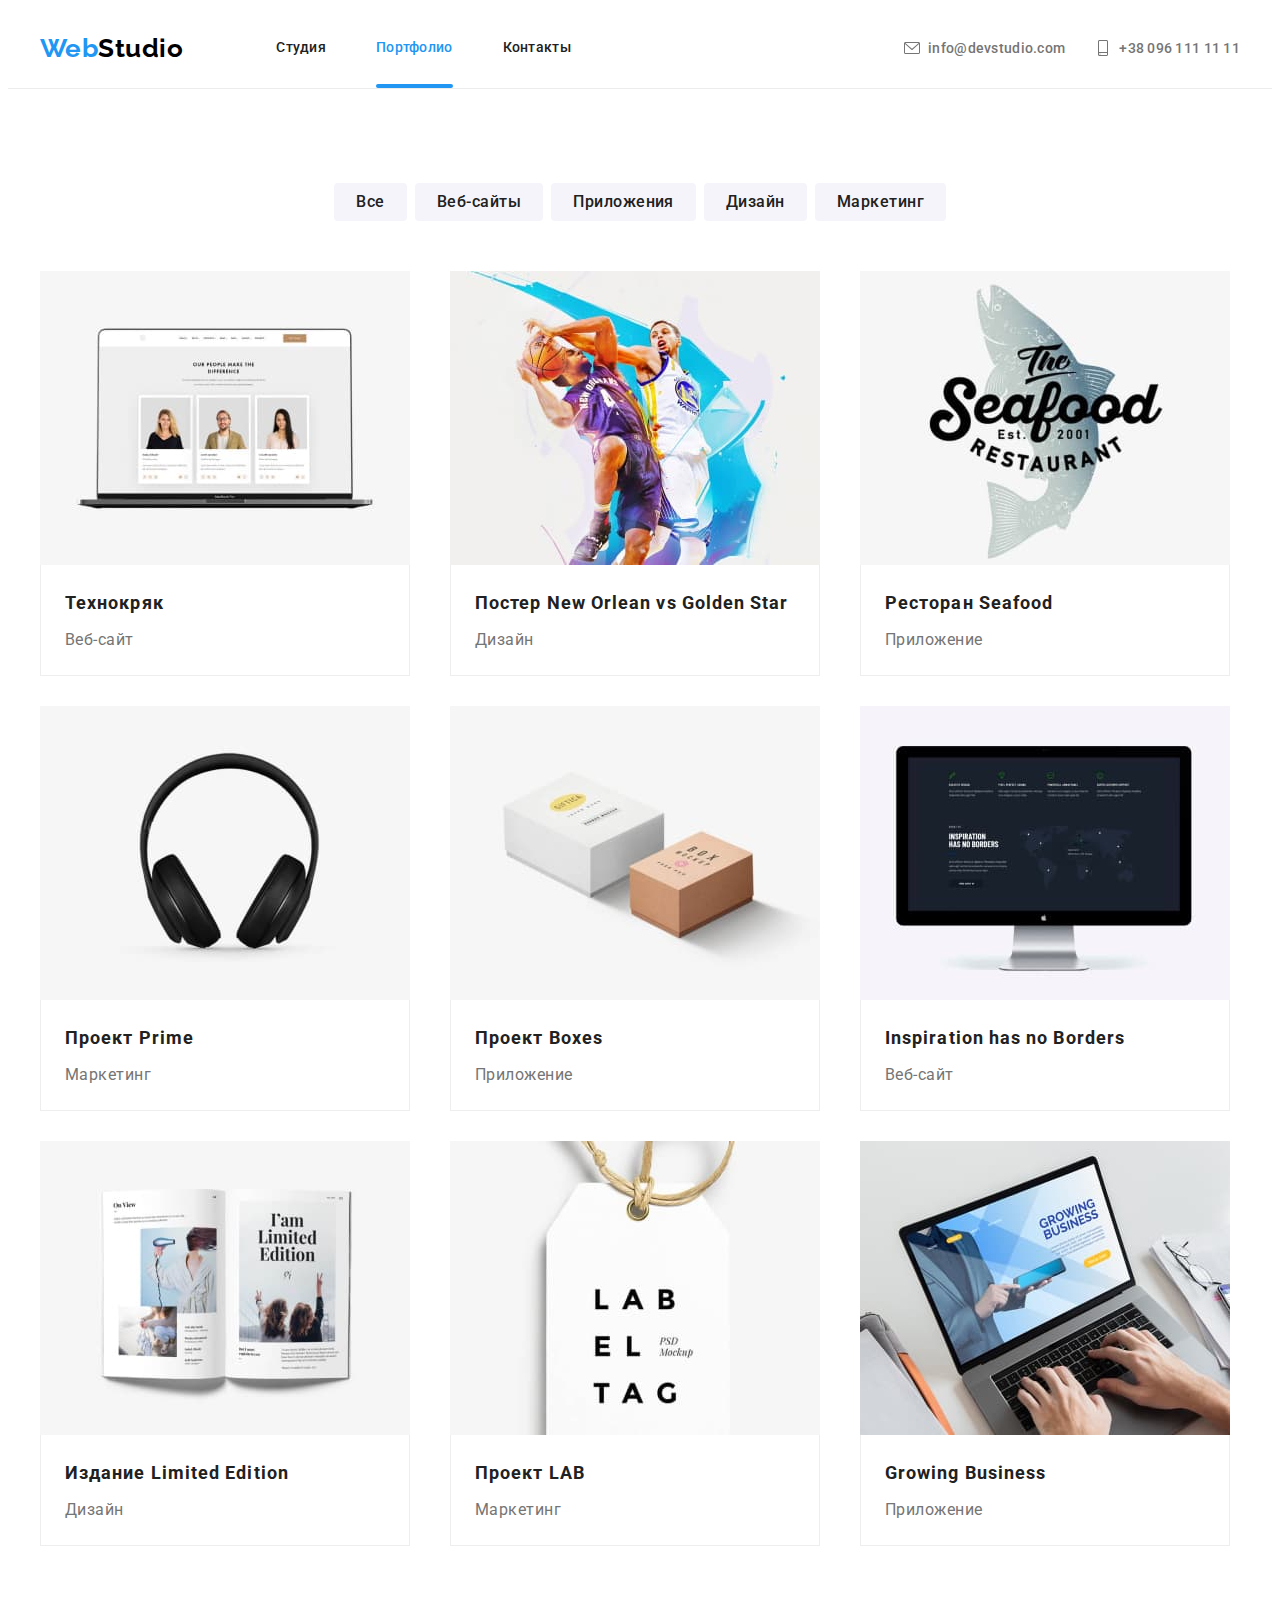
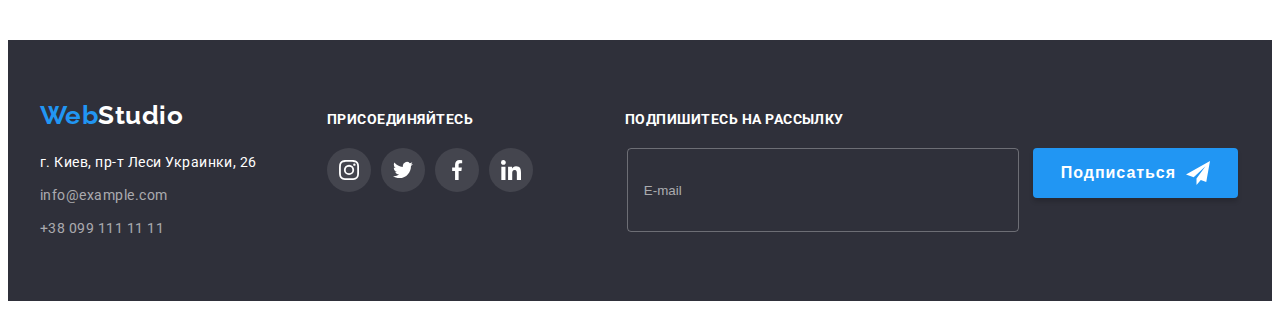
==== commit c686f30f: "corrections after check" ====
--- a/portfolio.html
+++ b/portfolio.html
@@ -45,7 +45,6 @@
             class="mobile-menu-btn__icon"
             width="40"
             height="40"
-            aria-lebel="Переключатель мобильного меню"
           >
             <use href="./images/icons.svg#icon-menu"></use>
           </svg>
@@ -81,7 +80,7 @@
               <a href="./index.html" class="nav-list__link link">Студия</a>
             </li>
             <li class="nav-list__item">
-              <a href="./portfolio.html" class="nav-list__link link">Портфолио</a>
+              <a href="./portfolio.html" class="nav-list__link link nav-list__link--active">Портфолио</a>
             </li>
             <li class="nav-list__item">
               <a href="" class="nav-list__link link">Контакты</a>
@@ -145,27 +144,27 @@
                   <picture>
                     <source
                       srcset="
-                        ./images/desktop/portfolio/project_1@1x.jpg 1x,
-                        ./images/desktop/portfolio/project_1@2x.jpg 2x
+                        ./images/desktop/portfolio/desktop-project_1@1x.jpg 1x,
+                        ./images/desktop/portfolio/desktop-project_1@2x.jpg 2x
                       "
                       media="(min-width: 1200px)"
                     />
                     <source
                       srcset="
-                        ./images/tablet/portfolio/project_1@1x.jpg 1x,
-                        ./images/tablet/portfolio/project_1@2x.jpg 2x
+                        ./images/tablet/portfolio/tablet-project_1@1x.jpg 1x,
+                        ./images/tablet/portfolio/tablet-project_1@2x.jpg 2x
                       "
                       media="(min-width: 768px)"
                     />
                     <source
                       srcset="
-                        ./images/mobile/portfolio/project_1@1x.jpg 1x,
-                        ./images/mobile/portfolio/project_1@2x.jpg 2x
+                        ./images/mobile/portfolio/mobile-project_1@1x.jpg 1x,
+                        ./images/mobile/portfolio/mobile-project_1@2x.jpg 2x
                       "
                       media="(max-width: 767px)"
                     />
                     <img
-                      src="./images/mobile/portfolio/project_1@1x.jpg"
+                      src="./images/mobile/portfolio/mobile-project_1@1x.jpg"
                       alt="вебсайт"
                     />
                   </picture>
@@ -187,18 +186,18 @@
                 <div class="portfolio-img-wrap">
                     <picture>
                         <source srcset="
-                            ./images/desktop/portfolio/project_2@1x.jpg 1x,
-                            ./images/desktop/portfolio/project_2@2x.jpg 2x
-                            " media="(min-width: 1200px)" />
-                        <source srcset="
-                            ./images/tablet/portfolio/project_2@1x.jpg 1x,
-                            ./images/tablet/portfolio/project_2@2x.jpg 2x
-                            " media="(min-width: 768px)" />
-                        <source srcset="
-                            ./images/mobile/portfolio/project_2@1x.jpg 1x,
-                            ./images/mobile/portfolio/project_2@2x.jpg 2x
-                            " media="(max-width: 767px)" />
-                        <img src="./images/mobile/portfolio/project_2@1x.jpg" alt="постер с баскетболистами"
+                            ./images/desktop/portfolio/desktop-project_2@1x.jpg 1x,
+                            ./images/desktop/portfolio/desktop-project_2@2x.jpg 2x
+                            " media="(min-width: 1200px)" />
+                        <source srcset="
+                            ./images/tablet/portfolio/tablet-project_2@1x.jpg 1x,
+                            ./images/tablet/portfolio/tablet-project_2@2x.jpg 2x
+                            " media="(min-width: 768px)" />
+                        <source srcset="
+                            ./images/mobile/portfolio/mobile-project_2@1x.jpg 1x,
+                            ./images/mobile/portfolio/mobile-project_2@2x.jpg 2x
+                            " media="(max-width: 767px)" />
+                        <img src="./images/mobile/portfolio/mobile-project_2@1x.jpg" alt="постер с баскетболистами"
                              />
                     </picture>                    
                   <p class="portfolio-card">
@@ -220,19 +219,19 @@
                 <div class="portfolio-img-wrap">
                     <picture>
                         <source srcset="
-                            ./images/desktop/portfolio/project_3@1x.jpg 1x,
-                            ./images/desktop/portfolio/project_3@2x.jpg 2x
-                            " media="(min-width: 1200px)" />
-                        <source srcset="
-                            ./images/tablet/portfolio/project_3@1x.jpg 1x,
-                            ./images/tablet/portfolio/project_3@2x.jpg 2x
-                            " media="(min-width: 768px)" />
-                        <source srcset="
-                            ./images/mobile/portfolio/project_3@1x.jpg 1x,
-                            ./images/mobile/portfolio/project_3@2x.jpg 2x
+                            ./images/desktop/portfolio/desktop-project_3@1x.jpg 1x,
+                            ./images/desktop/portfolio/desktop-project_3@2x.jpg 2x
+                            " media="(min-width: 1200px)" />
+                        <source srcset="
+                            ./images/tablet/portfolio/tablet-project_3@1x.jpg 1x,
+                            ./images/tablet/portfolio/tablet-project_3@2x.jpg 2x
+                            " media="(min-width: 768px)" />
+                        <source srcset="
+                            ./images/mobile/portfolio/mobile-project_3@1x.jpg 1x,
+                            ./images/mobile/portfolio/mobile-project_3@2x.jpg 2x
                             " media="(max-width: 767px)" />
                         <img
-                            src="./images/mobile/portfolio/project_3@1x.jpg"
+                            src="./images/mobile/portfolio/mobile-project_3@1x.jpg"
                             alt="Ресторан &#10077;The Seafood&#10078;"                            
                         />
                     </picture>
@@ -253,18 +252,18 @@
                 <div class="portfolio-img-wrap">
                     <picture>
                         <source srcset="
-                            ./images/desktop/portfolio/project_4@1x.jpg 1x,
-                            ./images/desktop/portfolio/project_4@2x.jpg 2x
-                            " media="(min-width: 1200px)" />
-                        <source srcset="
-                            ./images/tablet/portfolio/project_4@1x.jpg 1x,
-                            ./images/tablet/portfolio/project_4@2x.jpg 2x
-                            " media="(min-width: 768px)" />
-                        <source srcset="
-                            ./images/mobile/portfolio/project_4@1x.jpg 1x,
-                            ./images/mobile/portfolio/project_4@2x.jpg 2x
-                            " media="(max-width: 767px)" />
-                        <img src="./images/mobile/portfolio/project_4@1x.jpg" alt="Наушники" />
+                            ./images/desktop/portfolio/desktop-project_4@1x.jpg 1x,
+                            ./images/desktop/portfolio/desktop-project_4@2x.jpg 2x
+                            " media="(min-width: 1200px)" />
+                        <source srcset="
+                            ./images/tablet/portfolio/tablet-project_4@1x.jpg 1x,
+                            ./images/tablet/portfolio/tablet-project_4@2x.jpg 2x
+                            " media="(min-width: 768px)" />
+                        <source srcset="
+                            ./images/mobile/portfolio/mobile-project_4@1x.jpg 1x,
+                            ./images/mobile/portfolio/mobile-project_4@2x.jpg 2x
+                            " media="(max-width: 767px)" />
+                        <img src="./images/mobile/portfolio/mobile-project_4@1x.jpg" alt="Наушники" />
                     </picture>                  
                   <p class="portfolio-card">
                     Ресурс предлагает комплексные предложения с разным уровнем функционала и
@@ -283,19 +282,19 @@
                 <div class="portfolio-img-wrap">
                     <picture>
                         <source srcset="
-                            ./images/desktop/portfolio/project_5@1x.jpg 1x,
-                            ./images/desktop/portfolio/project_5@2x.jpg 2x
-                            " media="(min-width: 1200px)" />
-                        <source srcset="
-                            ./images/tablet/portfolio/project_5@1x.jpg 1x,
-                            ./images/tablet/portfolio/project_5@2x.jpg 2x
-                            " media="(min-width: 768px)" />
-                        <source srcset="
-                            ./images/mobile/portfolio/project_5@1x.jpg 1x,
-                            ./images/mobile/portfolio/project_5@2x.jpg 2x
+                            ./images/desktop/portfolio/desktop-project_5@1x.jpg 1x,
+                            ./images/desktop/portfolio/desktop-project_5@2x.jpg 2x
+                            " media="(min-width: 1200px)" />
+                        <source srcset="
+                            ./images/tablet/portfolio/tablet-project_5@1x.jpg 1x,
+                            ./images/tablet/portfolio/tablet-project_5@2x.jpg 2x
+                            " media="(min-width: 768px)" />
+                        <source srcset="
+                            ./images/mobile/portfolio/mobile-project_5@1x.jpg 1x,
+                            ./images/mobile/portfolio/mobile-project_5@2x.jpg 2x
                             " media="(max-width: 767px)" />
                         <img
-                            src="./images/mobile/portfolio/project_5@1x.jpg"
+                            src="./images/mobile/portfolio/mobile-project_5@1x.jpg"
                             alt="2 коробки"                            
                         />
                     </picture>
@@ -316,18 +315,18 @@
                 <div class="portfolio-img-wrap">
                     <picture>
                         <source srcset="
-                            ./images/desktop/portfolio/project_6@1x.jpg 1x,
-                            ./images/desktop/portfolio/project_6@2x.jpg 2x
-                            " media="(min-width: 1200px)" />
-                        <source srcset="
-                            ./images/tablet/portfolio/project_6@1x.jpg 1x,
-                            ./images/tablet/portfolio/project_6@2x.jpg 2x
-                            " media="(min-width: 768px)" />
-                        <source srcset="
-                            ./images/mobile/portfolio/project_6@1x.jpg 1x,
-                            ./images/mobile/portfolio/project_6@2x.jpg 2x
-                            " media="(max-width: 767px)" />
-                        <img src="./images/mobile/portfolio/project_6@1x.jpg" alt="Монитор"/>
+                            ./images/desktop/portfolio/desktop-project_6@1x.jpg 1x,
+                            ./images/desktop/portfolio/desktop-project_6@2x.jpg 2x
+                            " media="(min-width: 1200px)" />
+                        <source srcset="
+                            ./images/tablet/portfolio/tablet-project_6@1x.jpg 1x,
+                            ./images/tablet/portfolio/tablet-project_6@2x.jpg 2x
+                            " media="(min-width: 768px)" />
+                        <source srcset="
+                            ./images/mobile/portfolio/mobile-project_6@1x.jpg 1x,
+                            ./images/mobile/portfolio/mobile-project_6@2x.jpg 2x
+                            " media="(max-width: 767px)" />
+                        <img src="./images/mobile/portfolio/mobile-project_6@1x.jpg" alt="Монитор"/>
                     </picture>                  
                   <p class="portfolio-card">
                     Ресурс предлагает комплексные предложения с разным уровнем функционала и
@@ -346,19 +345,19 @@
                 <div class="portfolio-img-wrap">
                     <picture>
                         <source srcset="
-                            ./images/desktop/portfolio/project_7@1x.jpg 1x,
-                            ./images/desktop/portfolio/project_7@2x.jpg 2x
-                            " media="(min-width: 1200px)" />
-                        <source srcset="
-                            ./images/tablet/portfolio/project_7@1x.jpg 1x,
-                            ./images/tablet/portfolio/project_7@2x.jpg 2x
-                            " media="(min-width: 768px)" />
-                        <source srcset="
-                            ./images/mobile/portfolio/project_7@1x.jpg 1x,
-                            ./images/mobile/portfolio/project_7@2x.jpg 2x
+                            ./images/desktop/portfolio/desktop-project_7@1x.jpg 1x,
+                            ./images/desktop/portfolio/desktop-project_7@2x.jpg 2x
+                            " media="(min-width: 1200px)" />
+                        <source srcset="
+                            ./images/tablet/portfolio/tablet-project_7@1x.jpg 1x,
+                            ./images/tablet/portfolio/tablet-project_7@2x.jpg 2x
+                            " media="(min-width: 768px)" />
+                        <source srcset="
+                            ./images/mobile/portfolio/mobile-project_7@1x.jpg 1x,
+                            ./images/mobile/portfolio/mobile-project_7@2x.jpg 2x
                             " media="(max-width: 767px)" />
                         <img
-                        src="./images/mobile/portfolio/project_7@1x.jpg"
+                        src="./images/mobile/portfolio/mobile-project_7@1x.jpg"
                         alt="Журнал"
                         
                         />
@@ -380,16 +379,16 @@
                 <div class="portfolio-img-wrap">
                     <picture>
                         <source srcset="
-                            ./images/desktop/portfolio/project_8@1x.jpg 1x,
-                            ./images/desktop/portfolio/project_8@2x.jpg 2x
-                            " media="(min-width: 1200px)" />
-                        <source srcset="
-                            ./images/tablet/portfolio/project_8@1x.jpg 1x,
-                            ./images/tablet/portfolio/project_8@2x.jpg 2x
-                            " media="(min-width: 768px)" />
-                        <source srcset="
-                            ./images/mobile/portfolio/project_8@1x.jpg 1x,
-                            ./images/mobile/portfolio/project_8@2x.jpg 2x
+                            ./images/desktop/portfolio/desktop-project_8@1x.jpg 1x,
+                            ./images/desktop/portfolio/desktop-project_8@2x.jpg 2x
+                            " media="(min-width: 1200px)" />
+                        <source srcset="
+                            ./images/tablet/portfolio/tablet-project_8@1x.jpg 1x,
+                            ./images/tablet/portfolio/tablet-project_8@2x.jpg 2x
+                            " media="(min-width: 768px)" />
+                        <source srcset="
+                            ./images/mobile/portfolio/mobile-project_8@1x.jpg 1x,
+                            ./images/mobile/portfolio/mobile-project_8@2x.jpg 2x
                             " media="(max-width: 767px)" />
                         <img src="./images/mobile/portfolio/project_8@1x.jpg" alt="Ярлык с лейблом"/>                            
                     </picture>
@@ -411,18 +410,18 @@
                 <div class="portfolio-img-wrap">
                     <picture>
                         <source srcset="
-                            ./images/desktop/portfolio/project_9@1x.jpg 1x,
-                            ./images/desktop/portfolio/project_9@2x.jpg 2x
-                            " media="(min-width: 1200px)" />
-                        <source srcset="
-                            ./images/tablet/portfolio/project_9@1x.jpg 1x,
-                            ./images/tablet/portfolio/project_9@2x.jpg 2x
-                            " media="(min-width: 768px)" />
-                        <source srcset="
-                            ./images/mobile/portfolio/project_9@1x.jpg 1x,
-                            ./images/mobile/portfolio/project_9@2x.jpg 2x
-                            " media="(max-width: 767px)" />
-                        <img src="./images/mobile/portfolio/project_9@1x.jpg" alt="Человек печатает на ноутбуке"  />
+                            ./images/desktop/portfolio/desktop-project_9@1x.jpg 1x,
+                            ./images/desktop/portfolio/desktop-project_9@2x.jpg 2x
+                            " media="(min-width: 1200px)" />
+                        <source srcset="
+                            ./images/tablet/portfolio/tablet-project_9@1x.jpg 1x,
+                            ./images/tablet/portfolio/tablet-project_9@2x.jpg 2x
+                            " media="(min-width: 768px)" />
+                        <source srcset="
+                            ./images/mobile/portfolio/mobile-project_9@1x.jpg 1x,
+                            ./images/mobile/portfolio/mobile-project_9@2x.jpg 2x
+                            " media="(max-width: 767px)" />
+                        <img src="./images/mobile/portfolio/mobile-project_9@1x.jpg" alt="Человек печатает на ноутбуке"  />
                     </picture>                  
                   <p class="portfolio-card">
                     Ресурс предлагает комплексные предложения с разным уровнем функционала и
--- a/css/main.min.css
+++ b/css/main.min.css
@@ -1,2 +1,2 @@
-:root{--accent-color: #2196F3;--white-color: #FFFFFF;--btn-color: #188CE8;--main-font: #212121;--secondary-font: #757575;--adr-color: rgba(255, 255, 255, 0.6);--bgc-color: #FFFFFF;--logo-black-color: #000000;--secondary-bgc-color: #2F303A;--hero-bg-color: #C4C4C4;--third-bgc-color: #F5F4FA;--border-header: #ECECEC;--border-card: #EEEEEE;--svg-list-color: #AFB1B8;--main-font-family: 'Roboto', sans-serif;--secondary-font-family: 'Raleway', sans-serif}.visually-hidden{position:absolute;width:1px;height:1px;margin:-1px;border:0;padding:0;white-space:nowrap;clip-path:inset(100%);clip:rect(0 0 0 0);overflow:hidden}.feature__wrapper,.clients__link,.newsletter-form__btn,.modal__close-btn{display:flex;justify-content:center;align-items:center}h1,h2,h3,h4,h5,h6,p,ul,ol{margin-top:0;margin-bottom:0}ul,ol{padding-left:0}img{display:block;max-width:100%;height:auto}.link{text-decoration:none}body{font-family:var(--main-font-family);letter-spacing:0.03em;color:var(--main-font);background-color:var(--bgc-color)}.list{list-style:none;font-style:normal;display:flex}.container{width:100%;padding-left:15px;padding-right:15px}@media screen and (min-width: 480px){.container{width:480px;margin-left:auto;margin-right:auto}}@media screen and (min-width: 768px){.container{width:768px}}@media screen and (min-width: 1200px){.container{width:1200px}}@media screen and (max-width: 767.98px){.mobile-menu{position:fixed;top:0;left:0;z-index:99;width:100%;height:100%;background-color:var(--white-color);opacity:0;visibility:hidden;pointer-events:none;transition:opacity 250ms cubic-bezier(0.4, 0, 0.2, 1),visibility 250ms cubic-bezier(0.4, 0, 0.2, 1)}.mobile-menu.is-open{opacity:1;visibility:visible;pointer-events:auto}.mobile-menu__container{position:relative;padding-top:48px;padding-bottom:48px;padding-left:40px}.mobile-menu__close-btn{position:absolute;top:10px;right:15px;background-color:transparent;padding:0;border:none;line-height:0;transition:fill 250ms cubic-bezier(0.4, 0, 0.2, 1)}.mobile-menu__close-btn:hover,.mobile-menu__close-btn:focus{fill:var(--accent-color)}.nav-list,.contact-list{display:block}.nav-list__item:not(:last-child){margin-bottom:32px}.nav-list__item:last-child{margin-bottom:306px}.nav-list__link{font-weight:500;font-size:40px;line-height:1.175;letter-spacing:0.02em;color:var(--main-font);transition:color 250ms cubic-bezier(0.4, 0, 0.2, 1)}.nav-list__link:hover,.nav-list__link:focus{color:var(--accent-color)}.contact-list__item:not(:last-child){margin-bottom:32px}.contact-list__item:last-child{margin-bottom:64px}.contact-list__link{font-weight:500;font-size:24px;line-height:1.16;letter-spacing:0.02em;color:var(--secondary-font)}.accent{font-size:34px;line-height:1.176;color:var(--accent-color)}.social-pages__item:not(:last-child){padding-right:10px;border-right:1px solid rgba(33,33,33,0.2)}.social-pages__item:not(:first-child){margin-left:10px}.social-pages__link{font-weight:500;font-size:18px;line-height:1.22;letter-spacing:0.02em;color:var(--accent-color)}}@media screen and (min-width: 768px){.mobile-menu{display:none}}.btn{min-width:200px;font-weight:700;font-size:16px;line-height:1.88;letter-spacing:0.06em;background-color:var(--accent-color);color:var(--white-color);cursor:pointer;border-radius:4px;border:none;transition:background-color 250ms cubic-bezier(0.4, 0, 0.2, 1)}.btn:hover,.btn:focus{background-color:var(--btn-color)}.logo{font-family:var(--secondary-font-family);font-weight:700;font-size:24px;line-height:1.16;color:var(--logo-black-color)}.logo--accent{color:var(--accent-color)}@media screen and (min-width: 1200px){.logo{font-size:26px;line-height:1.19}}.subtitle{font-weight:700;font-size:36px;line-height:1.18;text-align:center;margin-bottom:50px}.description{font-size:14px;line-height:1.71;color:var(--secondary-font)}.page-header{border-bottom:1px solid var(--border-header)}.page-header__container{display:flex;justify-content:space-between;align-items:center}@media screen and (max-width: 767.98px){.menu{display:none}.contact{display:none}.mobile-menu-btn{background-color:transparent;border:none;padding:0;line-height:0;transition:fill 250ms cubic-bezier(0.4, 0, 0.2, 1)}.mobile-menu-btn:hover,.mobile-menu-btn:focus{fill:var(--accent-color)}.page-header{padding-top:10px;padding-bottom:10px}}@media screen and (min-width: 768px){.mobile-menu-btn{display:none}.contact{display:block}.page-header__navigation{display:flex;align-items:center}.page-header__logo{margin-right:88px}.menu__item{position:relative}.menu__item:not(:last-child){margin-right:50px}.menu__item:last-child{margin-right:84px}.menu__link{display:flex;font-weight:500;font-size:14px;line-height:1.14;letter-spacing:0.02em;color:var(--main-font);padding-top:32px;padding-bottom:32px;transition:color 250ms cubic-bezier(0.4, 0, 0.2, 1)}.menu__link:hover,.menu__link:focus{color:var(--accent-color)}.menu__link--active{color:var(--accent-color)}.menu__link--active::after{content:'';display:block;position:absolute;bottom:0px;background-color:var(--accent-color);width:100%;height:4px;border-radius:2px}.contact__item:not(:last-child){margin-bottom:10px}.contact__link{font-weight:500;font-size:12px;line-height:1.16;letter-spacing:0.02em;color:var(--secondary-font);transition:color 250ms cubic-bezier(0.4, 0, 0.2, 1)}.contact__link:hover,.contact__link:focus{color:var(--accent-color)}.address-link:focus,.address-link:hover{color:var(--accent-color)}.contact__icon{margin-right:8px;width:14px;height:14px;fill:var(--secondary-font);transition:fill 250ms cubic-bezier(0.4, 0, 0.2, 1)}.contact__link:hover .contact__icon,.contact__link:focus .contact__icon{fill:var(--accent-color)}}@media screen and (min-width: 1200px){.contact{display:flex}.contact__item:not(:last-child){margin-right:30px}.page-header__logo{margin-right:93px}.contact__link{font-size:14px;padding-top:32px;padding-bottom:32px}.contact__icon{width:16px;height:16px}}.hero{padding-top:118px;padding-bottom:118px;margin-right:auto;margin-left:auto;max-width:1600px;background-color:var(--hero-bg-color);background-image:linear-gradient(rgba(176,180,222,0.4), rgba(47,48,58,0.4)),url("../images/mobile/hero/hero.jpg");background-size:cover;background-repeat:no-repeat}@media screen and (min-device-pixel-ratio: 2), screen and (-webkit-min-device-pixel-ratio: 2), screen and (min-resolution: 192dpi), screen and (min-resolution: 2dppx){.hero{background-image:url("../images/mobile/hero/hero@2x.jpg")}}@media screen and (min-width: 768px){.hero{background-image:url("../images/tablet/hero/hero.jpg")}}@media screen and (min-width: 768px) and (min-device-pixel-ratio: 2), screen and (min-width: 768px) and (-webkit-min-device-pixel-ratio: 2), screen and (min-width: 768px) and (min-resolution: 192dpi), screen and (min-width: 768px) and (min-resolution: 2dppx){.hero{background-image:url("../images/tablet/hero/hero@2x.jpg")}}@media screen and (min-width: 1200px){.hero{padding-top:200px;padding-bottom:200px;background-image:url("../images/desktop/hero/hero.jpg")}.hero__title{max-width:696px;font-size:44px;line-height:1.36}}@media screen and (min-width: 1200px) and (min-device-pixel-ratio: 2), screen and (min-width: 1200px) and (-webkit-min-device-pixel-ratio: 2), screen and (min-width: 1200px) and (min-resolution: 192dpi), screen and (min-width: 1200px) and (min-resolution: 2dppx){.hero{background-image:url("../images/desktop/hero/hero@2x.jpg")}}.hero__title{max-width:360px;font-weight:900;font-size:26px;line-height:1.62;text-align:center;letter-spacing:0.06em;text-transform:uppercase;margin-bottom:30px;margin-left:auto;margin-right:auto}.hero__modal-btn{display:block;padding:10px 32px;margin-left:auto;margin-right:auto}.feature{padding-top:60px;padding-bottom:60px}.feature__wrapper{height:120px;background-color:var(--third-bgc-color);margin-bottom:30px}.feature__title{font-weight:700;font-size:14px;line-height:1.14;text-transform:uppercase;text-align:center;margin-bottom:10px}@media screen and (max-width: 767.98px){.feature__list{display:block}.feature__item:not(:last-child){margin-bottom:30px}}@media screen and (min-width: 768px){.feature__list{flex-wrap:wrap;margin:-15px}.feature__item{width:calc((100% - 60px) / 2);margin:15px}.feature__title{text-align:left}}@media screen and (min-width: 1200px){.feature{padding-top:94px;padding-bottom:94px}.feature__item{width:calc((100% - 120px) / 4);margin:15px}}.work{display:none}@media screen and (min-width: 1200px){.work{display:block;padding-bottom:94px}.work__description{position:absolute;width:100%;height:70px;bottom:0;background-color:rgba(47,48,58,0.8);font-weight:700;font-size:14px;line-height:1.14;text-align:center;text-transform:uppercase;padding-top:27px;padding-bottom:27px}.work__item{position:relative}.work__item:not(:last-child){margin-right:30px}}.team{background-color:var(--third-bgc-color);padding-top:60px;padding-bottom:60px}.team__main-title{font-size:28px;margin-bottom:30px}.team__wrapper{background-color:var(--white-color);border-radius:0px 0px 4px 4px;box-shadow:0px 1px 3px rgba(0,0,0,0.12),0px 1px 1px rgba(0,0,0,0.14),0px 2px 1px rgba(0,0,0,0.2)}.team__title{font-weight:500;font-size:16px;line-height:1.18;margin-bottom:10px;text-align:center}.team__description{text-align:center;margin-bottom:16px}.team__card{padding-top:30px;padding-bottom:24px}@media screen and (max-width: 767.98px){.team__list{display:block}.team__item:not(:last-child){margin-bottom:30px}}@media screen and (min-width: 768px){.team__list{display:flex;flex-wrap:wrap;margin:-15px}.team__item{width:calc((100% - 60px) / 2);margin:15px}}@media screen and (min-width: 1200px){.team{padding-top:94px;padding-bottom:94px}.team__list{flex-wrap:no-wrap}.team__item{width:calc((100% - 120px) / 4)}.team__card{padding-bottom:30px}}.clients{padding-top:60px;padding-bottom:60px}.clients__list{margin:-15px;flex-wrap:wrap}.clients__item{width:calc((100% - 60px) / 2);margin:15px}.clients_main-title{font-size:28px;margin-bottom:30px}.clients__link{height:92px;border:1px solid var(--svg-list-color);border-radius:4px;fill:var(--svg-list-color);transition:border 250ms cubic-bezier(0.4, 0, 0.2, 1)}.clients__link:hover,.clients__link:focus{border:1px solid var(--accent-color)}.clients__icon{transition:fill 250ms cubic-bezier(0.4, 0, 0.2, 1)}.clients__link:hover .clients__icon,.clients__link:focus .clients__icon{fill:var(--accent-color)}@media screen and (min-width: 768px){.clients__item{width:calc((100% - 90px) / 3)}}@media screen and (min-width: 1200px){.clients{padding-top:94px;padding-bottom:94px}.clients__item{width:calc((100% - 180px) / 6)}.clients_main-title{font-size:36px;margin-bottom:50px}}.page-footer{background-color:var(--secondary-bgc-color);padding-top:60px;padding-bottom:60px}.page-footer__logo{display:block;text-align:center;margin-bottom:20px;color:var(--white-color)}.address{display:block;text-align:center}.page-footer__title{display:block;text-align:center;font-weight:700;font-size:14px;line-height:1.14;text-transform:uppercase;margin-bottom:20px}.address__link{font-size:14px;line-height:1.71;color:var(--adr-color)}.address__item:not(:last-child){margin-bottom:8px}.address__item:last-child{margin-bottom:60px}.social-box{margin-bottom:60px}.newsletter-form__input{width:100%;height:50px;margin-bottom:20px;border:1px solid rgba(255,255,255,0.3);border-radius:4px;background-color:inherit;padding:16px;line-height:1.25;color:rgba(255,255,255,0.6)}.newsletter-form__input::placeholder{color:rgba(255,255,255,0.6)}.newsletter-form__btn{margin-left:auto;margin-right:auto;height:50px;padding:10px 28px;box-shadow:0px 4px 4px rgba(0,0,0,0.15)}.newsletter-form__icon{background-size:contain;margin-left:10px}@media screen and (min-width: 768px){.page-footer__container{display:flex;flex-wrap:wrap;justify-content:center;align-items:baseline}.newsletter-box{flex-grow:2}.newsletter-form__input{display:block;width:450px;margin-right:auto;margin-left:auto}.page-footer__address{margin-right:165px}}@media screen and (min-width: 1200px){.address,.page-footer__logo,.page-footer__title{text-align:left}.page-footer__address{margin-right:70px}.address__item:not(:last-child){margin-bottom:9px}.address__item:last-child{margin-bottom:0}.social-box{margin-right:92px;margin-bottom:0}.newsletter-form__input{display:inline-block;width:358px;margin-right:12px;margin-bottom:0}.newsletter-form{display:flex}}.white-theme{color:var(--white-color)}.portfolio{padding-top:60px;padding-bottom:60px}.portfolio-btn{min-width:73px;font-family:inherit;font-weight:500;font-size:16px;line-height:1.62;letter-spacing:inherit;color:inherit;cursor:pointer;border:none;border-radius:4px;padding:6px 22px;background-color:var(--third-bgc-color);transition:box-shadow 250ms cubic-bezier(0.4, 0, 0.2, 1),background-color 250ms cubic-bezier(0.4, 0, 0.2, 1),color 250ms cubic-bezier(0.4, 0, 0.2, 1)}.portfolio-btn:hover,.portfolio-btn:focus{background-color:var(--accent-color);color:var(--white-color);box-shadow:0px 3px 1px rgba(0,0,0,0.1),0px 1px 2px rgba(0,0,0,0.08),0px 2px 2px rgba(0,0,0,0.12)}.portfolio-btn-list{flex-wrap:wrap;justify-content:flex-start;margin-bottom:40px}.portfolio-btn-item:nth-child(-n+3){margin-bottom:15px}.portfolio-btn-item:not(:last-child){margin-right:8px}.portfolio-title{font-weight:700;font-size:18px;line-height:2;letter-spacing:0.06em;color:var(--main-font);margin-bottom:4px}.portfolio-description{font-size:16px;line-height:1.88;color:var(--secondary-font)}.portfolio-list{display:block}.portfolio-list-item{margin-bottom:30px}.portfolio-item{padding:20px 24px;border-bottom:1px solid var(--border-card);border-right:1px solid var(--border-card);border-left:1px solid var(--border-card)}.portfolio-list-link{display:block;transition:box-shadow 250ms cubic-bezier(0.4, 0, 0.2, 1)}.portfolio-list-link:hover,.portfolio-list-link:focus{box-shadow:0px 1px 1px rgba(0,0,0,0.12),0px 4px 4px rgba(0,0,0,0.06),1px 4px 6px rgba(0,0,0,0.16)}.portfolio-img-wrap{position:relative;overflow:hidden}.portfolio-card{position:absolute;top:0;left:0;width:100%;height:100%;font-size:18px;line-height:1.56;color:var(--bgc-color);padding:77px 24px;background-color:rgba(33,150,243,0.9);opacity:0;transform:translateY(100%);transition:opacity 250ms cubic-bezier(0.4, 0, 0.2, 1),transform 250ms cubic-bezier(0.4, 0, 0.2, 1)}.portfolio-list-link:hover .portfolio-card{opacity:1;transform:translateY(0%)}@media screen and (min-width: 768px){.portfolio-list{display:flex;flex-wrap:wrap;margin:-15px}.portfolio-list-item{width:calc((100% - 60px) / 2);margin:15px}.portfolio-list-item:nth-last-child(-n+2){margin-bottom:0}.portfolio-btn-list{justify-content:center;margin-bottom:30px}}@media screen and (min-width: 768px) and (max-width: 1199.98px){.first-card{padding-bottom:56px}}@media screen and (min-width: 1200px){.portfolio{padding-top:94px;padding-bottom:94px}.portfolio-btn-list{margin-bottom:50px}.portfolio-card{padding:63px 24px}.portfolio-list-item{flex-basis:calc((100% - 90px)/3)}}.backdrop{position:fixed;top:0;left:0;width:100vw;height:100vh;background-color:rgba(0,0,0,0.2);opacity:1;transition:opacity 250ms cubic-bezier(0.4, 0, 0.2, 1),visibility 250ms cubic-bezier(0.4, 0, 0.2, 1)}.backdrop.is-hidden{opacity:0;visibility:hidden;pointer-events:none}.backdrop.is-hidden .modal{transform:translate(-50%, -50%) scale(0.5)}.modal{position:absolute;top:50%;left:50%;width:100%;background-color:var(--bgc-color);border-radius:4px;padding:40px;transform:translate(-50%, -50%) scale(1);transition:transform 250ms cubic-bezier(0.4, 0, 0.2, 1)}.modal__close-btn{position:absolute;top:8px;right:8px;width:30px;height:30px;border:1px solid rgba(0,0,0,0.1);border-radius:50%;background-color:transparent;cursor:pointer;padding:0;transition:fill 250ms cubic-bezier(0.4, 0, 0.2, 1)}.modal__close-btn:focus,.modal__close-btn:hover{fill:var(--accent-color)}.modal__title{font-weight:700;font-size:20px;line-height:1.5;text-align:center;color:var(--main-font);margin-bottom:12px}.modal-form{display:flex;flex-direction:column}.modal-form__field{display:block;font-size:12px;line-height:1.16;letter-spacing:0.01em;color:var(--secondary-font);margin-bottom:4px;transition:color 250ms cubic-bezier(0.4, 0, 0.2, 1)}.modal-form__field:hover,.modal-form__field:focus{color:var(--accent-color)}.modal-form__input{width:100%;height:40px;border:1px solid rgba(33,33,33,0.2);border-radius:4px;cursor:pointer;transition:border-color 250ms cubic-bezier(0.4, 0, 0.2, 1)}.modal-form__input:focus{outline:none;border-color:var(--accent-color)}.modal-form__textarea{width:100%;height:120px;resize:none;border:1px solid rgba(33,33,33,0.2);border-radius:4px;padding:12px 16px;margin-bottom:20px;transition:border-color 250ms cubic-bezier(0.4, 0, 0.2, 1)}.modal-form__textarea::placeholder{font-size:14px;line-height:1.16;letter-spacing:0.01em;color:rgba(117,117,117,0.5)}.modal-form__textarea:focus{outline:none;border-color:var(--accent-color)}.modal-form__btn{height:50px;align-self:center}.modal-form__text{display:flex;align-items:center;letter-spacing:0.03em;margin-bottom:30px}.modal-form__text::before{content:'';display:inline-block;width:16px;height:15px;margin-right:8px;background-image:url(../images/svg/checkbox.svg);background-size:contain;background-repeat:no-repeat;transition:background-image 250ms cubic-bezier(0.4, 0, 0.2, 1),background-color 250ms cubic-bezier(0.4, 0, 0.2, 1),box-shadow 250ms cubic-bezier(0.4, 0, 0.2, 1)}.modal-form__checkbox:checked+.modal-form__text::before{background-image:url(../images/svg/check.svg);background-position:center;border-radius:2px;background-color:var(--accent-color)}.modal-form__checkbox:focus+.modal-form__text::before{box-shadow:1.5px 1.5px 5px 2px var(--secondary-font)}.modal-form__text,.modal-form__link{font-size:12px;line-height:1.16;color:var(--secondary-font)}.modal-form__link{color:var(--accent-color)}.modal-form__wrapper{position:relative;margin-bottom:10px}.modal-form__icon{position:absolute;top:50%;left:12px;transform:translateY(-50%);background-size:contain;transition:fill 250ms cubic-bezier(0.4, 0, 0.2, 1)}.modal-form__input:focus+.modal-form__icon{fill:var(--accent-color)}@media screen and (max-width: 479px){.modal-form__text{display:block}}@media screen and (min-width: 480px){.modal{width:450px;height:609px}}@media screen and (min-width: 1200px){.modal{width:528px;height:580px}.modal__title{line-height:1.15}.modal-form__textarea::placeholder{font-size:12px}.modal-form__text,.modal-form__link{font-size:14px;line-height:1.7}}.social-list{justify-content:center}.social-list__item:not(:last-child){margin-right:10px}.social-list__link{display:flex;width:44px;height:44px;border-radius:50%;justify-content:center;align-items:center;transition:background-color 250ms cubic-bezier(0.4, 0, 0.2, 1)}.social-box .social-list__link{background-color:rgba(255,255,255,0.1)}.social-list__link:hover,.social-list__link:focus{background-color:var(--accent-color)}.social-list__icon{fill:var(--svg-list-color);transition:fill 250ms cubic-bezier(0.4, 0, 0.2, 1)}.social-box .social-list__icon{fill:var(--white-color)}.social-list__link:hover .social-list__icon,.social-list__link:focus .social-list__icon{fill:var(--white-color)}
+:root{--accent-color: #2196F3;--white-color: #FFFFFF;--btn-color: #188CE8;--main-font: #212121;--secondary-font: #757575;--adr-color: rgba(255, 255, 255, 0.6);--bgc-color: #FFFFFF;--logo-black-color: #000000;--secondary-bgc-color: #2F303A;--hero-bg-color: #C4C4C4;--third-bgc-color: #F5F4FA;--border-header: #ECECEC;--border-card: #EEEEEE;--svg-list-color: #AFB1B8;--main-font-family: 'Roboto', sans-serif;--secondary-font-family: 'Raleway', sans-serif}.visually-hidden{position:absolute;width:1px;height:1px;margin:-1px;border:0;padding:0;white-space:nowrap;clip-path:inset(100%);clip:rect(0 0 0 0);overflow:hidden}.feature__wrapper,.clients__link,.newsletter-form__btn,.modal__close-btn{display:flex;justify-content:center;align-items:center}h1,h2,h3,h4,h5,h6,p,ul,ol{margin-top:0;margin-bottom:0}ul,ol{padding-left:0}img{display:block;max-width:100%;height:auto}.link{text-decoration:none}body{font-family:var(--main-font-family);letter-spacing:0.03em;color:var(--main-font);background-color:var(--bgc-color)}.list{list-style:none;font-style:normal;display:flex}.container{width:100%;padding-left:15px;padding-right:15px}@media screen and (min-width: 480px){.container{width:480px;margin-left:auto;margin-right:auto}}@media screen and (min-width: 768px){.container{width:768px}}@media screen and (min-width: 1200px){.container{width:1200px}}.mobile-menu{position:fixed;top:0;left:0;z-index:99;width:100%;height:100%;background-color:var(--white-color);opacity:0;visibility:hidden;pointer-events:none;transition:opacity 250ms cubic-bezier(0.4, 0, 0.2, 1),visibility 250ms cubic-bezier(0.4, 0, 0.2, 1)}.mobile-menu.is-open{opacity:1;visibility:visible;pointer-events:auto}.mobile-menu__container{position:relative;padding-top:48px;padding-bottom:48px;padding-left:40px}.mobile-menu__close-btn{position:absolute;top:10px;right:15px;background-color:transparent;padding:0;border:none;line-height:0;transition:fill 250ms cubic-bezier(0.4, 0, 0.2, 1)}.mobile-menu__close-btn:hover,.mobile-menu__close-btn:focus{fill:var(--accent-color)}.nav-list,.contact-list{display:block}.nav-list__item:not(:last-child){margin-bottom:32px}.nav-list__item:last-child{margin-bottom:306px}.nav-list__link{font-weight:500;font-size:40px;line-height:1.175;letter-spacing:0.02em;color:var(--main-font);transition:color 250ms cubic-bezier(0.4, 0, 0.2, 1)}.nav-list__link--active{color:var(--accent-color)}.nav-list__link:hover,.nav-list__link:focus{color:var(--accent-color)}.contact-list__item:not(:last-child){margin-bottom:32px}.contact-list__item:last-child{margin-bottom:64px}.contact-list__link{font-weight:500;font-size:24px;line-height:1.16;letter-spacing:0.02em;color:var(--secondary-font)}.accent{font-size:34px;line-height:1.176;color:var(--accent-color)}.social-pages__item:not(:last-child){padding-right:10px;border-right:1px solid rgba(33,33,33,0.2)}.social-pages__item:not(:first-child){margin-left:10px}.social-pages__link{font-weight:500;font-size:18px;line-height:1.22;letter-spacing:0.02em;color:var(--accent-color)}@media screen and (max-width: 479px){.mobile-menu__container{padding-left:34px}.mobile-menu{overflow:scroll}.nav-list__link{font-size:30px}.nav-list__item:not(:last-child){margin-bottom:24px}.nav-list__item:last-child{margin-bottom:160px}.contact-list__link{font-size:20px}.contact-list__item:not(:last-child){margin-bottom:24px}.contact-list__item:last-child{margin-bottom:50px}.accent{font-size:24px}.social-pages__link{font-weight:500;font-size:12px;line-height:1.17}.social-pages__item:not(:last-child){padding-right:6px}.social-pages__item:not(:first-child){margin-left:6px}}@media screen and (min-width: 768px){.mobile-menu{display:none}}.btn{min-width:200px;font-weight:700;font-size:16px;line-height:1.88;letter-spacing:0.06em;background-color:var(--accent-color);color:var(--white-color);cursor:pointer;border-radius:4px;border:none;transition:background-color 250ms cubic-bezier(0.4, 0, 0.2, 1)}.btn:hover,.btn:focus{background-color:var(--btn-color)}.logo{font-family:var(--secondary-font-family);font-weight:700;font-size:24px;line-height:1.16;color:var(--logo-black-color)}.logo--accent{color:var(--accent-color)}@media screen and (min-width: 1200px){.logo{font-size:26px;line-height:1.19}}.subtitle{font-weight:700;font-size:36px;line-height:1.18;text-align:center;margin-bottom:50px}.description{font-size:14px;line-height:1.71;color:var(--secondary-font)}.page-header{border-bottom:1px solid var(--border-header)}.page-header__container{display:flex;justify-content:space-between;align-items:center}@media screen and (max-width: 767.98px){.menu{display:none}.contact{display:none}.mobile-menu-btn{background-color:transparent;border:none;padding:0;line-height:0;transition:fill 250ms cubic-bezier(0.4, 0, 0.2, 1)}.mobile-menu-btn:hover,.mobile-menu-btn:focus{fill:var(--accent-color)}.page-header{padding-top:10px;padding-bottom:10px}}@media screen and (min-width: 768px){.mobile-menu-btn{display:none}.contact{display:block}.page-header__navigation{display:flex;align-items:center}.page-header__logo{margin-right:88px}.menu__item{position:relative}.menu__item:not(:last-child){margin-right:50px}.menu__item:last-child{margin-right:84px}.menu__link{display:flex;font-weight:500;font-size:14px;line-height:1.14;letter-spacing:0.02em;color:var(--main-font);padding-top:32px;padding-bottom:32px;transition:color 250ms cubic-bezier(0.4, 0, 0.2, 1)}.menu__link:hover,.menu__link:focus{color:var(--accent-color)}.menu__link--active{color:var(--accent-color)}.menu__link--active::after{content:'';display:block;position:absolute;bottom:0px;background-color:var(--accent-color);width:100%;height:4px;border-radius:2px}.contact__item:not(:last-child){margin-bottom:10px}.contact__link{display:flex;align-items:center;font-weight:500;font-size:12px;line-height:1.16;letter-spacing:0.02em;color:var(--secondary-font);transition:color 250ms cubic-bezier(0.4, 0, 0.2, 1)}.contact__link:hover,.contact__link:focus{color:var(--accent-color)}.address-link:focus,.address-link:hover{color:var(--accent-color)}.contact__icon{margin-right:8px;width:14px;height:14px;fill:var(--secondary-font);transition:fill 250ms cubic-bezier(0.4, 0, 0.2, 1)}.contact__link:hover .contact__icon,.contact__link:focus .contact__icon{fill:var(--accent-color)}}@media screen and (min-width: 1200px){.contact{display:flex}.contact__item:not(:last-child){margin-right:30px;margin-bottom:0}.page-header__logo{margin-right:93px}.contact__link{font-size:14px;padding-top:32px;padding-bottom:32px}.contact__icon{width:16px;height:16px}}.hero{padding-top:118px;padding-bottom:118px;margin-right:auto;margin-left:auto;max-width:1600px;background-color:var(--hero-bg-color);background-image:linear-gradient(rgba(176,180,222,0.4), rgba(47,48,58,0.4)),url("../images/mobile/hero/mobile-hero.jpg");background-size:cover;background-repeat:no-repeat}.hero__title{max-width:360px;font-weight:900;font-size:26px;line-height:1.62;text-align:center;letter-spacing:0.06em;text-transform:uppercase;margin-bottom:30px;margin-left:auto;margin-right:auto}.hero__modal-btn{display:block;padding:10px 32px;margin-left:auto;margin-right:auto}@media screen and (min-device-pixel-ratio: 2), screen and (-webkit-min-device-pixel-ratio: 2), screen and (min-resolution: 192dpi), screen and (min-resolution: 2dppx){.hero{background-image:linear-gradient(rgba(176,180,222,0.4), rgba(47,48,58,0.4)),url("../images/mobile/hero/mobile-hero@2x.jpg")}}@media screen and (min-width: 768px){.hero{background-image:linear-gradient(rgba(176,180,222,0.4), rgba(47,48,58,0.4)),url("../images/tablet/hero/tablet-hero.jpg")}}@media screen and (min-width: 768px) and (min-device-pixel-ratio: 2), screen and (min-width: 768px) and (-webkit-min-device-pixel-ratio: 2), screen and (min-width: 768px) and (min-resolution: 192dpi), screen and (min-width: 768px) and (min-resolution: 2dppx){.hero{background-image:linear-gradient(rgba(176,180,222,0.4), rgba(47,48,58,0.4)),url("../images/tablet/hero/tablet-hero@2x.jpg")}}@media screen and (min-width: 1200px){.hero{padding-top:200px;padding-bottom:200px;background-image:linear-gradient(rgba(176,180,222,0.4), rgba(47,48,58,0.4)),url("../images/desktop/hero/desktop-hero.jpg")}.hero__title{max-width:696px;font-size:44px;line-height:1.36}}@media screen and (min-width: 1200px) and (min-device-pixel-ratio: 2), screen and (min-width: 1200px) and (-webkit-min-device-pixel-ratio: 2), screen and (min-width: 1200px) and (min-resolution: 192dpi), screen and (min-width: 1200px) and (min-resolution: 2dppx){.hero{background-image:linear-gradient(rgba(176,180,222,0.4), rgba(47,48,58,0.4)),url("../images/desktop/hero/desktop-hero@2x.jpg")}}.feature{padding-top:60px;padding-bottom:60px}.feature__wrapper{height:120px;background-color:var(--third-bgc-color);margin-bottom:30px}.feature__title{font-weight:700;font-size:14px;line-height:1.14;text-transform:uppercase;text-align:center;margin-bottom:10px}@media screen and (max-width: 767.98px){.feature__list{display:block}.feature__item:not(:last-child){margin-bottom:30px}}@media screen and (min-width: 768px){.feature__list{flex-wrap:wrap;margin:-15px}.feature__item{width:calc((100% - 60px) / 2);margin:15px}.feature__title{text-align:left}}@media screen and (min-width: 1200px){.feature{padding-top:94px;padding-bottom:94px}.feature__item{width:calc((100% - 120px) / 4);margin:15px}}@media screen and (max-width: 1199px){.work{display:none}}@media screen and (min-width: 1200px){.work{display:block;padding-bottom:94px}.work__description{position:absolute;width:100%;height:70px;bottom:0;background-color:rgba(47,48,58,0.8);font-weight:700;font-size:14px;line-height:1.14;text-align:center;text-transform:uppercase;padding-top:27px;padding-bottom:27px}.work__item{position:relative}.work__item:not(:last-child){margin-right:30px}}.team{background-color:var(--third-bgc-color);padding-top:60px;padding-bottom:60px}.team__main-title{font-size:28px;margin-bottom:30px}.team__wrapper{background-color:var(--white-color);border-radius:0px 0px 4px 4px;box-shadow:0px 1px 3px rgba(0,0,0,0.12),0px 1px 1px rgba(0,0,0,0.14),0px 2px 1px rgba(0,0,0,0.2)}.team__title{font-weight:500;font-size:16px;line-height:1.18;margin-bottom:10px;text-align:center}.team__description{text-align:center;margin-bottom:16px}.team__card{padding-top:30px;padding-bottom:24px}@media screen and (max-width: 767.98px){.team__list{display:block}.team__item:not(:last-child){margin-bottom:30px}}@media screen and (min-width: 768px){.team__list{display:flex;flex-wrap:wrap;margin:-15px}.team__item{width:calc((100% - 60px) / 2);margin:15px}}@media screen and (min-width: 1200px){.team{padding-top:94px;padding-bottom:94px}.team__list{flex-wrap:no-wrap}.team__item{width:calc((100% - 120px) / 4)}.team__card{padding-bottom:30px}}.clients{padding-top:60px;padding-bottom:60px}.clients__list{margin:-15px;flex-wrap:wrap}.clients__item{width:calc((100% - 60px) / 2);margin:15px}.clients_main-title{font-size:28px;margin-bottom:30px}.clients__link{height:92px;border:1px solid var(--svg-list-color);border-radius:4px;fill:var(--svg-list-color);transition:border 250ms cubic-bezier(0.4, 0, 0.2, 1)}.clients__link:hover,.clients__link:focus{border:1px solid var(--accent-color)}.clients__icon{transition:fill 250ms cubic-bezier(0.4, 0, 0.2, 1)}.clients__link:hover .clients__icon,.clients__link:focus .clients__icon{fill:var(--accent-color)}@media screen and (min-width: 768px){.clients__item{width:calc((100% - 90px) / 3)}}@media screen and (min-width: 1200px){.clients{padding-top:94px;padding-bottom:94px}.clients__item{width:calc((100% - 180px) / 6)}.clients_main-title{font-size:36px;margin-bottom:50px}}.page-footer{background-color:var(--secondary-bgc-color);padding-top:60px;padding-bottom:60px}.page-footer__logo{display:block;text-align:center;margin-bottom:20px;color:var(--white-color)}.address{display:block;text-align:center}.page-footer__title{display:block;text-align:center;font-weight:700;font-size:14px;line-height:1.14;text-transform:uppercase;margin-bottom:20px}.address__link{font-size:14px;line-height:1.71;color:var(--adr-color)}.address__item:not(:last-child){margin-bottom:8px}.address__item:last-child{margin-bottom:60px}.social-box{margin-bottom:60px}.newsletter-form__input{width:100%;height:50px;margin-bottom:20px;border:1px solid rgba(255,255,255,0.3);border-radius:4px;background-color:inherit;padding:16px;line-height:1.25;color:rgba(255,255,255,0.6)}.newsletter-form__input::placeholder{color:rgba(255,255,255,0.6)}.newsletter-form__btn{margin-left:auto;margin-right:auto;height:50px;padding:10px 28px;box-shadow:0px 4px 4px rgba(0,0,0,0.15)}.newsletter-form__icon{background-size:contain;margin-left:10px}@media screen and (min-width: 768px){.page-footer__container{display:flex;flex-wrap:wrap;justify-content:center;align-items:baseline}.newsletter-box{flex-grow:2}.newsletter-form__input{display:block;width:450px;margin-right:auto;margin-left:auto}.page-footer__address{margin-right:165px}}@media screen and (min-width: 1200px){.address,.page-footer__logo,.page-footer__title{text-align:left}.page-footer__address{margin-right:70px}.address__item:not(:last-child){margin-bottom:9px}.address__item:last-child{margin-bottom:0}.social-box{margin-right:92px;margin-bottom:0}.newsletter-form__input{display:inline-block;width:358px;margin-right:12px;margin-bottom:0}.newsletter-form{display:flex}}.white-theme{color:var(--white-color)}.portfolio{padding-top:60px;padding-bottom:60px}.portfolio-btn{min-width:73px;font-family:inherit;font-weight:500;font-size:16px;line-height:1.62;letter-spacing:inherit;color:inherit;cursor:pointer;border:none;border-radius:4px;padding:6px 22px;background-color:var(--third-bgc-color);transition:box-shadow 250ms cubic-bezier(0.4, 0, 0.2, 1),background-color 250ms cubic-bezier(0.4, 0, 0.2, 1),color 250ms cubic-bezier(0.4, 0, 0.2, 1)}.portfolio-btn:hover,.portfolio-btn:focus{background-color:var(--accent-color);color:var(--white-color);box-shadow:0px 3px 1px rgba(0,0,0,0.1),0px 1px 2px rgba(0,0,0,0.08),0px 2px 2px rgba(0,0,0,0.12)}.portfolio-btn-list{flex-wrap:wrap;justify-content:flex-start;margin-bottom:40px}.portfolio-btn-item:not(:last-child){margin-right:8px}.portfolio-title{font-weight:700;font-size:18px;line-height:2;letter-spacing:0.06em;color:var(--main-font);margin-bottom:4px}.portfolio-description{font-size:16px;line-height:1.88;color:var(--secondary-font)}.portfolio-list{display:block}.portfolio-item{padding:20px 24px;border-bottom:1px solid var(--border-card);border-right:1px solid var(--border-card);border-left:1px solid var(--border-card)}.portfolio-list-link{display:block;transition:box-shadow 250ms cubic-bezier(0.4, 0, 0.2, 1)}.portfolio-list-link:hover,.portfolio-list-link:focus{box-shadow:0px 1px 1px rgba(0,0,0,0.12),0px 4px 4px rgba(0,0,0,0.06),1px 4px 6px rgba(0,0,0,0.16)}.portfolio-img-wrap{position:relative;overflow:hidden}.portfolio-card{position:absolute;top:0;left:0;width:100%;height:100%;font-size:18px;line-height:1.56;color:var(--bgc-color);padding:77px 24px;background-color:rgba(33,150,243,0.9);opacity:0;transform:translateY(100%);transition:opacity 250ms cubic-bezier(0.4, 0, 0.2, 1),transform 250ms cubic-bezier(0.4, 0, 0.2, 1)}.portfolio-list-link:hover .portfolio-card{opacity:1;transform:translateY(0%)}@media screen and (max-width: 480px){.portfolio-card{overflow:scroll}}@media screen and (max-width: 767.98px){.portfolio-btn-item:nth-child(-n+3){margin-bottom:15px}.portfolio-list-item:not(:last-child){margin-bottom:30px}}@media screen and (min-width: 768px){.portfolio-list{display:flex;flex-wrap:wrap;margin:-15px}.portfolio-list-link{display:flex;flex-direction:column}.portfolio-item{flex-grow:1}.portfolio-list-item{display:flex;width:calc((100% - 60px) / 2);margin:15px}.portfolio-btn-list{justify-content:center;margin-bottom:30px}}@media screen and (min-width: 1200px){.portfolio{padding-top:94px;padding-bottom:94px}.portfolio-btn-list{margin-bottom:50px}.portfolio-card{padding:63px 24px}.portfolio-list-item{flex-basis:calc((100% - 90px)/3)}}.backdrop{position:fixed;top:0;left:0;width:100vw;height:100vh;background-color:rgba(0,0,0,0.2);opacity:1;transition:opacity 250ms cubic-bezier(0.4, 0, 0.2, 1),visibility 250ms cubic-bezier(0.4, 0, 0.2, 1)}.backdrop.is-hidden{opacity:0;visibility:hidden;pointer-events:none}.backdrop.is-hidden .modal{transform:translate(-50%, -50%) scale(0.5)}.modal{position:absolute;top:50%;left:50%;width:100%;background-color:var(--bgc-color);border-radius:4px;padding:40px;transform:translate(-50%, -50%) scale(1);transition:transform 250ms cubic-bezier(0.4, 0, 0.2, 1)}.modal__close-btn{position:absolute;top:8px;right:8px;width:30px;height:30px;border:1px solid rgba(0,0,0,0.1);border-radius:50%;background-color:transparent;cursor:pointer;padding:0;transition:fill 250ms cubic-bezier(0.4, 0, 0.2, 1)}.modal__close-btn:focus,.modal__close-btn:hover{fill:var(--accent-color)}.modal__title{font-weight:700;font-size:20px;line-height:1.5;text-align:center;color:var(--main-font);margin-bottom:12px}.modal-form{display:flex;flex-direction:column}.modal-form__field{display:block;font-size:12px;line-height:1.16;letter-spacing:0.01em;color:var(--secondary-font);margin-bottom:4px;transition:color 250ms cubic-bezier(0.4, 0, 0.2, 1)}.modal-form__field:hover,.modal-form__field:focus{color:var(--accent-color)}.modal-form__input{width:100%;height:40px;border:1px solid rgba(33,33,33,0.2);border-radius:4px;cursor:pointer;transition:border-color 250ms cubic-bezier(0.4, 0, 0.2, 1)}.modal-form__input:focus{outline:none;border-color:var(--accent-color)}.modal-form__textarea{width:100%;height:120px;resize:none;border:1px solid rgba(33,33,33,0.2);border-radius:4px;padding:12px 16px;margin-bottom:20px;transition:border-color 250ms cubic-bezier(0.4, 0, 0.2, 1)}.modal-form__textarea::placeholder{font-size:14px;line-height:1.16;letter-spacing:0.01em;color:rgba(117,117,117,0.5)}.modal-form__textarea:focus{outline:none;border-color:var(--accent-color)}.modal-form__btn{height:50px;align-self:center}.modal-form__text{display:flex;align-items:center;letter-spacing:0.03em;margin-bottom:30px}.modal-form__text::before{content:'';display:inline-block;width:16px;height:15px;margin-right:8px;background-image:url(../images/svg/checkbox.svg);background-size:contain;background-repeat:no-repeat;transition:background-image 250ms cubic-bezier(0.4, 0, 0.2, 1),background-color 250ms cubic-bezier(0.4, 0, 0.2, 1),box-shadow 250ms cubic-bezier(0.4, 0, 0.2, 1)}.modal-form__checkbox:checked+.modal-form__text::before{background-image:url(../images/svg/check.svg);background-position:center;border-radius:2px;background-color:var(--accent-color)}.modal-form__checkbox:focus+.modal-form__text::before{box-shadow:1.5px 1.5px 5px 2px var(--secondary-font)}.modal-form__text,.modal-form__link{font-size:12px;line-height:1.16;color:var(--secondary-font)}.modal-form__link{color:var(--accent-color)}.modal-form__wrapper{position:relative;margin-bottom:10px}.modal-form__icon{position:absolute;top:50%;left:12px;transform:translateY(-50%);background-size:contain;transition:fill 250ms cubic-bezier(0.4, 0, 0.2, 1)}.modal-form__input:focus+.modal-form__icon{fill:var(--accent-color)}@media screen and (max-width: 479px){.modal{padding:30px}.modal-form__text{display:block}.modal-form__textarea{height:80px}.modal-form__input{height:30px}}@media screen and (min-width: 480px){.modal{width:450px;height:609px}}@media screen and (min-width: 1200px){.modal{width:528px;height:580px}.modal__title{line-height:1.15}.modal-form__textarea::placeholder{font-size:12px}.modal-form__text,.modal-form__link{font-size:14px;line-height:1.7}}.social-list{justify-content:center}.social-list__item:not(:last-child){margin-right:10px}.social-list__link{display:flex;width:44px;height:44px;border-radius:50%;justify-content:center;align-items:center;transition:background-color 250ms cubic-bezier(0.4, 0, 0.2, 1)}.social-box .social-list__link{background-color:rgba(255,255,255,0.1)}.social-list__link:hover,.social-list__link:focus{background-color:var(--accent-color)}.social-list__icon{fill:var(--svg-list-color);transition:fill 250ms cubic-bezier(0.4, 0, 0.2, 1)}.social-box .social-list__icon{fill:var(--white-color)}.social-list__link:hover .social-list__icon,.social-list__link:focus .social-list__icon{fill:var(--white-color)}
 /*# sourceMappingURL=main.min.css.map */